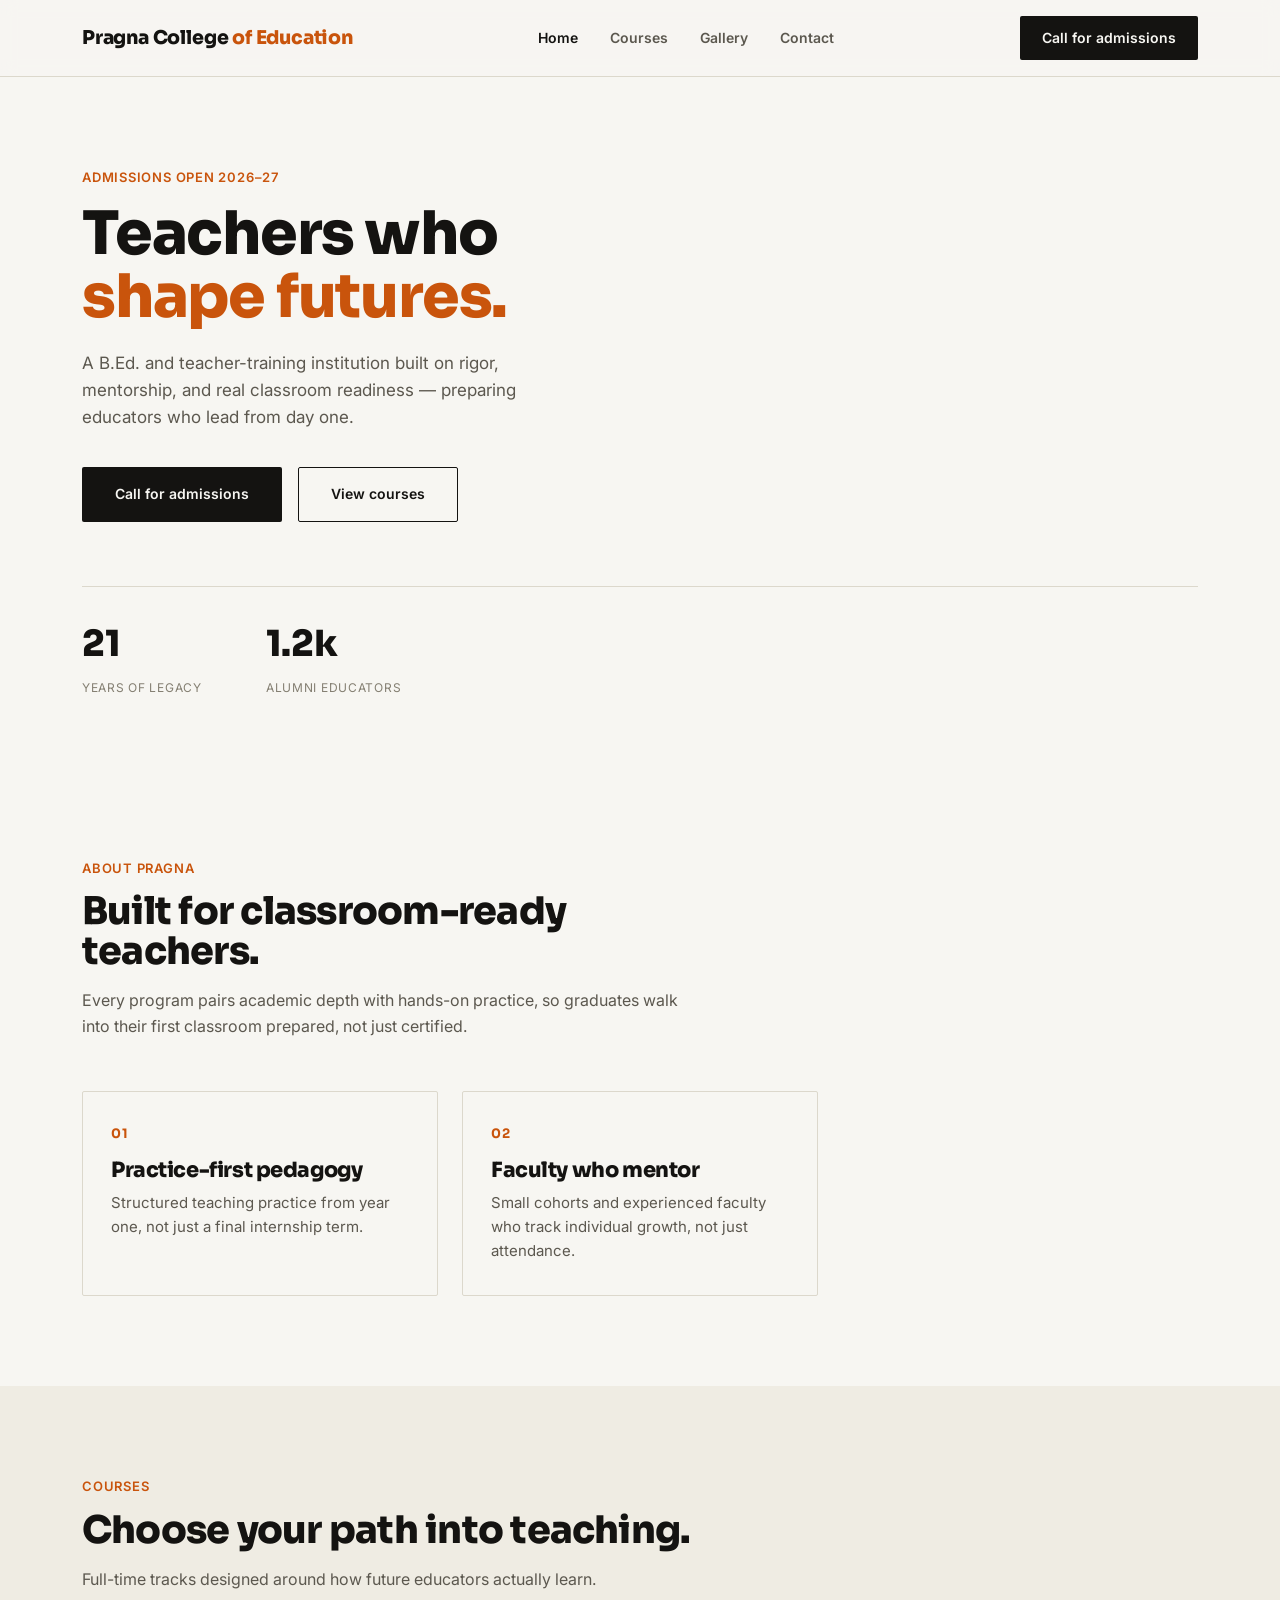
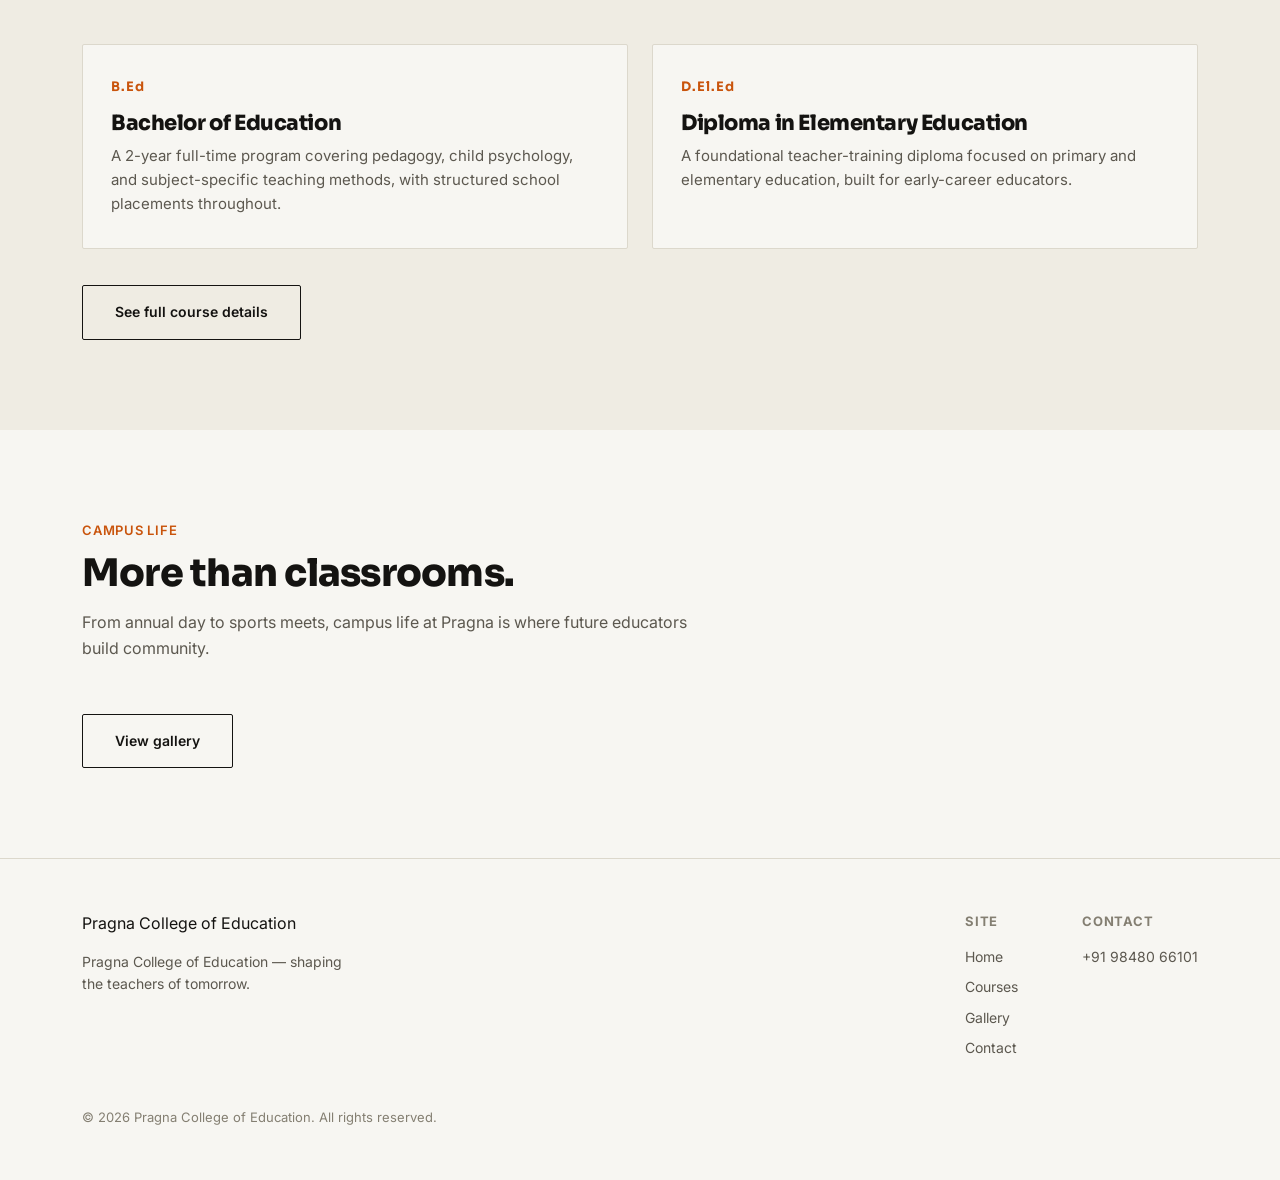
==== index.html @ 6e76a7f0 "Update index.html" ====
<!DOCTYPE html>
<html lang="en">
<head>
<meta charset="UTF-8">
<meta name="viewport" content="width=device-width, initial-scale=1.0">
<title>Pragna College of Education — Teachers who shape futures</title>
<meta name="description" content="Pragna College of Education offers B.Ed and teacher-training programs built on rigor, mentorship, and real classroom readiness.">
<link rel="stylesheet" href="style.css">
</head>
<body>

<nav class="nav">
  <div class="wrap">
    <a href="index.html" class="logo">Pragna College <span>of Education</span></a>
    <div class="nav-right">
      <a href="tel:+919848066101" class="cta">Call for admissions</a>
      <button class="nav-toggle" id="navToggle" aria-label="Toggle menu">&#9776;</button>
    </div>
    <div class="links" id="navLinks">
      <a href="index.html" class="page-link active">Home</a>
      <a href="courses.html" class="page-link">Courses</a>
      <a href="gallery.html" class="page-link">Gallery</a>
      <a href="contact.html" class="page-link">Contact</a>
    </div>
  </div>
</nav>

<header class="hero">
  <div class="wrap">
    <div class="marquee">PRAGNA · EST · EDUCATION</div>
    <div class="eyebrow">Admissions open 2026–27</div>
    <h1>Teachers who<br><span class="accent">shape futures.</span></h1>
    <p class="sub">A B.Ed. and teacher-training institution built on rigor, mentorship, and real classroom readiness — preparing educators who lead from day one.</p>
    <div class="actions">
      <a href="tel:+919848066101" class="btn btn-primary">Call for admissions</a>
      <a href="courses.html" class="btn btn-outline">View courses</a>
    </div>
    <div class="stat-row">
      <div class="stat"><div class="n">21</div><div class="t">Years of legacy</div></div>
      <div class="stat"><div class="n">1.2k</div><div class="t">Alumni educators</div></div>
    </div>
  </div>
</header>

<section class="block">
  <div class="wrap">
    <div class="section-head">
      <div class="eyebrow">About Pragna</div>
      <h2>Built for classroom-ready teachers.</h2>
      <p>Every program pairs academic depth with hands-on practice, so graduates walk into their first classroom prepared, not just certified.</p>
    </div>
    <div class="grid-3">
      <div class="card">
        <div class="num">01</div>
        <h3>Practice-first pedagogy</h3>
        <p>Structured teaching practice from year one, not just a final internship term.</p>
      </div>
      <div class="card">
        <div class="num">02</div>
        <h3>Faculty who mentor</h3>
        <p>Small cohorts and experienced faculty who track individual growth, not just attendance.</p>
      </div>
    </div>
  </div>
</section>

<section class="block alt">
  <div class="wrap">
    <div class="section-head">
      <div class="eyebrow">Courses</div>
      <h2>Choose your path into teaching.</h2>
      <p>Full-time tracks designed around how future educators actually learn.</p>
    </div>
    <div class="grid-2">
      <div class="card">
        <div class="num">B.Ed</div>
        <h3>Bachelor of Education</h3>
        <p>A 2-year full-time program covering pedagogy, child psychology, and subject-specific teaching methods, with structured school placements throughout.</p>
      </div>
      <div class="card">
        <div class="num">D.El.Ed</div>
        <h3>Diploma in Elementary Education</h3>
        <p>A foundational teacher-training diploma focused on primary and elementary education, built for early-career educators.</p>
      </div>
    </div>
    <a href="courses.html" class="btn btn-outline" style="margin-top:36px;">See full course details</a>
  </div>
</section>

<section class="block">
  <div class="wrap">
    <div class="section-head">
      <div class="eyebrow">Campus life</div>
      <h2>More than classrooms.</h2>
      <p>From annual day to sports meets, campus life at Pragna is where future educators build community.</p>
    </div>
    <a href="gallery.html" class="btn btn-outline">View gallery</a>
  </div>
</section>

<footer>
  <div class="wrap">
    <div>
      <a href="index.html" class="logo">Pragna College <span>of Education</span></a>
      <p style="margin-top:14px; color:var(--ink-soft); font-size:14px; max-width:260px;">Pragna College of Education — shaping the teachers of tomorrow.</p>
    </div>
    <div class="cols">
      <div>
        <h4>Site</h4>
        <a href="index.html" class="flink">Home</a>
        <a href="courses.html" class="flink">Courses</a>
        <a href="gallery.html" class="flink">Gallery</a>
        <a href="contact.html" class="flink">Contact</a>
      </div>
      <div>
        <h4>Contact</h4>
        <a href="tel:+919848066101" class="flink">+91 98480 66101</a>
      </div>
    </div>
  </div>
  <div class="wrap bottom">© 2026 Pragna College of Education. All rights reserved.</div>
</footer>

<script>
  document.getElementById('navToggle').addEventListener('click', function () {
    document.getElementById('navLinks').classList.toggle('open');
  });
</script>

</body>
</html>
---- style.css ----
@import url('https://fonts.googleapis.com/css2?family=Sora:wght@400;600;700;800&family=Inter:wght@400;500;600&display=swap');

:root {
  --cream: #f7f6f2;
  --cream-2: #efece3;
  --ink: #141311;
  --ink-soft: #5c584f;
  --ink-faint: #847f72;
  --line: #dcd8cc;
  --rust: #c9540c;
  --rust-dark: #9c4009;
  --max: 1180px;
}

* { margin: 0; padding: 0; box-sizing: border-box; }

html { scroll-behavior: smooth; }

body {
  font-family: 'Inter', sans-serif;
  background: var(--cream);
  color: var(--ink);
  line-height: 1.6;
  -webkit-font-smoothing: antialiased;
}

h1, h2, h3 {
  font-family: 'Sora', sans-serif;
  font-weight: 800;
  letter-spacing: -0.02em;
  line-height: 1.05;
}

a { color: inherit; text-decoration: none; }

.wrap { max-width: var(--max); margin: 0 auto; padding: 0 32px; }

/* ---------- Nav ---------- */
.nav {
  position: sticky;
  top: 0;
  z-index: 50;
  background: rgba(247, 246, 242, 0.9);
  backdrop-filter: blur(8px);
  border-bottom: 1px solid var(--line);
}
.nav .wrap { display: flex; align-items: center; justify-content: space-between; height: 76px; flex-wrap: wrap; }
.nav .logo { font-family: 'Sora', sans-serif; font-weight: 800; font-size: 19px; letter-spacing: -0.01em; order: 1; white-space: nowrap; }
.nav .logo span { color: var(--rust); }
.nav .links { display: flex; align-items: center; gap: 32px; order: 2; }
.nav .links a.page-link { font-size: 14px; font-weight: 600; color: var(--ink-soft); transition: color 0.15s; white-space: nowrap; }
.nav .links a.page-link:hover, .nav .links a.page-link.active { color: var(--ink); }
.nav-right { display: flex; align-items: center; gap: 12px; order: 3; }
.nav .cta {
  background: var(--ink); color: var(--cream); font-weight: 600; font-size: 14px;
  padding: 11px 22px; border-radius: 2px; transition: background 0.15s; white-space: nowrap;
}
.nav .cta:hover { background: var(--rust-dark); }
.nav-toggle {
  display: none; background: none; border: 1px solid var(--line); border-radius: 2px;
  font-size: 18px; line-height: 1; padding: 8px 11px; cursor: pointer; color: var(--ink);
}

/* ---------- Buttons ---------- */
.btn {
  display: inline-block;
  padding: 15px 32px;
  border-radius: 2px;
  font-weight: 600;
  font-size: 14px;
  border: 1px solid transparent;
  cursor: pointer;
}
.btn-primary { background: var(--ink); color: var(--cream); }
.btn-primary:hover { background: var(--rust-dark); }
.btn-outline { background: transparent; color: var(--ink); border-color: var(--ink); }
.btn-outline:hover { background: var(--ink); color: var(--cream); }

/* ---------- Eyebrow / labels ---------- */
.eyebrow {
  font-size: 13px; font-weight: 600; color: var(--rust);
  letter-spacing: 0.06em; text-transform: uppercase; margin-bottom: 14px;
}

/* ---------- Hero ---------- */
.hero { position: relative; padding: 90px 0 70px; overflow: hidden; }
.hero .marquee {
  position: absolute; right: 32px; top: 90px;
  writing-mode: vertical-rl; font-family: 'Sora', sans-serif;
  font-size: 12px; letter-spacing: 0.3em; color: var(--ink); opacity: 0.28;
  display: none;
}
.hero h1 { font-size: 60px; max-width: 700px; }
.hero h1 .accent { color: var(--rust); }
.hero p.sub { max-width: 500px; margin-top: 22px; color: var(--ink-soft); font-size: 17px; }
.hero .actions { display: flex; gap: 16px; margin-top: 36px; }

/* ---------- Stat row ---------- */
.stat-row {
  display: flex; gap: 64px; margin-top: 64px;
  border-top: 1px solid var(--line); padding-top: 28px;
}
.stat .n { font-family: 'Sora', sans-serif; font-size: 36px; font-weight: 800; }
.stat .t { font-size: 12px; color: var(--ink-faint); margin-top: 6px; text-transform: uppercase; letter-spacing: 0.06em; }

/* ---------- Sections ---------- */
section.block { padding: 90px 0; }
section.block.alt { background: var(--cream-2); }
.section-head { max-width: 620px; margin-bottom: 52px; }
.section-head h2 { font-size: 38px; }
.section-head p { margin-top: 16px; color: var(--ink-soft); font-size: 16px; }

/* ---------- Grid cards ---------- */
.grid-3 { display: grid; grid-template-columns: repeat(3, 1fr); gap: 24px; }
.grid-2 { display: grid; grid-template-columns: repeat(2, 1fr); gap: 24px; }
.card {
  background: var(--cream); border: 1px solid var(--line);
  padding: 32px 28px; border-radius: 2px;
}
.card .num { font-family: 'Sora', sans-serif; color: var(--rust); font-size: 13px; font-weight: 700; letter-spacing: 0.08em; }
.card h3 { font-size: 21px; margin-top: 14px; }
.card p { margin-top: 10px; color: var(--ink-soft); font-size: 15px; }

/* ---------- Footer ---------- */
footer { border-top: 1px solid var(--line); padding: 52px 0; }
footer .wrap { display: flex; justify-content: space-between; align-items: flex-start; flex-wrap: wrap; gap: 24px; }
footer .cols { display: flex; gap: 64px; }
footer h4 { font-size: 13px; font-weight: 700; text-transform: uppercase; letter-spacing: 0.06em; margin-bottom: 14px; color: var(--ink-faint); }
footer a.flink { display: block; font-size: 14px; color: var(--ink-soft); margin-bottom: 8px; }
footer a.flink:hover { color: var(--rust); }
footer .bottom { margin-top: 40px; font-size: 13px; color: var(--ink-faint); }

/* ---------- Form ---------- */
.form-wrap {
  background: var(--cream); border: 1px solid var(--line);
  padding: 40px; border-radius: 2px; max-width: 560px;
}
.form-row { display: grid; grid-template-columns: 1fr 1fr; gap: 18px; margin-bottom: 18px; }
.form-field { display: flex; flex-direction: column; gap: 8px; }
.form-field.full { grid-column: 1 / -1; }
.form-field label { font-size: 13px; font-weight: 600; color: var(--ink-soft); }
.form-field input, .form-field select, .form-field textarea {
  border: 1px solid var(--line); background: #fff; padding: 12px 14px;
  border-radius: 2px; font-family: 'Inter', sans-serif; font-size: 14px; color: var(--ink);
}
.form-field input:focus, .form-field select:focus, .form-field textarea:focus {
  outline: none; border-color: var(--rust);
}
.form-field textarea { resize: vertical; min-height: 90px; }
.form-note { font-size: 13px; color: var(--ink-faint); margin-top: 16px; }
.form-success {
  display: none; background: var(--cream-2); border: 1px solid var(--line);
  padding: 24px; border-radius: 2px; margin-top: 20px;
}
.form-success h4 { font-size: 16px; margin-bottom: 6px; }
.form-success p { font-size: 14px; color: var(--ink-soft); }

/* ---------- Gallery ---------- */
.gallery-grid {
  display: grid;
  grid-template-columns: repeat(3, 1fr);
  gap: 20px;
}
.gallery-item {
  aspect-ratio: 4 / 3;
  background: var(--cream-2);
  border: 1px solid var(--line);
  border-radius: 2px;
  display: flex;
  align-items: center;
  justify-content: center;
  flex-direction: column;
  gap: 10px;
  color: var(--ink-faint);
  text-align: center;
  padding: 20px;
}
.gallery-item .icon { font-size: 28px; }
.gallery-item .cap { font-size: 13px; font-weight: 600; letter-spacing: 0.02em; }

/* ---------- Contact ---------- */
.contact-grid {
  display: grid;
  grid-template-columns: 1fr 1fr;
  gap: 40px;
  align-items: start;
}
.phone-card {
  background: var(--ink);
  color: var(--cream);
  padding: 40px;
  border-radius: 2px;
}
.phone-card .eyebrow { color: #f0a878; }
.phone-card .num {
  font-family: 'Sora', sans-serif;
  font-size: 32px;
  font-weight: 800;
  margin-top: 10px;
  display: inline-block;
}
.phone-card .num:hover { color: #f0a878; }
.phone-card p { color: #c8c4b8; margin-top: 14px; font-size: 14px; }
.map-embed { border: 1px solid var(--line); border-radius: 2px; overflow: hidden; line-height: 0; }
.map-embed iframe { width: 100%; height: 380px; display: block; }
.address-block { margin-top: 24px; font-size: 14px; color: var(--ink-soft); }

/* ---------- Responsive ---------- */
@media (max-width: 860px) {
  .hero h1 { font-size: 40px; }
  .grid-3, .grid-2 { grid-template-columns: 1fr; }
  .stat-row { gap: 32px; flex-wrap: wrap; }
  .nav .wrap { height: auto; padding-top: 14px; padding-bottom: 14px; row-gap: 12px; }
  .nav .logo { font-size: 15px; }
  .nav-toggle { display: inline-block; order: 3; }
  .nav-right { order: 2; }
  .nav .links {
    display: none; order: 4; width: 100%;
    flex-direction: column; align-items: flex-start; gap: 16px;
    padding-top: 8px; border-top: 1px solid var(--line);
  }
  .nav .links.open { display: flex; }
  footer .cols { flex-wrap: wrap; gap: 32px; }
  .form-row { grid-template-columns: 1fr; }
  .gallery-grid { grid-template-columns: repeat(2, 1fr); }
  .contact-grid { grid-template-columns: 1fr; }
}
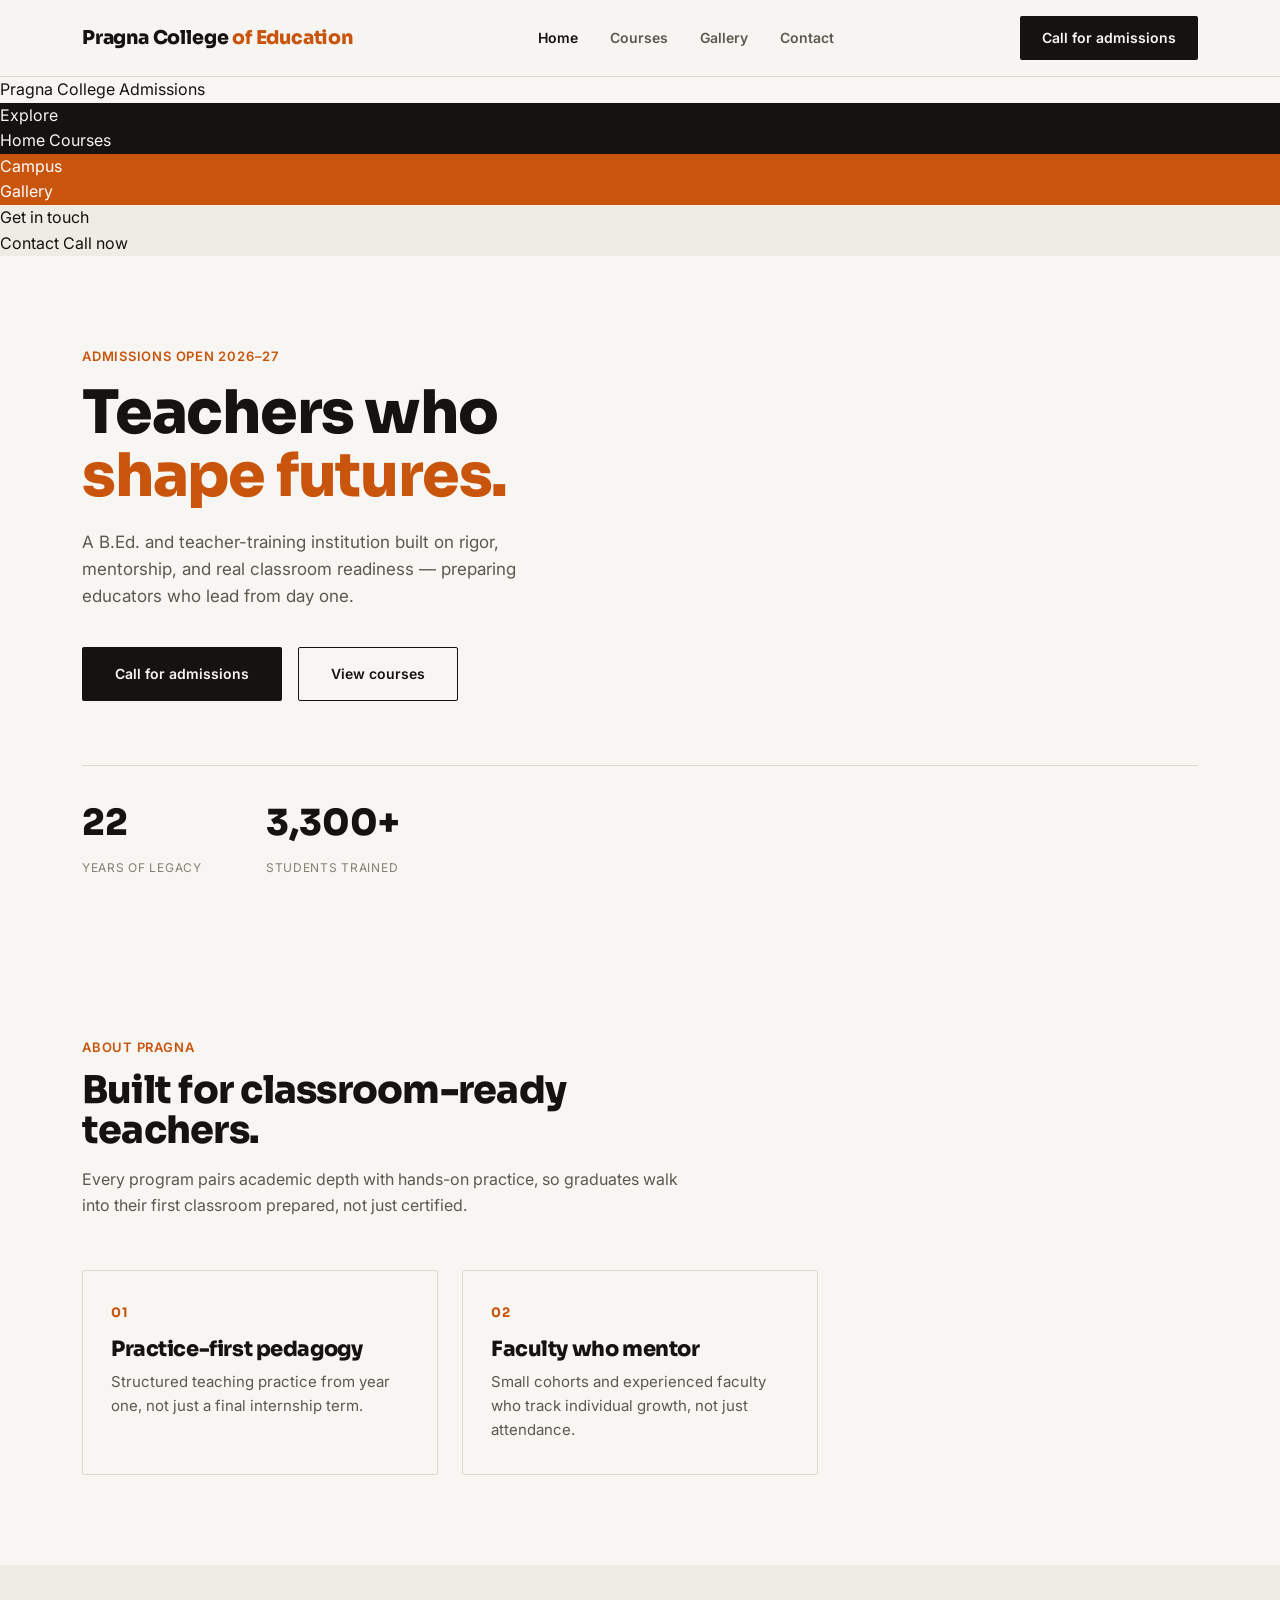
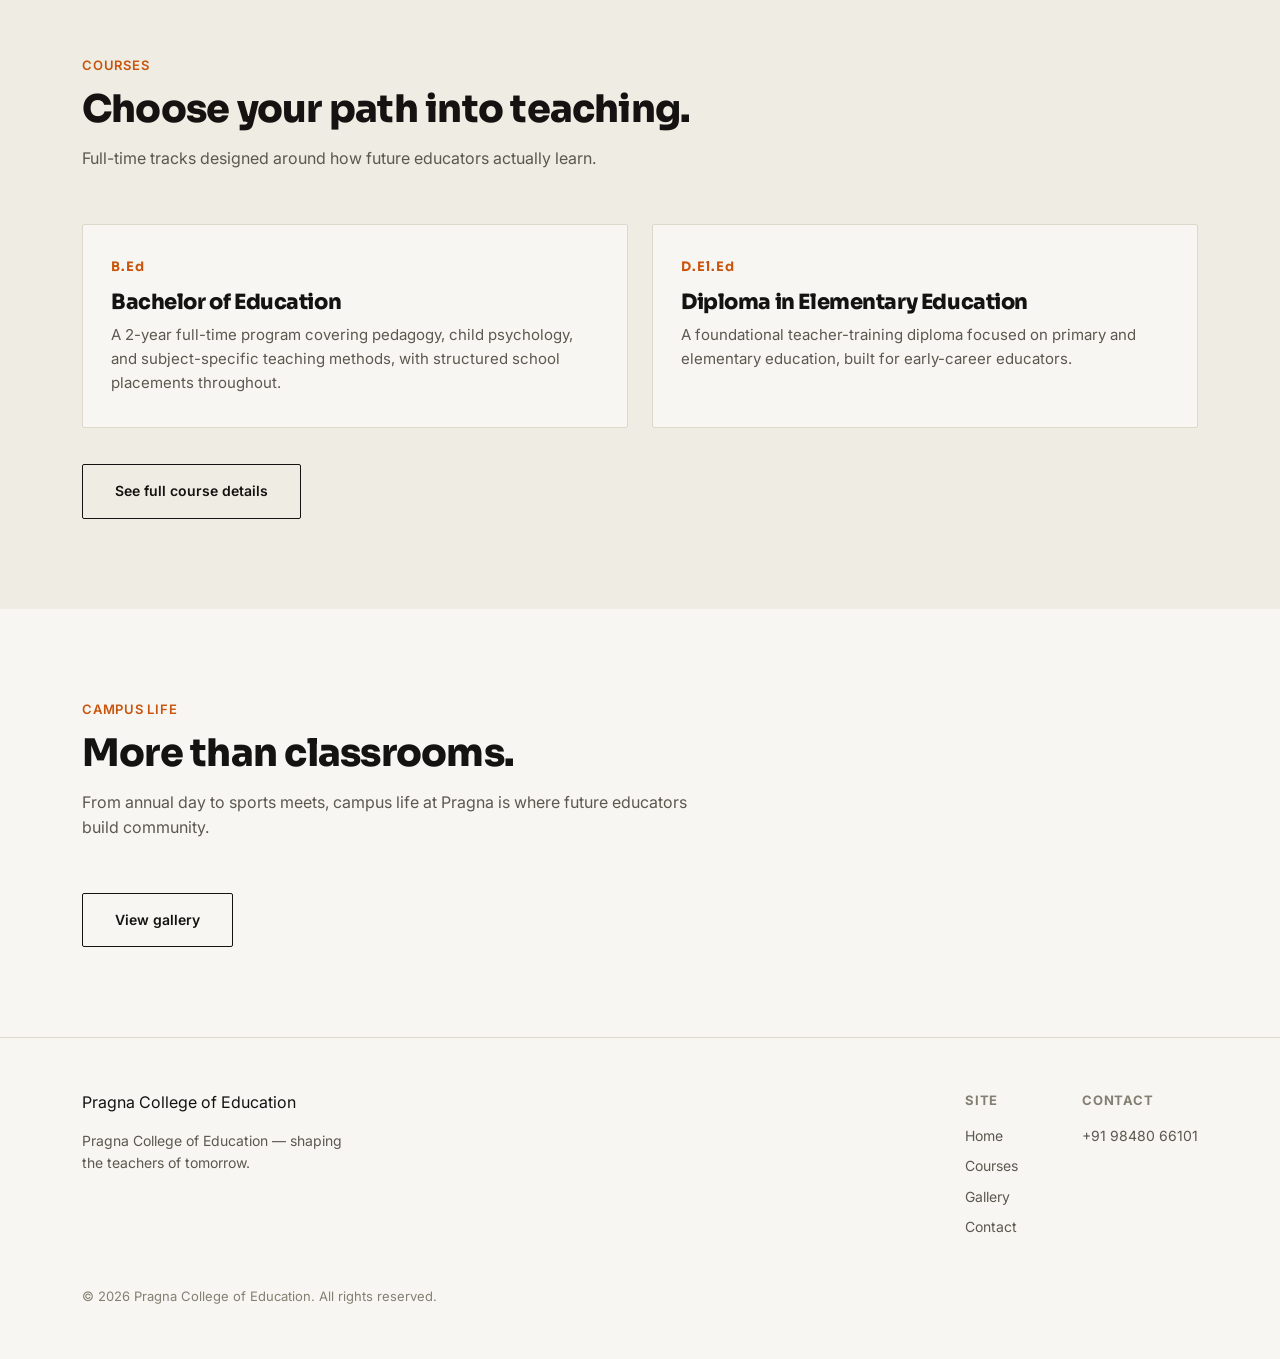
==== commit 6ce9d39c: "Update index.html" ====
--- a/index.html
+++ b/index.html
@@ -25,6 +25,32 @@
   </div>
 </nav>
 
+<nav class="mobile-card-nav" id="mobileCardNav">
+  <div class="mcn-bar">
+    <div class="mcn-hamburger" id="mcnToggle" role="button" aria-label="Toggle menu" aria-expanded="false" tabindex="0">
+      <span></span><span></span>
+    </div>
+    <a href="index.html" class="mcn-logo">Pragna <span>College</span></a>
+    <a href="tel:+919848066101" class="mcn-cta">Admissions</a>
+  </div>
+  <div class="mcn-content" id="mcnContent">
+    <div class="mcn-card" style="background:#141311;color:#f7f6f2;">
+      <div class="mcn-label">Explore</div>
+      <a href="index.html">Home</a>
+      <a href="courses.html">Courses</a>
+    </div>
+    <div class="mcn-card" style="background:#c9540c;color:#fff;">
+      <div class="mcn-label">Campus</div>
+      <a href="gallery.html">Gallery</a>
+    </div>
+    <div class="mcn-card" style="background:#efece3;color:#141311;">
+      <div class="mcn-label">Get in touch</div>
+      <a href="contact.html">Contact</a>
+      <a href="tel:+919848066101">Call now</a>
+    </div>
+  </div>
+</nav>
+
 <header class="hero">
   <div class="wrap">
     <div class="marquee">PRAGNA · EST · EDUCATION</div>
@@ -36,8 +62,8 @@
       <a href="courses.html" class="btn btn-outline">View courses</a>
     </div>
     <div class="stat-row">
-      <div class="stat"><div class="n">21</div><div class="t">Years of legacy</div></div>
-      <div class="stat"><div class="n">1.2k</div><div class="t">Alumni educators</div></div>
+      <div class="stat"><div class="n">22</div><div class="t">Years of legacy</div></div>
+      <div class="stat"><div class="n" id="studentCount" data-countup="3300">0</div><div class="t">Students trained</div></div>
     </div>
   </div>
 </header>
@@ -125,6 +151,41 @@
   document.getElementById('navToggle').addEventListener('click', function () {
     document.getElementById('navLinks').classList.toggle('open');
   });
+
+  const mcnToggle = document.getElementById('mcnToggle');
+  const mobileCardNav = document.getElementById('mobileCardNav');
+  if (mcnToggle && mobileCardNav) {
+    mcnToggle.addEventListener('click', () => {
+      const isOpen = mobileCardNav.classList.toggle('open');
+      mcnToggle.setAttribute('aria-expanded', isOpen);
+    });
+  }
+
+  const countEl = document.getElementById('studentCount');
+  if (countEl) {
+    const target = parseInt(countEl.dataset.countup, 10);
+    const duration = 1500;
+    let started = false;
+
+    const observer = new IntersectionObserver((entries) => {
+      entries.forEach(entry => {
+        if (entry.isIntersecting && !started) {
+          started = true;
+          const startTime = performance.now();
+          function tick(now) {
+            const progress = Math.min((now - startTime) / duration, 1);
+            const eased = 1 - Math.pow(1 - progress, 3);
+            countEl.textContent = Math.floor(eased * target).toLocaleString() + '+';
+            if (progress < 1) requestAnimationFrame(tick);
+          }
+          requestAnimationFrame(tick);
+          observer.disconnect();
+        }
+      });
+    }, { threshold: 0.4 });
+
+    observer.observe(countEl);
+  }
 </script>
 
 </body>
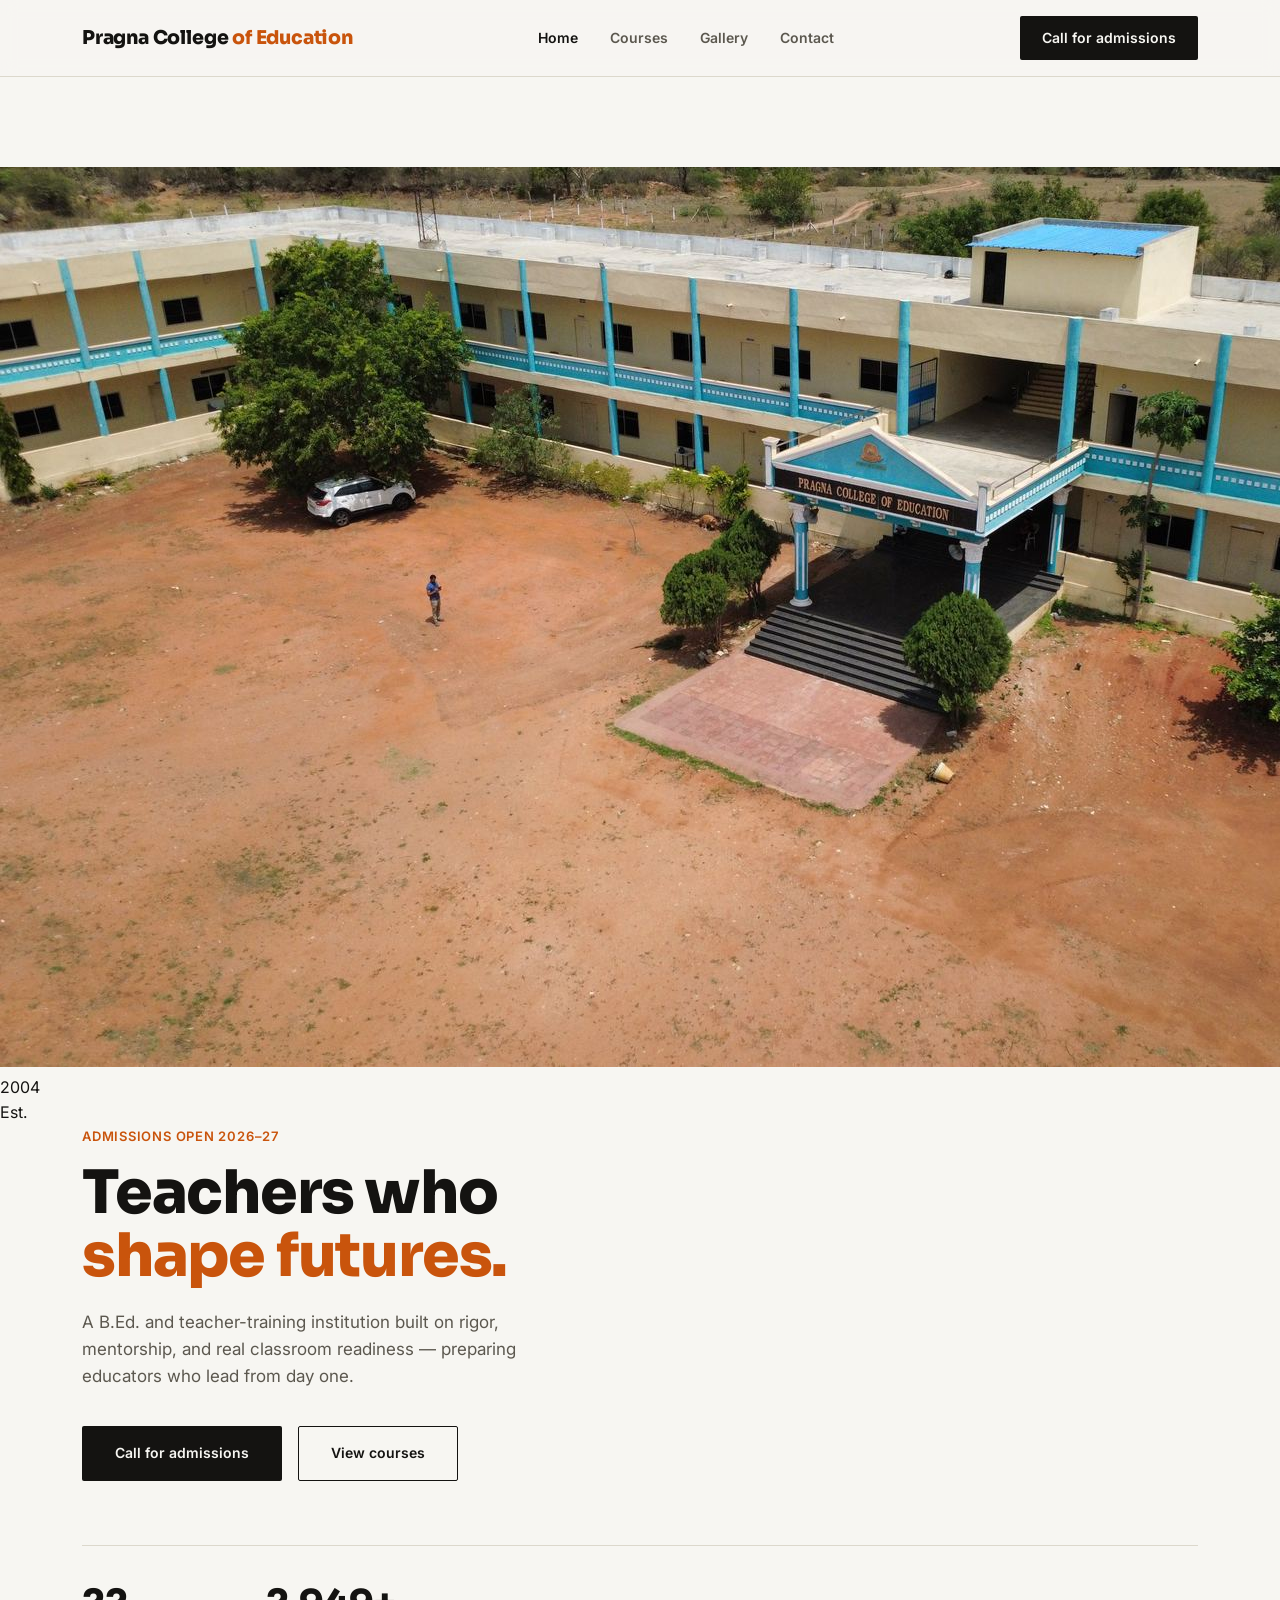
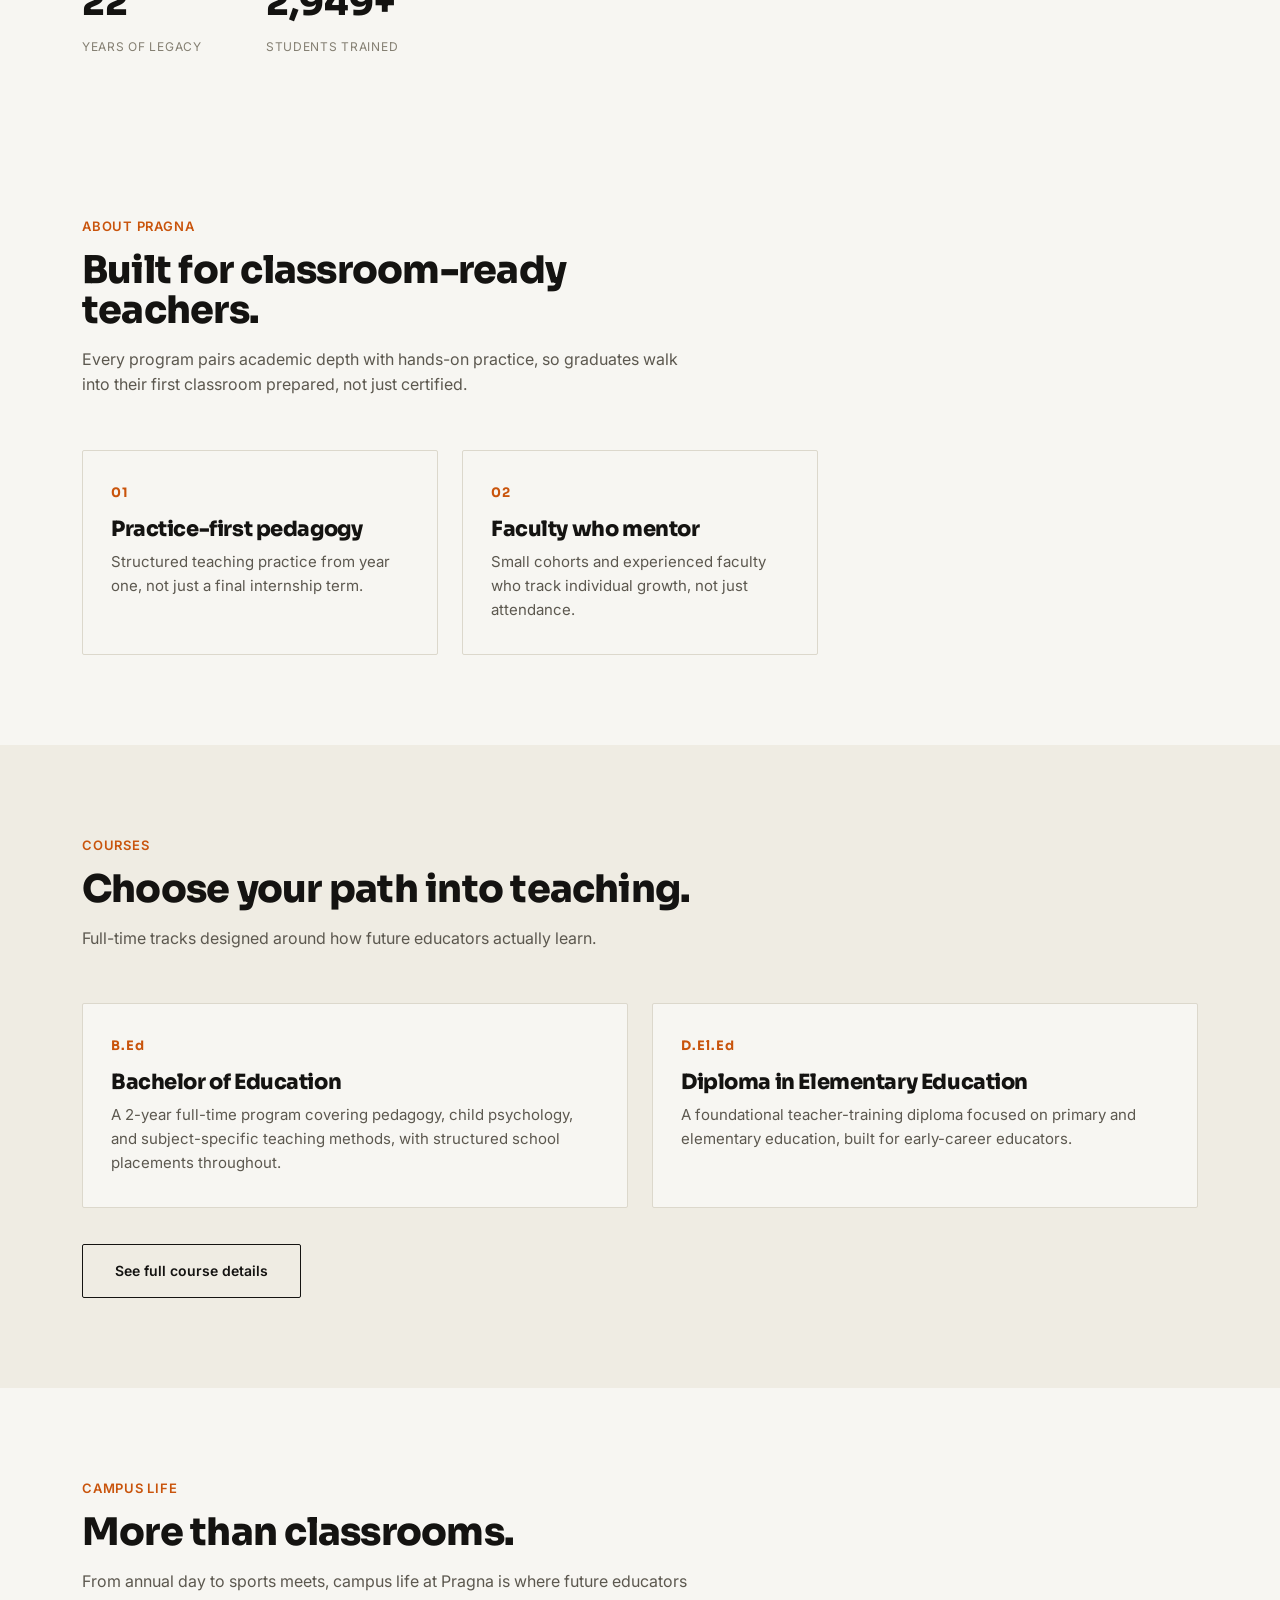
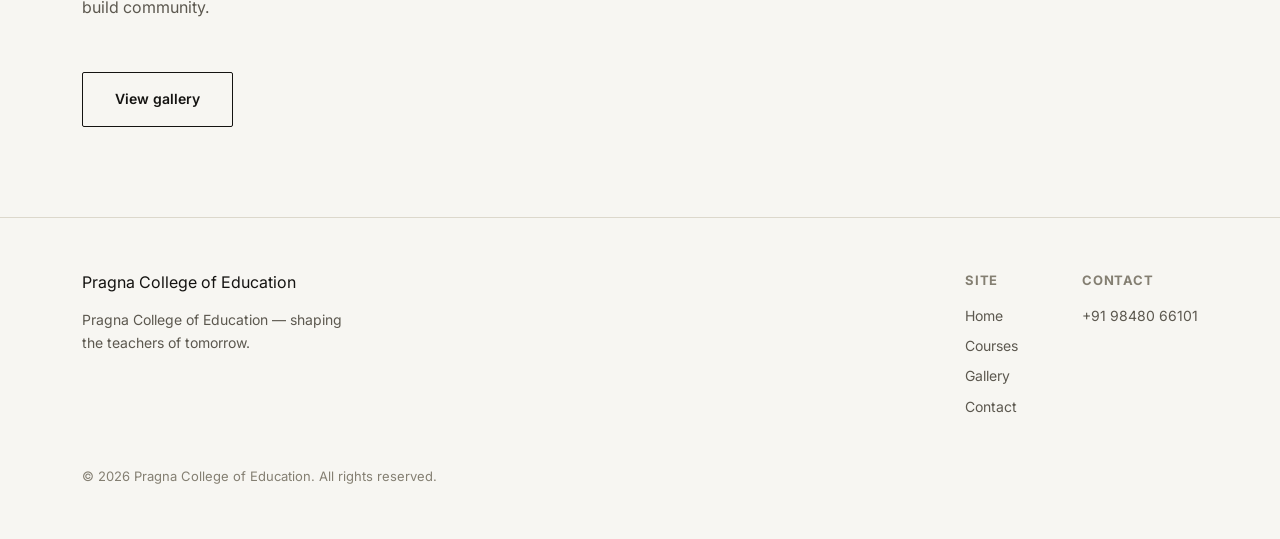
==== commit 8ee30804: "Refactor card styles and enhance hero section Updated styles and structure for various sections incl" ====
--- a/index.html
+++ b/index.html
@@ -34,16 +34,16 @@
     <a href="tel:+919848066101" class="mcn-cta">Admissions</a>
   </div>
   <div class="mcn-content" id="mcnContent">
-    <div class="mcn-card" style="background:#141311;color:#f7f6f2;">
+    <div class="mcn-card" style="background:#1E2A38;color:#FAF7F0;">
       <div class="mcn-label">Explore</div>
       <a href="index.html">Home</a>
       <a href="courses.html">Courses</a>
     </div>
-    <div class="mcn-card" style="background:#c9540c;color:#fff;">
+    <div class="mcn-card" style="background:#17847A;color:#fff;">
       <div class="mcn-label">Campus</div>
       <a href="gallery.html">Gallery</a>
     </div>
-    <div class="mcn-card" style="background:#efece3;color:#141311;">
+    <div class="mcn-card" style="background:#F1ECE1;color:#1E2A38;">
       <div class="mcn-label">Get in touch</div>
       <a href="contact.html">Contact</a>
       <a href="tel:+919848066101">Call now</a>
@@ -51,9 +51,16 @@
   </div>
 </nav>
 
-<header class="hero">
+<header class="hero photo-hero">
+  <div class="hero-image-wrap">
+    <img class="hero-image" src="campus-hero.jpg" alt="Pragna College of Education campus building">
+    <div class="seal">
+      <div class="seal-ring"></div>
+      <div class="seal-year">2004</div>
+      <div class="seal-label">Est.</div>
+    </div>
+  </div>
   <div class="wrap">
-    <div class="marquee">PRAGNA · EST · EDUCATION</div>
     <div class="eyebrow">Admissions open 2026–27</div>
     <h1>Teachers who<br><span class="accent">shape futures.</span></h1>
     <p class="sub">A B.Ed. and teacher-training institution built on rigor, mentorship, and real classroom readiness — preparing educators who lead from day one.</p>
--- a/style.css
+++ b/style.css
@@ -225,3 +225,73 @@
   .gallery-grid { grid-template-columns: repeat(2, 1fr); }
   .contact-grid { grid-template-columns: 1fr; }
 }
+/* Mobile card nav — hidden on desktop */
+.mobile-card-nav {
+  display: none;
+}
+
+@media (max-width: 860px) {
+  .nav { display: none; }
+
+  .mobile-card-nav {
+    display: block;
+    position: sticky;
+    top: 0;
+    z-index: 50;
+    background: var(--cream);
+    border-bottom: 1px solid var(--line);
+  }
+  .mcn-bar {
+    display: flex; align-items: center; justify-content: space-between;
+    height: 64px; padding: 0 20px;
+  }
+  .mcn-logo { font-family: 'Sora', sans-serif; font-weight: 800; font-size: 16px; }
+  .mcn-logo span { color: var(--rust); }
+  .mcn-cta {
+    background: var(--ink); color: var(--cream); font-size: 13px; font-weight: 600;
+    padding: 8px 14px; border-radius: 2px;
+  }
+  .mcn-hamburger {
+    display: flex; flex-direction: column; justify-content: center; gap: 5px;
+    width: 24px; height: 24px; cursor: pointer;
+  }
+  .mcn-hamburger span {
+    width: 100%; height: 2px; background: var(--ink);
+    transition: transform 0.25s ease, opacity 0.2s ease;
+  }
+  .mobile-card-nav.open .mcn-hamburger span:first-child { transform: translateY(3.5px) rotate(45deg); }
+  .mobile-card-nav.open .mcn-hamburger span:last-child { transform: translateY(-3.5px) rotate(-45deg); }
+
+  .mcn-content {
+    max-height: 0;
+    overflow: hidden;
+    display: flex;
+    flex-direction: column;
+    gap: 10px;
+    padding: 0 12px;
+    transition: max-height 0.35s ease, padding 0.35s ease;
+  }
+  .mobile-card-nav.open .mcn-content {
+    max-height: 400px;
+    padding: 0 12px 16px;
+  }
+  .mcn-card {
+    border-radius: 2px;
+    padding: 16px 18px;
+    display: flex;
+    flex-direction: column;
+    gap: 8px;
+    opacity: 0;
+    transform: translateY(10px);
+    transition: opacity 0.3s ease, transform 0.3s ease;
+  }
+  .mobile-card-nav.open .mcn-card {
+    opacity: 1;
+    transform: translateY(0);
+  }
+  .mobile-card-nav.open .mcn-card:nth-child(1) { transition-delay: 0.05s; }
+  .mobile-card-nav.open .mcn-card:nth-child(2) { transition-delay: 0.1s; }
+  .mobile-card-nav.open .mcn-card:nth-child(3) { transition-delay: 0.15s; }
+  .mcn-label { font-size: 11px; text-transform: uppercase; letter-spacing: 0.06em; opacity: 0.7; }
+  .mcn-card a { font-size: 16px; font-weight: 600; }
+}
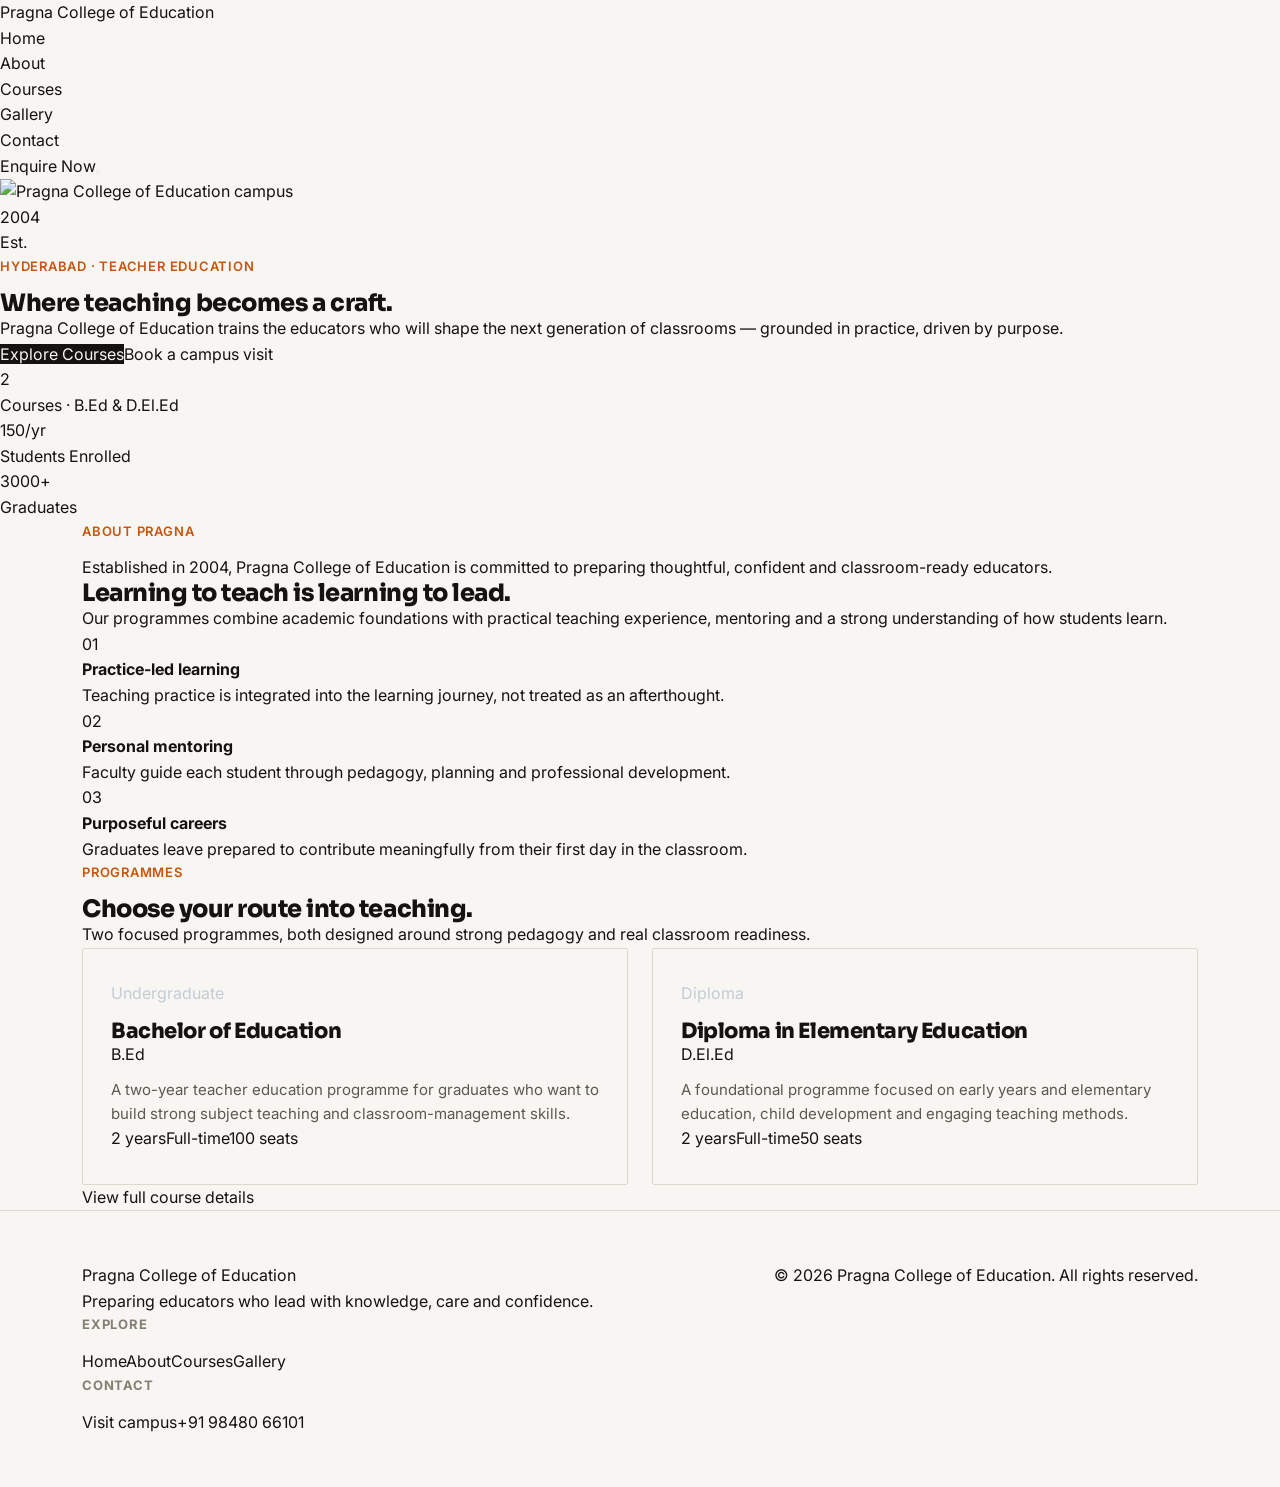
==== commit d4da2b14: "Update index.html" ====
--- a/index.html
+++ b/index.html
@@ -1,199 +1,7 @@
-<!DOCTYPE html>
-<html lang="en">
-<head>
-<meta charset="UTF-8">
-<meta name="viewport" content="width=device-width, initial-scale=1.0">
-<title>Pragna College of Education — Teachers who shape futures</title>
-<meta name="description" content="Pragna College of Education offers B.Ed and teacher-training programs built on rigor, mentorship, and real classroom readiness.">
-<link rel="stylesheet" href="style.css">
-</head>
-<body>
-
-<nav class="nav">
-  <div class="wrap">
-    <a href="index.html" class="logo">Pragna College <span>of Education</span></a>
-    <div class="nav-right">
-      <a href="tel:+919848066101" class="cta">Call for admissions</a>
-      <button class="nav-toggle" id="navToggle" aria-label="Toggle menu">&#9776;</button>
-    </div>
-    <div class="links" id="navLinks">
-      <a href="index.html" class="page-link active">Home</a>
-      <a href="courses.html" class="page-link">Courses</a>
-      <a href="gallery.html" class="page-link">Gallery</a>
-      <a href="contact.html" class="page-link">Contact</a>
-    </div>
-  </div>
-</nav>
-
-<nav class="mobile-card-nav" id="mobileCardNav">
-  <div class="mcn-bar">
-    <div class="mcn-hamburger" id="mcnToggle" role="button" aria-label="Toggle menu" aria-expanded="false" tabindex="0">
-      <span></span><span></span>
-    </div>
-    <a href="index.html" class="mcn-logo">Pragna <span>College</span></a>
-    <a href="tel:+919848066101" class="mcn-cta">Admissions</a>
-  </div>
-  <div class="mcn-content" id="mcnContent">
-    <div class="mcn-card" style="background:#1E2A38;color:#FAF7F0;">
-      <div class="mcn-label">Explore</div>
-      <a href="index.html">Home</a>
-      <a href="courses.html">Courses</a>
-    </div>
-    <div class="mcn-card" style="background:#17847A;color:#fff;">
-      <div class="mcn-label">Campus</div>
-      <a href="gallery.html">Gallery</a>
-    </div>
-    <div class="mcn-card" style="background:#F1ECE1;color:#1E2A38;">
-      <div class="mcn-label">Get in touch</div>
-      <a href="contact.html">Contact</a>
-      <a href="tel:+919848066101">Call now</a>
-    </div>
-  </div>
-</nav>
-
-<header class="hero photo-hero">
-  <div class="hero-image-wrap">
-    <img class="hero-image" src="campus-hero.jpg" alt="Pragna College of Education campus building">
-    <div class="seal">
-      <div class="seal-ring"></div>
-      <div class="seal-year">2004</div>
-      <div class="seal-label">Est.</div>
-    </div>
-  </div>
-  <div class="wrap">
-    <div class="eyebrow">Admissions open 2026–27</div>
-    <h1>Teachers who<br><span class="accent">shape futures.</span></h1>
-    <p class="sub">A B.Ed. and teacher-training institution built on rigor, mentorship, and real classroom readiness — preparing educators who lead from day one.</p>
-    <div class="actions">
-      <a href="tel:+919848066101" class="btn btn-primary">Call for admissions</a>
-      <a href="courses.html" class="btn btn-outline">View courses</a>
-    </div>
-    <div class="stat-row">
-      <div class="stat"><div class="n">22</div><div class="t">Years of legacy</div></div>
-      <div class="stat"><div class="n" id="studentCount" data-countup="3300">0</div><div class="t">Students trained</div></div>
-    </div>
-  </div>
-</header>
-
-<section class="block">
-  <div class="wrap">
-    <div class="section-head">
-      <div class="eyebrow">About Pragna</div>
-      <h2>Built for classroom-ready teachers.</h2>
-      <p>Every program pairs academic depth with hands-on practice, so graduates walk into their first classroom prepared, not just certified.</p>
-    </div>
-    <div class="grid-3">
-      <div class="card">
-        <div class="num">01</div>
-        <h3>Practice-first pedagogy</h3>
-        <p>Structured teaching practice from year one, not just a final internship term.</p>
-      </div>
-      <div class="card">
-        <div class="num">02</div>
-        <h3>Faculty who mentor</h3>
-        <p>Small cohorts and experienced faculty who track individual growth, not just attendance.</p>
-      </div>
-    </div>
-  </div>
-</section>
-
-<section class="block alt">
-  <div class="wrap">
-    <div class="section-head">
-      <div class="eyebrow">Courses</div>
-      <h2>Choose your path into teaching.</h2>
-      <p>Full-time tracks designed around how future educators actually learn.</p>
-    </div>
-    <div class="grid-2">
-      <div class="card">
-        <div class="num">B.Ed</div>
-        <h3>Bachelor of Education</h3>
-        <p>A 2-year full-time program covering pedagogy, child psychology, and subject-specific teaching methods, with structured school placements throughout.</p>
-      </div>
-      <div class="card">
-        <div class="num">D.El.Ed</div>
-        <h3>Diploma in Elementary Education</h3>
-        <p>A foundational teacher-training diploma focused on primary and elementary education, built for early-career educators.</p>
-      </div>
-    </div>
-    <a href="courses.html" class="btn btn-outline" style="margin-top:36px;">See full course details</a>
-  </div>
-</section>
-
-<section class="block">
-  <div class="wrap">
-    <div class="section-head">
-      <div class="eyebrow">Campus life</div>
-      <h2>More than classrooms.</h2>
-      <p>From annual day to sports meets, campus life at Pragna is where future educators build community.</p>
-    </div>
-    <a href="gallery.html" class="btn btn-outline">View gallery</a>
-  </div>
-</section>
-
-<footer>
-  <div class="wrap">
-    <div>
-      <a href="index.html" class="logo">Pragna College <span>of Education</span></a>
-      <p style="margin-top:14px; color:var(--ink-soft); font-size:14px; max-width:260px;">Pragna College of Education — shaping the teachers of tomorrow.</p>
-    </div>
-    <div class="cols">
-      <div>
-        <h4>Site</h4>
-        <a href="index.html" class="flink">Home</a>
-        <a href="courses.html" class="flink">Courses</a>
-        <a href="gallery.html" class="flink">Gallery</a>
-        <a href="contact.html" class="flink">Contact</a>
-      </div>
-      <div>
-        <h4>Contact</h4>
-        <a href="tel:+919848066101" class="flink">+91 98480 66101</a>
-      </div>
-    </div>
-  </div>
-  <div class="wrap bottom">© 2026 Pragna College of Education. All rights reserved.</div>
-</footer>
-
-<script>
-  document.getElementById('navToggle').addEventListener('click', function () {
-    document.getElementById('navLinks').classList.toggle('open');
-  });
-
-  const mcnToggle = document.getElementById('mcnToggle');
-  const mobileCardNav = document.getElementById('mobileCardNav');
-  if (mcnToggle && mobileCardNav) {
-    mcnToggle.addEventListener('click', () => {
-      const isOpen = mobileCardNav.classList.toggle('open');
-      mcnToggle.setAttribute('aria-expanded', isOpen);
-    });
-  }
-
-  const countEl = document.getElementById('studentCount');
-  if (countEl) {
-    const target = parseInt(countEl.dataset.countup, 10);
-    const duration = 1500;
-    let started = false;
-
-    const observer = new IntersectionObserver((entries) => {
-      entries.forEach(entry => {
-        if (entry.isIntersecting && !started) {
-          started = true;
-          const startTime = performance.now();
-          function tick(now) {
-            const progress = Math.min((now - startTime) / duration, 1);
-            const eased = 1 - Math.pow(1 - progress, 3);
-            countEl.textContent = Math.floor(eased * target).toLocaleString() + '+';
-            if (progress < 1) requestAnimationFrame(tick);
-          }
-          requestAnimationFrame(tick);
-          observer.disconnect();
-        }
-      });
-    }, { threshold: 0.4 });
-
-    observer.observe(countEl);
-  }
-</script>
-
-</body>
-</html>
+<!DOCTYPE html><html lang="en"><head><meta charset="UTF-8"><meta name="viewport" content="width=device-width,initial-scale=1.0"><title>Pragna College of Education</title><meta name="description" content="Pragna College of Education trains future educators through B.Ed and D.El.Ed programmes in Hyderabad."><link rel="stylesheet" href="style.css"></head><body>
+<nav class="navbar"><a class="brand" href="index.html"><span class="brand-mark"></span>Pragna College of Education</a><ul class="nav-links" id="navLinks"><li><a class="active" href="index.html">Home</a></li><li><a href="#about">About</a></li><li><a href="courses.html">Courses</a></li><li><a href="gallery.html">Gallery</a></li><li><a href="contact.html">Contact</a></li></ul><a class="nav-cta" href="tel:+919848066101">Enquire Now</a><button class="menu-toggle" aria-label="Toggle menu"><span></span><span></span><span></span></button></nav>
+<section class="home-hero"><div class="hero-image-wrap"><img class="hero-image" src="download.webp" alt="Pragna College of Education campus"><div class="seal"><div class="seal-ring"></div><div class="seal-year">2004</div><div class="seal-label">Est.</div></div></div><div class="hero-text"><div class="eyebrow">Hyderabad · Teacher Education</div><h1>Where teaching <span class="accent">becomes</span> a craft.</h1><p class="subcopy">Pragna College of Education trains the educators who will shape the next generation of classrooms — grounded in practice, driven by purpose.</p><div class="cta-row"><a href="courses.html" class="btn-primary">Explore Courses</a><a href="contact.html" class="btn-ghost">Book a campus visit</a></div><div class="stat-list"><div><div class="stat-num">2</div><div class="stat-label">Courses · B.Ed & D.El.Ed</div></div><div><div class="stat-num">150<span style="font-size:1rem">/yr</span></div><div class="stat-label">Students Enrolled</div></div><div><div class="stat-num">3000<span style="font-size:1rem">+</span></div><div class="stat-label">Graduates</div></div></div></div></section>
+<section class="section alt" id="about"><div class="wrap about-grid"><div><div class="eyebrow">About Pragna</div><p class="about-note">Established in 2004, Pragna College of Education is committed to preparing thoughtful, confident and classroom-ready educators.</p></div><div class="about-copy"><h2>Learning to teach is learning to lead.</h2><p>Our programmes combine academic foundations with practical teaching experience, mentoring and a strong understanding of how students learn.</p><div class="value-list"><div class="value-row"><div class="n">01</div><div><strong>Practice-led learning</strong><p>Teaching practice is integrated into the learning journey, not treated as an afterthought.</p></div></div><div class="value-row"><div class="n">02</div><div><strong>Personal mentoring</strong><p>Faculty guide each student through pedagogy, planning and professional development.</p></div></div><div class="value-row"><div class="n">03</div><div><strong>Purposeful careers</strong><p>Graduates leave prepared to contribute meaningfully from their first day in the classroom.</p></div></div></div></div></div></section>
+<section class="section"><div class="wrap"><div class="section-title"><div class="eyebrow">Programmes</div><h2>Choose your route into teaching.</h2><p>Two focused programmes, both designed around strong pedagogy and real classroom readiness.</p></div><div class="grid-2"><article class="card course-card"><div class="course-band"><div><div class="card-kicker" style="color:#c3ccd5">Undergraduate</div><h3>Bachelor of Education</h3></div><div class="abbr">B.Ed</div></div><div class="course-body"><p>A two-year teacher education programme for graduates who want to build strong subject teaching and classroom-management skills.</p><div class="meta"><span>2 years</span><span>Full-time</span><span>100 seats</span></div></div></article><article class="card course-card"><div class="course-band"><div><div class="card-kicker" style="color:#c3ccd5">Diploma</div><h3>Diploma in Elementary Education</h3></div><div class="abbr">D.El.Ed</div></div><div class="course-body"><p>A foundational programme focused on early years and elementary education, child development and engaging teaching methods.</p><div class="meta"><span>2 years</span><span>Full-time</span><span>50 seats</span></div></div></article></div><a class="btn-ghost" href="courses.html" style="margin-top:34px">View full course details</a></div></section>
+<footer><div class="wrap"><div class="footer-grid"><div class="footer-brand"><a class="brand" href="index.html"><span class="brand-mark"></span>Pragna College of Education</a><p>Preparing educators who lead with knowledge, care and confidence.</p></div><div><h4>Explore</h4><a href="index.html">Home</a><a href="#about">About</a><a href="courses.html">Courses</a><a href="gallery.html">Gallery</a></div><div><h4>Contact</h4><a href="contact.html">Visit campus</a><a href="tel:+919848066101">+91 98480 66101</a></div></div><div class="footer-bottom">© 2026 Pragna College of Education. All rights reserved.</div></div></footer>
+<script>const b=document.querySelector('.menu-toggle'),n=document.getElementById('navLinks');b?.addEventListener('click',()=>n.classList.toggle('open'));</script></body></html>
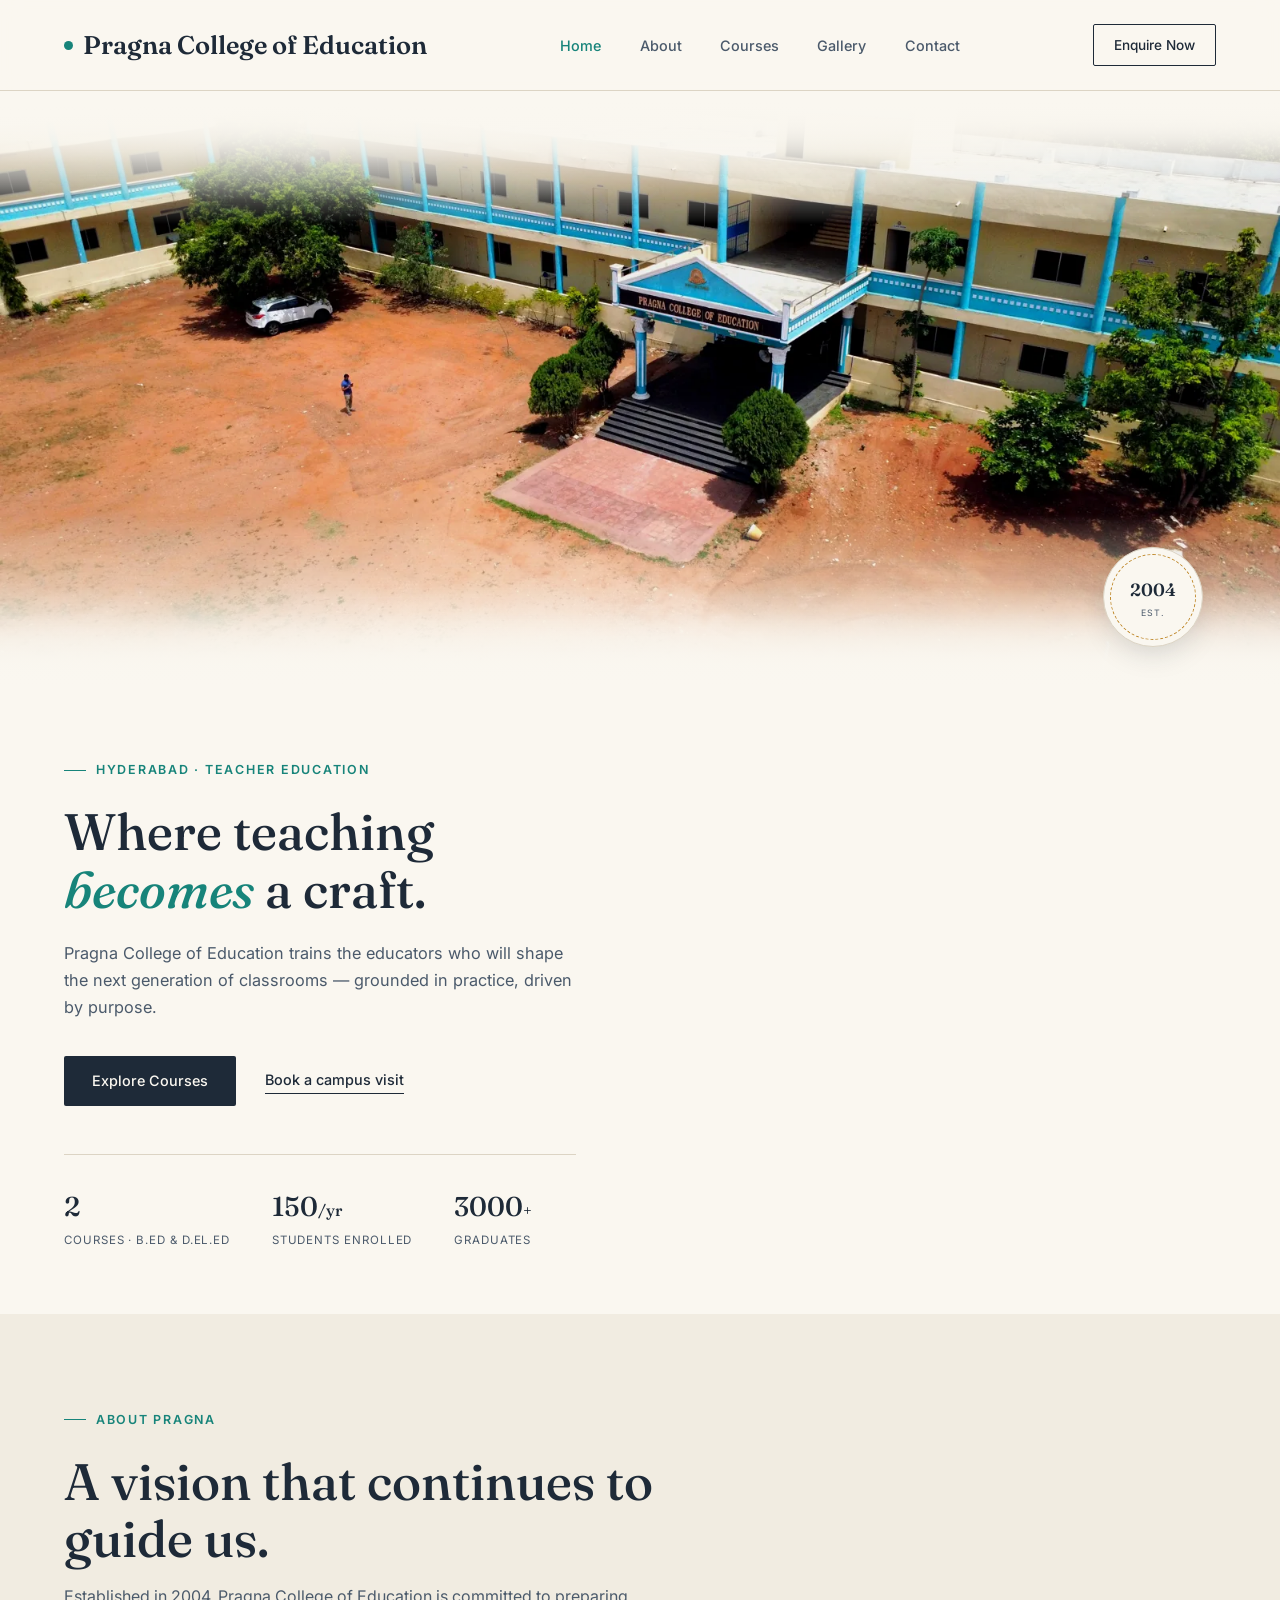
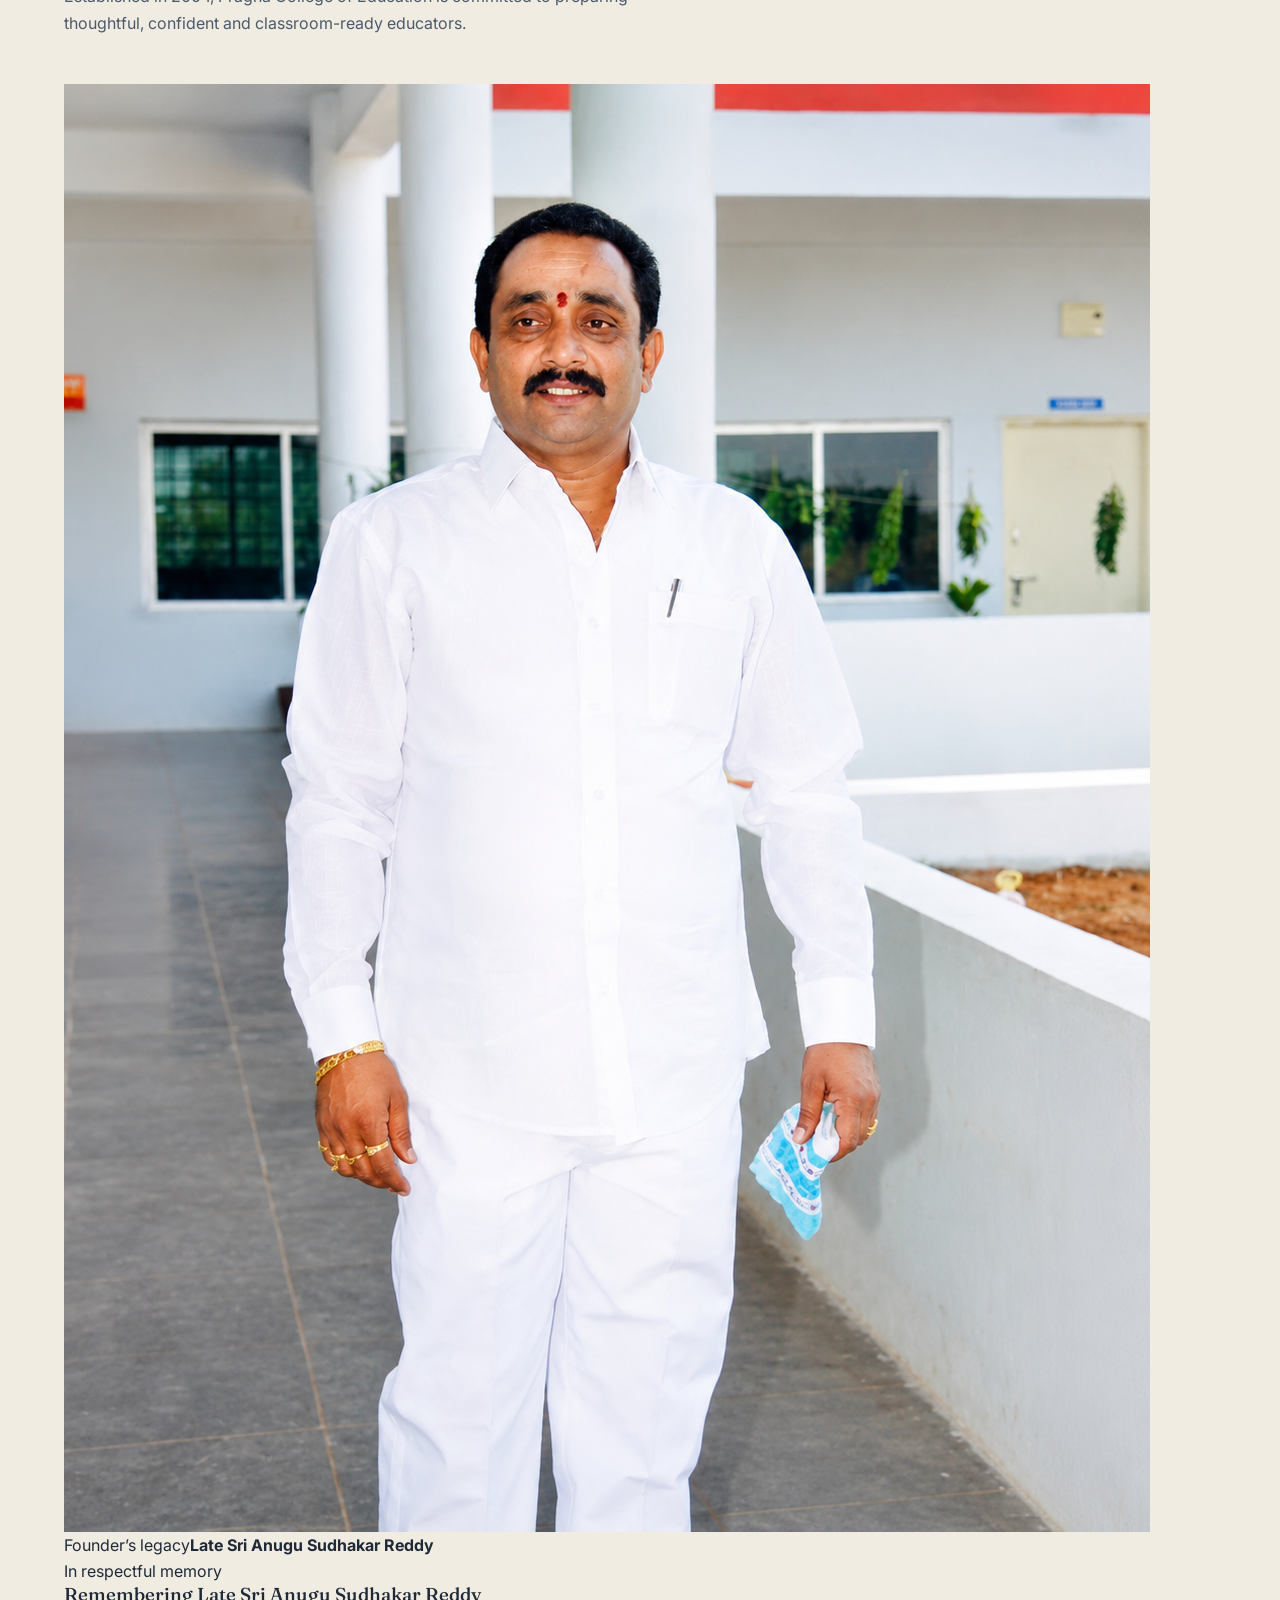
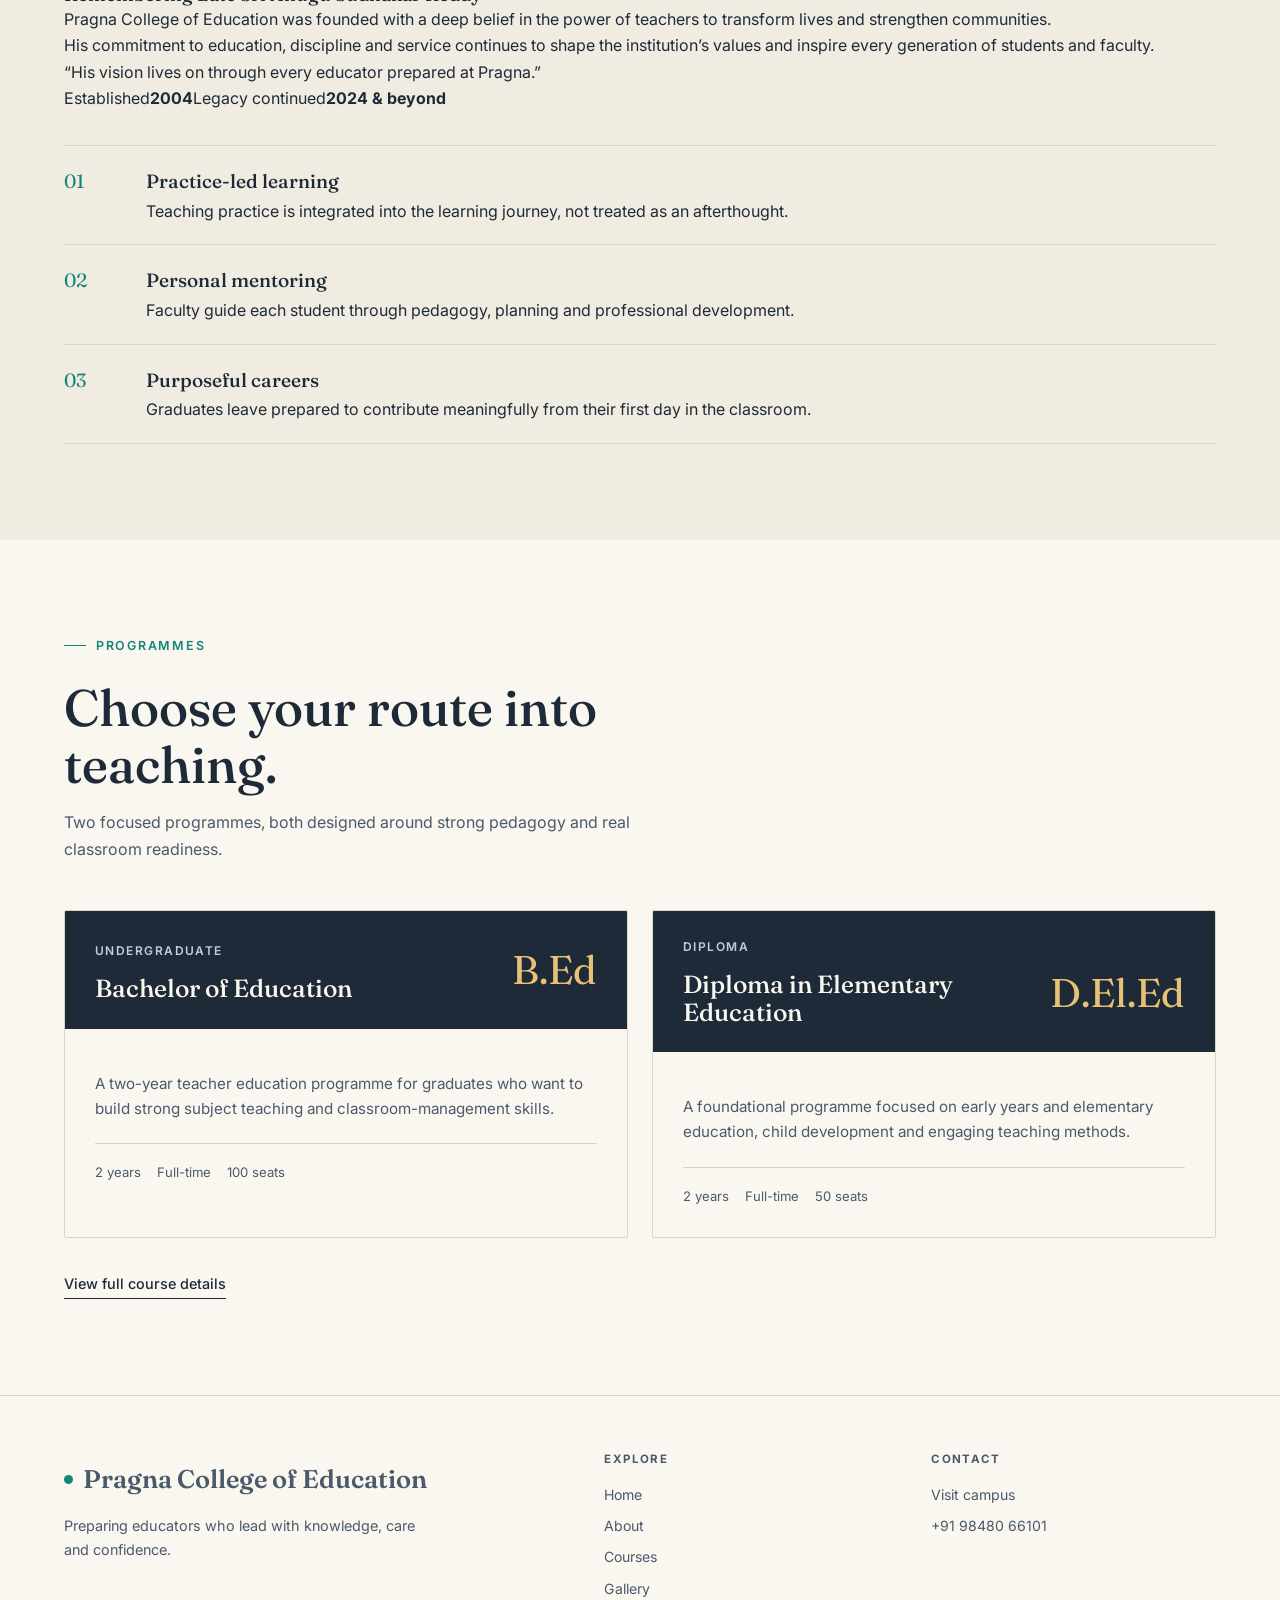
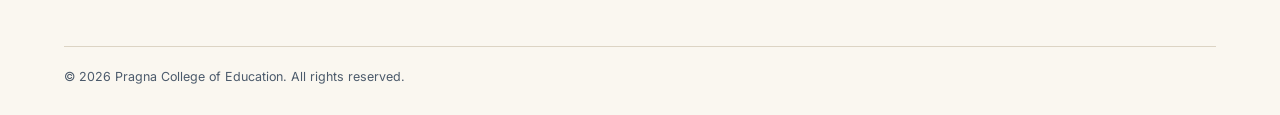
==== commit d5bb2c89: "Update index.html" ====
--- a/index.html
+++ b/index.html
@@ -1,7 +1,7 @@
 <!DOCTYPE html><html lang="en"><head><meta charset="UTF-8"><meta name="viewport" content="width=device-width,initial-scale=1.0"><title>Pragna College of Education</title><meta name="description" content="Pragna College of Education trains future educators through B.Ed and D.El.Ed programmes in Hyderabad."><link rel="stylesheet" href="style.css"></head><body>
 <nav class="navbar"><a class="brand" href="index.html"><span class="brand-mark"></span>Pragna College of Education</a><ul class="nav-links" id="navLinks"><li><a class="active" href="index.html">Home</a></li><li><a href="#about">About</a></li><li><a href="courses.html">Courses</a></li><li><a href="gallery.html">Gallery</a></li><li><a href="contact.html">Contact</a></li></ul><a class="nav-cta" href="tel:+919848066101">Enquire Now</a><button class="menu-toggle" aria-label="Toggle menu"><span></span><span></span><span></span></button></nav>
 <section class="home-hero"><div class="hero-image-wrap"><img class="hero-image" src="download.webp" alt="Pragna College of Education campus"><div class="seal"><div class="seal-ring"></div><div class="seal-year">2004</div><div class="seal-label">Est.</div></div></div><div class="hero-text"><div class="eyebrow">Hyderabad · Teacher Education</div><h1>Where teaching <span class="accent">becomes</span> a craft.</h1><p class="subcopy">Pragna College of Education trains the educators who will shape the next generation of classrooms — grounded in practice, driven by purpose.</p><div class="cta-row"><a href="courses.html" class="btn-primary">Explore Courses</a><a href="contact.html" class="btn-ghost">Book a campus visit</a></div><div class="stat-list"><div><div class="stat-num">2</div><div class="stat-label">Courses · B.Ed & D.El.Ed</div></div><div><div class="stat-num">150<span style="font-size:1rem">/yr</span></div><div class="stat-label">Students Enrolled</div></div><div><div class="stat-num">3000<span style="font-size:1rem">+</span></div><div class="stat-label">Graduates</div></div></div></div></section>
-<section class="section alt" id="about"><div class="wrap about-grid"><div><div class="eyebrow">About Pragna</div><p class="about-note">Established in 2004, Pragna College of Education is committed to preparing thoughtful, confident and classroom-ready educators.</p></div><div class="about-copy"><h2>Learning to teach is learning to lead.</h2><p>Our programmes combine academic foundations with practical teaching experience, mentoring and a strong understanding of how students learn.</p><div class="value-list"><div class="value-row"><div class="n">01</div><div><strong>Practice-led learning</strong><p>Teaching practice is integrated into the learning journey, not treated as an afterthought.</p></div></div><div class="value-row"><div class="n">02</div><div><strong>Personal mentoring</strong><p>Faculty guide each student through pedagogy, planning and professional development.</p></div></div><div class="value-row"><div class="n">03</div><div><strong>Purposeful careers</strong><p>Graduates leave prepared to contribute meaningfully from their first day in the classroom.</p></div></div></div></div></div></section>
+<section class="section alt" id="about"><div class="wrap"><div class="section-title"><div class="eyebrow">About Pragna</div><h2>A vision that continues to guide us.</h2><p>Established in 2004, Pragna College of Education is committed to preparing thoughtful, confident and classroom-ready educators.</p></div><div class="founder-grid"><figure class="founder-portrait"><img src="founder.png" alt="Late Sri Anugu Sudhakar Reddy, Founder of Pragna College of Education"><figcaption><span>Founder’s legacy</span><strong>Late Sri Anugu Sudhakar Reddy</strong></figcaption></figure><div class="founder-copy"><div class="founder-kicker">In respectful memory</div><h3>Remembering Late Sri Anugu Sudhakar Reddy</h3><p>Pragna College of Education was founded with a deep belief in the power of teachers to transform lives and strengthen communities.</p><p>His commitment to education, discipline and service continues to shape the institution’s values and inspire every generation of students and faculty.</p><blockquote>“His vision lives on through every educator prepared at Pragna.”</blockquote><div class="legacy-line"><span>Established</span><strong>2004</strong><span>Legacy continued</span><strong>2024 &amp; beyond</strong></div></div></div><div class="about-values"><div class="value-list"><div class="value-row"><div class="n">01</div><div><strong>Practice-led learning</strong><p>Teaching practice is integrated into the learning journey, not treated as an afterthought.</p></div></div><div class="value-row"><div class="n">02</div><div><strong>Personal mentoring</strong><p>Faculty guide each student through pedagogy, planning and professional development.</p></div></div><div class="value-row"><div class="n">03</div><div><strong>Purposeful careers</strong><p>Graduates leave prepared to contribute meaningfully from their first day in the classroom.</p></div></div></div></div></div></section>
 <section class="section"><div class="wrap"><div class="section-title"><div class="eyebrow">Programmes</div><h2>Choose your route into teaching.</h2><p>Two focused programmes, both designed around strong pedagogy and real classroom readiness.</p></div><div class="grid-2"><article class="card course-card"><div class="course-band"><div><div class="card-kicker" style="color:#c3ccd5">Undergraduate</div><h3>Bachelor of Education</h3></div><div class="abbr">B.Ed</div></div><div class="course-body"><p>A two-year teacher education programme for graduates who want to build strong subject teaching and classroom-management skills.</p><div class="meta"><span>2 years</span><span>Full-time</span><span>100 seats</span></div></div></article><article class="card course-card"><div class="course-band"><div><div class="card-kicker" style="color:#c3ccd5">Diploma</div><h3>Diploma in Elementary Education</h3></div><div class="abbr">D.El.Ed</div></div><div class="course-body"><p>A foundational programme focused on early years and elementary education, child development and engaging teaching methods.</p><div class="meta"><span>2 years</span><span>Full-time</span><span>50 seats</span></div></div></article></div><a class="btn-ghost" href="courses.html" style="margin-top:34px">View full course details</a></div></section>
 <footer><div class="wrap"><div class="footer-grid"><div class="footer-brand"><a class="brand" href="index.html"><span class="brand-mark"></span>Pragna College of Education</a><p>Preparing educators who lead with knowledge, care and confidence.</p></div><div><h4>Explore</h4><a href="index.html">Home</a><a href="#about">About</a><a href="courses.html">Courses</a><a href="gallery.html">Gallery</a></div><div><h4>Contact</h4><a href="contact.html">Visit campus</a><a href="tel:+919848066101">+91 98480 66101</a></div></div><div class="footer-bottom">© 2026 Pragna College of Education. All rights reserved.</div></div></footer>
 <script>const b=document.querySelector('.menu-toggle'),n=document.getElementById('navLinks');b?.addEventListener('click',()=>n.classList.toggle('open'));</script></body></html>
--- a/style.css
+++ b/style.css
@@ -1,297 +1,163 @@
-@import url('https://fonts.googleapis.com/css2?family=Sora:wght@400;600;700;800&family=Inter:wght@400;500;600&display=swap');
+@import url('https://fonts.googleapis.com/css2?family=Fraunces:opsz,wght@9..144,300;9..144,400;9..144,500;9..144,600&family=Inter:wght@400;500;600&display=swap');
 
-:root {
-  --cream: #f7f6f2;
-  --cream-2: #efece3;
-  --ink: #141311;
-  --ink-soft: #5c584f;
-  --ink-faint: #847f72;
-  --line: #dcd8cc;
-  --rust: #c9540c;
-  --rust-dark: #9c4009;
-  --max: 1180px;
+:root{
+  --paper:#FAF7F0;
+  --paper-2:#F1ECE1;
+  --ink:#1E2A38;
+  --ink-soft:#4B5A6B;
+  --teal:#17847A;
+  --teal-dark:#126259;
+  --gold:#C08A2E;
+  --line:#DCD4C4;
+  --white:#fffdf8;
+  --max:1180px;
 }
+*{margin:0;padding:0;box-sizing:border-box}
+html{scroll-behavior:smooth}
+body{background:var(--paper);color:var(--ink);font-family:'Inter',sans-serif;line-height:1.65;-webkit-font-smoothing:antialiased}
+a{color:inherit;text-decoration:none}
+img{max-width:100%;display:block}
+button,input,textarea,select{font:inherit}
+.wrap{width:min(var(--max),90vw);margin-inline:auto}
+.serif,h1,h2,h3{font-family:'Fraunces',serif;font-weight:500;line-height:1.12}
 
-* { margin: 0; padding: 0; box-sizing: border-box; }
+/* Navigation */
+.navbar{display:flex;align-items:center;justify-content:space-between;padding:24px 5vw;border-bottom:1px solid var(--line);background:rgba(250,247,240,.94);backdrop-filter:blur(10px);position:sticky;top:0;z-index:50}
+.brand{display:flex;align-items:center;gap:10px;font-family:'Fraunces',serif;font-weight:600;font-size:clamp(1.35rem,2vw,1.9rem);white-space:nowrap}
+.brand-mark{width:9px;height:9px;border-radius:50%;background:var(--teal);flex:0 0 auto}
+.nav-links{display:flex;gap:2.4rem;list-style:none;align-items:center}
+.nav-links a{color:var(--ink-soft);font-size:.9rem;font-weight:500;transition:color .25s ease}
+.nav-links a:hover,.nav-links a.active{color:var(--teal)}
+.nav-cta{border:1px solid var(--ink);padding:9px 20px;border-radius:2px;font-size:.85rem;font-weight:500;transition:.25s ease;white-space:nowrap}
+.nav-cta:hover{background:var(--ink);color:var(--paper)}
+.menu-toggle{display:none;background:none;border:0;width:32px;height:32px;cursor:pointer}
+.menu-toggle span{display:block;width:24px;height:2px;background:var(--ink);margin:5px auto}
 
-html { scroll-behavior: smooth; }
+/* Shared components */
+.eyebrow{display:flex;align-items:center;gap:10px;color:var(--teal);font-size:.78rem;font-weight:600;letter-spacing:.14em;text-transform:uppercase;margin-bottom:1.4rem}
+.eyebrow:before{content:'';width:22px;height:1px;background:var(--teal)}
+.btn-primary{display:inline-block;background:var(--ink);color:var(--paper);padding:13px 28px;border-radius:2px;font-weight:500;font-size:.9rem;transition:.25s ease}
+.btn-primary:hover{background:var(--teal)}
+.btn-ghost{display:inline-block;color:var(--ink);font-weight:500;font-size:.9rem;border-bottom:1px solid var(--ink);padding-bottom:2px}
+.section{padding:96px 0}
+.section.alt{background:var(--paper-2)}
+.section-title{max-width:680px;margin-bottom:48px}
+.section-title h2{font-size:clamp(2.15rem,4vw,3.7rem)}
+.section-title p{color:var(--ink-soft);margin-top:16px;max-width:600px}
+.grid-2{display:grid;grid-template-columns:repeat(2,minmax(0,1fr));gap:24px}
+.grid-3{display:grid;grid-template-columns:repeat(3,minmax(0,1fr));gap:24px}
+.card{background:var(--paper);border:1px solid var(--line);padding:32px;border-radius:2px;transition:transform .25s ease,box-shadow .25s ease}
+.card:hover{transform:translateY(-4px);box-shadow:0 18px 40px rgba(30,42,56,.08)}
+.card .card-kicker{color:var(--teal);font-size:.75rem;font-weight:600;letter-spacing:.12em;text-transform:uppercase}
+.card h3{font-size:1.55rem;margin-top:14px}
+.card p{color:var(--ink-soft);margin-top:12px;font-size:.95rem}
+.meta{display:flex;gap:16px;flex-wrap:wrap;margin-top:22px;padding-top:18px;border-top:1px solid var(--line);color:var(--ink-soft);font-size:.82rem}
 
-body {
-  font-family: 'Inter', sans-serif;
-  background: var(--cream);
-  color: var(--ink);
-  line-height: 1.6;
-  -webkit-font-smoothing: antialiased;
+/* Home hero */
+.home-hero{display:flex;flex-direction:column;gap:2.5rem;padding:0 0 5vw}
+.hero-image-wrap{position:relative;width:100%;overflow:hidden;background:var(--paper);opacity:0;transform:scale(1.02);animation:settleIn 1.4s cubic-bezier(.22,1,.36,1) forwards .1s}
+.hero-image-wrap:before,.hero-image-wrap:after{content:"";position:absolute;left:0;right:0;height:18%;z-index:2;pointer-events:none}
+.hero-image-wrap:before{top:0;background:linear-gradient(to bottom,var(--paper) 0%,rgba(250,247,240,.82) 28%,rgba(250,247,240,0) 100%)}
+.hero-image-wrap:after{bottom:0;background:linear-gradient(to top,var(--paper) 0%,rgba(250,247,240,.88) 30%,rgba(250,247,240,0) 100%)}
+.hero-image{width:100%;-webkit-mask-image:linear-gradient(to bottom,transparent 0%,#000 12%,#000 86%,transparent 100%);mask-image:linear-gradient(to bottom,transparent 0%,#000 12%,#000 86%,transparent 100%)}
+.seal{position:absolute;bottom:8%;right:6%;z-index:4;width:100px;height:100px;border-radius:50%;background:var(--paper);border:1px solid var(--line);display:flex;align-items:center;justify-content:center;flex-direction:column;box-shadow:0 12px 30px -8px rgba(30,42,56,.18)}
+.seal-ring{position:absolute;inset:6px;border-radius:50%;border:1px dashed var(--gold)}
+.seal-year{font-family:'Fraunces',serif;font-weight:600;font-size:1.1rem}
+.seal-label{font-size:.55rem;letter-spacing:.1em;text-transform:uppercase;color:var(--ink-soft);margin-top:2px}
+.hero-text{max-width:640px;margin-top:1.5rem;padding:0 5vw;animation:heroTextRise 1.8s cubic-bezier(.22,1,.36,1) both .35s}
+.hero-text h1{font-size:clamp(2.4rem,4vw,3.8rem);margin-bottom:1.4rem}
+.accent{font-style:italic;color:var(--teal)}
+.subcopy{color:var(--ink-soft);font-size:1.02rem;line-height:1.65;margin-bottom:2.2rem}
+.cta-row{display:flex;align-items:center;gap:1.8rem;margin-bottom:3rem}
+.stat-list{display:flex;gap:2.6rem;flex-wrap:wrap;padding-top:1.8rem;border-top:1px solid var(--line)}
+.stat-num{font-family:'Fraunces',serif;font-size:1.7rem;font-weight:500}
+.stat-label{font-size:.72rem;color:var(--ink-soft);text-transform:uppercase;letter-spacing:.08em;margin-top:2px}
+@keyframes settleIn{to{opacity:1;transform:scale(1)}}
+@keyframes heroTextRise{from{opacity:0;transform:translateY(48px)}to{opacity:1;transform:translateY(0)}}
+
+/* Inner page hero */
+.page-hero{padding:88px 0 72px;border-bottom:1px solid var(--line);overflow:hidden}
+.page-hero .inner{display:grid;grid-template-columns:1.15fr .85fr;gap:64px;align-items:end}
+.page-hero h1{font-size:clamp(3rem,6vw,6rem);letter-spacing:-.025em}
+.page-hero p{color:var(--ink-soft);font-size:1.04rem;max-width:520px;margin-top:20px}
+.page-hero-panel{background:var(--ink);color:var(--paper);min-height:260px;padding:34px;display:flex;flex-direction:column;justify-content:flex-end;position:relative;overflow:hidden}
+.page-hero-panel:before{content:'';position:absolute;width:220px;height:220px;border:1px solid rgba(255,255,255,.18);border-radius:50%;right:-60px;top:-70px}
+.page-hero-panel .panel-number{font-family:'Fraunces',serif;font-size:4rem;color:#E8C177;line-height:1}
+.page-hero-panel p{color:#c3ccd5;font-size:.9rem;margin-top:12px}
+
+/* About */
+.about-grid{display:grid;grid-template-columns:.85fr 1.15fr;gap:72px;align-items:start}
+.about-note{border-left:1px solid var(--gold);padding-left:24px;color:var(--ink-soft)}
+.about-copy h2{font-size:clamp(2.3rem,4vw,4rem)}
+.about-copy p{color:var(--ink-soft);margin-top:18px}
+.value-list{margin-top:34px;border-top:1px solid var(--line)}
+.value-row{display:grid;grid-template-columns:64px 1fr;gap:18px;padding:20px 0;border-bottom:1px solid var(--line)}
+.value-row .n{font-family:'Fraunces',serif;color:var(--teal);font-size:1.2rem}
+.value-row strong{font-family:'Fraunces',serif;font-size:1.2rem;font-weight:500}
+
+/* Courses */
+.course-card{padding:0;overflow:hidden}
+.course-band{background:var(--ink);color:var(--paper);padding:26px 30px;display:flex;justify-content:space-between;align-items:end}
+.course-band .abbr{font-family:'Fraunces',serif;font-size:2.5rem;color:#E8C177}
+.course-body{padding:30px}
+.course-facts{display:grid;grid-template-columns:repeat(3,1fr);gap:12px;margin-top:24px}
+.fact{background:var(--paper-2);padding:16px}
+.fact span{display:block;color:var(--ink-soft);font-size:.68rem;text-transform:uppercase;letter-spacing:.08em}
+.fact strong{display:block;margin-top:5px;font-size:.9rem}
+
+/* Gallery */
+.gallery-grid{display:grid;grid-template-columns:repeat(12,1fr);gap:18px}
+.gallery-item{min-height:260px;background:var(--paper-2);border:1px solid var(--line);position:relative;overflow:hidden;display:flex;align-items:flex-end;padding:22px}
+.gallery-item:nth-child(1),.gallery-item:nth-child(4){grid-column:span 7}
+.gallery-item:nth-child(2),.gallery-item:nth-child(3){grid-column:span 5}
+.gallery-item:nth-child(n+5){grid-column:span 4}
+.gallery-item:before{content:'Photo';position:absolute;inset:0;display:grid;place-items:center;color:var(--ink-soft);font-family:'Fraunces',serif;font-size:2rem;opacity:.28}
+.gallery-item .caption{position:relative;z-index:2;background:rgba(250,247,240,.92);padding:10px 14px;font-size:.82rem;font-weight:600}
+.gallery-item img{position:absolute;inset:0;width:100%;height:100%;object-fit:cover}
+
+/* Contact */
+.contact-layout{display:grid;grid-template-columns:.8fr 1.2fr;gap:48px;align-items:start}
+.contact-card{background:var(--ink);color:var(--paper);padding:38px}
+.contact-card a.phone{display:block;font-family:'Fraunces',serif;font-size:clamp(1.8rem,3vw,2.8rem);margin:18px 0;color:#E8C177}
+.contact-card p{color:#c3ccd5}
+.contact-detail{margin-top:28px;padding-top:22px;border-top:1px solid rgba(255,255,255,.16)}
+.contact-detail span{display:block;color:#9eabb7;font-size:.7rem;letter-spacing:.1em;text-transform:uppercase}
+.map-wrap{border:1px solid var(--line);min-height:480px;overflow:hidden;background:var(--paper-2)}
+.map-wrap iframe{width:100%;height:480px;border:0;display:block}
+
+/* Footer */
+footer{border-top:1px solid var(--line);padding:54px 0 28px}
+.footer-grid{display:grid;grid-template-columns:1.4fr .8fr .8fr;gap:42px}
+.footer-brand p{color:var(--ink-soft);max-width:360px;margin-top:14px;font-size:.9rem}
+footer h4{font-size:.72rem;text-transform:uppercase;letter-spacing:.12em;color:var(--ink-soft);margin-bottom:14px}
+footer a{display:block;color:var(--ink-soft);font-size:.88rem;margin:8px 0}
+footer a:hover{color:var(--teal)}
+.footer-bottom{border-top:1px solid var(--line);margin-top:38px;padding-top:20px;color:var(--ink-soft);font-size:.78rem}
+
+@media(max-width:900px){
+  .navbar{padding:18px 5vw;gap:14px;flex-wrap:wrap}
+  .menu-toggle{display:block;order:3}
+  .nav-cta{margin-left:auto}
+  .nav-links{display:none;order:4;width:100%;flex-direction:column;align-items:flex-start;gap:14px;padding:16px 0 4px;border-top:1px solid var(--line)}
+  .nav-links.open{display:flex}
+  .seal{width:82px;height:82px;right:16px;bottom:20px}
+  .hero-text{margin-top:1rem}
+  .cta-row{flex-wrap:wrap}
+  .page-hero .inner,.about-grid,.contact-layout{grid-template-columns:1fr}
+  .page-hero-panel{min-height:210px}
+  .grid-2,.grid-3{grid-template-columns:1fr}
+  .course-facts{grid-template-columns:1fr}
+  .gallery-item,.gallery-item:nth-child(n){grid-column:span 12;min-height:240px}
+  .footer-grid{grid-template-columns:1fr 1fr}
+  .footer-brand{grid-column:1/-1}
 }
-
-h1, h2, h3 {
-  font-family: 'Sora', sans-serif;
-  font-weight: 800;
-  letter-spacing: -0.02em;
-  line-height: 1.05;
+@media(max-width:560px){
+  .brand{font-size:1.2rem}
+  .nav-cta{display:none}
+  .section{padding:72px 0}
+  .page-hero{padding:64px 0 52px}
+  .stat-list{gap:1.5rem}
+  .footer-grid{grid-template-columns:1fr}
+  .footer-brand{grid-column:auto}
 }
-
-a { color: inherit; text-decoration: none; }
-
-.wrap { max-width: var(--max); margin: 0 auto; padding: 0 32px; }
-
-/* ---------- Nav ---------- */
-.nav {
-  position: sticky;
-  top: 0;
-  z-index: 50;
-  background: rgba(247, 246, 242, 0.9);
-  backdrop-filter: blur(8px);
-  border-bottom: 1px solid var(--line);
-}
-.nav .wrap { display: flex; align-items: center; justify-content: space-between; height: 76px; flex-wrap: wrap; }
-.nav .logo { font-family: 'Sora', sans-serif; font-weight: 800; font-size: 19px; letter-spacing: -0.01em; order: 1; white-space: nowrap; }
-.nav .logo span { color: var(--rust); }
-.nav .links { display: flex; align-items: center; gap: 32px; order: 2; }
-.nav .links a.page-link { font-size: 14px; font-weight: 600; color: var(--ink-soft); transition: color 0.15s; white-space: nowrap; }
-.nav .links a.page-link:hover, .nav .links a.page-link.active { color: var(--ink); }
-.nav-right { display: flex; align-items: center; gap: 12px; order: 3; }
-.nav .cta {
-  background: var(--ink); color: var(--cream); font-weight: 600; font-size: 14px;
-  padding: 11px 22px; border-radius: 2px; transition: background 0.15s; white-space: nowrap;
-}
-.nav .cta:hover { background: var(--rust-dark); }
-.nav-toggle {
-  display: none; background: none; border: 1px solid var(--line); border-radius: 2px;
-  font-size: 18px; line-height: 1; padding: 8px 11px; cursor: pointer; color: var(--ink);
-}
-
-/* ---------- Buttons ---------- */
-.btn {
-  display: inline-block;
-  padding: 15px 32px;
-  border-radius: 2px;
-  font-weight: 600;
-  font-size: 14px;
-  border: 1px solid transparent;
-  cursor: pointer;
-}
-.btn-primary { background: var(--ink); color: var(--cream); }
-.btn-primary:hover { background: var(--rust-dark); }
-.btn-outline { background: transparent; color: var(--ink); border-color: var(--ink); }
-.btn-outline:hover { background: var(--ink); color: var(--cream); }
-
-/* ---------- Eyebrow / labels ---------- */
-.eyebrow {
-  font-size: 13px; font-weight: 600; color: var(--rust);
-  letter-spacing: 0.06em; text-transform: uppercase; margin-bottom: 14px;
-}
-
-/* ---------- Hero ---------- */
-.hero { position: relative; padding: 90px 0 70px; overflow: hidden; }
-.hero .marquee {
-  position: absolute; right: 32px; top: 90px;
-  writing-mode: vertical-rl; font-family: 'Sora', sans-serif;
-  font-size: 12px; letter-spacing: 0.3em; color: var(--ink); opacity: 0.28;
-  display: none;
-}
-.hero h1 { font-size: 60px; max-width: 700px; }
-.hero h1 .accent { color: var(--rust); }
-.hero p.sub { max-width: 500px; margin-top: 22px; color: var(--ink-soft); font-size: 17px; }
-.hero .actions { display: flex; gap: 16px; margin-top: 36px; }
-
-/* ---------- Stat row ---------- */
-.stat-row {
-  display: flex; gap: 64px; margin-top: 64px;
-  border-top: 1px solid var(--line); padding-top: 28px;
-}
-.stat .n { font-family: 'Sora', sans-serif; font-size: 36px; font-weight: 800; }
-.stat .t { font-size: 12px; color: var(--ink-faint); margin-top: 6px; text-transform: uppercase; letter-spacing: 0.06em; }
-
-/* ---------- Sections ---------- */
-section.block { padding: 90px 0; }
-section.block.alt { background: var(--cream-2); }
-.section-head { max-width: 620px; margin-bottom: 52px; }
-.section-head h2 { font-size: 38px; }
-.section-head p { margin-top: 16px; color: var(--ink-soft); font-size: 16px; }
-
-/* ---------- Grid cards ---------- */
-.grid-3 { display: grid; grid-template-columns: repeat(3, 1fr); gap: 24px; }
-.grid-2 { display: grid; grid-template-columns: repeat(2, 1fr); gap: 24px; }
-.card {
-  background: var(--cream); border: 1px solid var(--line);
-  padding: 32px 28px; border-radius: 2px;
-}
-.card .num { font-family: 'Sora', sans-serif; color: var(--rust); font-size: 13px; font-weight: 700; letter-spacing: 0.08em; }
-.card h3 { font-size: 21px; margin-top: 14px; }
-.card p { margin-top: 10px; color: var(--ink-soft); font-size: 15px; }
-
-/* ---------- Footer ---------- */
-footer { border-top: 1px solid var(--line); padding: 52px 0; }
-footer .wrap { display: flex; justify-content: space-between; align-items: flex-start; flex-wrap: wrap; gap: 24px; }
-footer .cols { display: flex; gap: 64px; }
-footer h4 { font-size: 13px; font-weight: 700; text-transform: uppercase; letter-spacing: 0.06em; margin-bottom: 14px; color: var(--ink-faint); }
-footer a.flink { display: block; font-size: 14px; color: var(--ink-soft); margin-bottom: 8px; }
-footer a.flink:hover { color: var(--rust); }
-footer .bottom { margin-top: 40px; font-size: 13px; color: var(--ink-faint); }
-
-/* ---------- Form ---------- */
-.form-wrap {
-  background: var(--cream); border: 1px solid var(--line);
-  padding: 40px; border-radius: 2px; max-width: 560px;
-}
-.form-row { display: grid; grid-template-columns: 1fr 1fr; gap: 18px; margin-bottom: 18px; }
-.form-field { display: flex; flex-direction: column; gap: 8px; }
-.form-field.full { grid-column: 1 / -1; }
-.form-field label { font-size: 13px; font-weight: 600; color: var(--ink-soft); }
-.form-field input, .form-field select, .form-field textarea {
-  border: 1px solid var(--line); background: #fff; padding: 12px 14px;
-  border-radius: 2px; font-family: 'Inter', sans-serif; font-size: 14px; color: var(--ink);
-}
-.form-field input:focus, .form-field select:focus, .form-field textarea:focus {
-  outline: none; border-color: var(--rust);
-}
-.form-field textarea { resize: vertical; min-height: 90px; }
-.form-note { font-size: 13px; color: var(--ink-faint); margin-top: 16px; }
-.form-success {
-  display: none; background: var(--cream-2); border: 1px solid var(--line);
-  padding: 24px; border-radius: 2px; margin-top: 20px;
-}
-.form-success h4 { font-size: 16px; margin-bottom: 6px; }
-.form-success p { font-size: 14px; color: var(--ink-soft); }
-
-/* ---------- Gallery ---------- */
-.gallery-grid {
-  display: grid;
-  grid-template-columns: repeat(3, 1fr);
-  gap: 20px;
-}
-.gallery-item {
-  aspect-ratio: 4 / 3;
-  background: var(--cream-2);
-  border: 1px solid var(--line);
-  border-radius: 2px;
-  display: flex;
-  align-items: center;
-  justify-content: center;
-  flex-direction: column;
-  gap: 10px;
-  color: var(--ink-faint);
-  text-align: center;
-  padding: 20px;
-}
-.gallery-item .icon { font-size: 28px; }
-.gallery-item .cap { font-size: 13px; font-weight: 600; letter-spacing: 0.02em; }
-
-/* ---------- Contact ---------- */
-.contact-grid {
-  display: grid;
-  grid-template-columns: 1fr 1fr;
-  gap: 40px;
-  align-items: start;
-}
-.phone-card {
-  background: var(--ink);
-  color: var(--cream);
-  padding: 40px;
-  border-radius: 2px;
-}
-.phone-card .eyebrow { color: #f0a878; }
-.phone-card .num {
-  font-family: 'Sora', sans-serif;
-  font-size: 32px;
-  font-weight: 800;
-  margin-top: 10px;
-  display: inline-block;
-}
-.phone-card .num:hover { color: #f0a878; }
-.phone-card p { color: #c8c4b8; margin-top: 14px; font-size: 14px; }
-.map-embed { border: 1px solid var(--line); border-radius: 2px; overflow: hidden; line-height: 0; }
-.map-embed iframe { width: 100%; height: 380px; display: block; }
-.address-block { margin-top: 24px; font-size: 14px; color: var(--ink-soft); }
-
-/* ---------- Responsive ---------- */
-@media (max-width: 860px) {
-  .hero h1 { font-size: 40px; }
-  .grid-3, .grid-2 { grid-template-columns: 1fr; }
-  .stat-row { gap: 32px; flex-wrap: wrap; }
-  .nav .wrap { height: auto; padding-top: 14px; padding-bottom: 14px; row-gap: 12px; }
-  .nav .logo { font-size: 15px; }
-  .nav-toggle { display: inline-block; order: 3; }
-  .nav-right { order: 2; }
-  .nav .links {
-    display: none; order: 4; width: 100%;
-    flex-direction: column; align-items: flex-start; gap: 16px;
-    padding-top: 8px; border-top: 1px solid var(--line);
-  }
-  .nav .links.open { display: flex; }
-  footer .cols { flex-wrap: wrap; gap: 32px; }
-  .form-row { grid-template-columns: 1fr; }
-  .gallery-grid { grid-template-columns: repeat(2, 1fr); }
-  .contact-grid { grid-template-columns: 1fr; }
-}
-/* Mobile card nav — hidden on desktop */
-.mobile-card-nav {
-  display: none;
-}
-
-@media (max-width: 860px) {
-  .nav { display: none; }
-
-  .mobile-card-nav {
-    display: block;
-    position: sticky;
-    top: 0;
-    z-index: 50;
-    background: var(--cream);
-    border-bottom: 1px solid var(--line);
-  }
-  .mcn-bar {
-    display: flex; align-items: center; justify-content: space-between;
-    height: 64px; padding: 0 20px;
-  }
-  .mcn-logo { font-family: 'Sora', sans-serif; font-weight: 800; font-size: 16px; }
-  .mcn-logo span { color: var(--rust); }
-  .mcn-cta {
-    background: var(--ink); color: var(--cream); font-size: 13px; font-weight: 600;
-    padding: 8px 14px; border-radius: 2px;
-  }
-  .mcn-hamburger {
-    display: flex; flex-direction: column; justify-content: center; gap: 5px;
-    width: 24px; height: 24px; cursor: pointer;
-  }
-  .mcn-hamburger span {
-    width: 100%; height: 2px; background: var(--ink);
-    transition: transform 0.25s ease, opacity 0.2s ease;
-  }
-  .mobile-card-nav.open .mcn-hamburger span:first-child { transform: translateY(3.5px) rotate(45deg); }
-  .mobile-card-nav.open .mcn-hamburger span:last-child { transform: translateY(-3.5px) rotate(-45deg); }
-
-  .mcn-content {
-    max-height: 0;
-    overflow: hidden;
-    display: flex;
-    flex-direction: column;
-    gap: 10px;
-    padding: 0 12px;
-    transition: max-height 0.35s ease, padding 0.35s ease;
-  }
-  .mobile-card-nav.open .mcn-content {
-    max-height: 400px;
-    padding: 0 12px 16px;
-  }
-  .mcn-card {
-    border-radius: 2px;
-    padding: 16px 18px;
-    display: flex;
-    flex-direction: column;
-    gap: 8px;
-    opacity: 0;
-    transform: translateY(10px);
-    transition: opacity 0.3s ease, transform 0.3s ease;
-  }
-  .mobile-card-nav.open .mcn-card {
-    opacity: 1;
-    transform: translateY(0);
-  }
-  .mobile-card-nav.open .mcn-card:nth-child(1) { transition-delay: 0.05s; }
-  .mobile-card-nav.open .mcn-card:nth-child(2) { transition-delay: 0.1s; }
-  .mobile-card-nav.open .mcn-card:nth-child(3) { transition-delay: 0.15s; }
-  .mcn-label { font-size: 11px; text-transform: uppercase; letter-spacing: 0.06em; opacity: 0.7; }
-  .mcn-card a { font-size: 16px; font-weight: 600; }
-}
+@media(prefers-reduced-motion:reduce){*{animation-duration:.01ms!important;scroll-behavior:auto!important}}
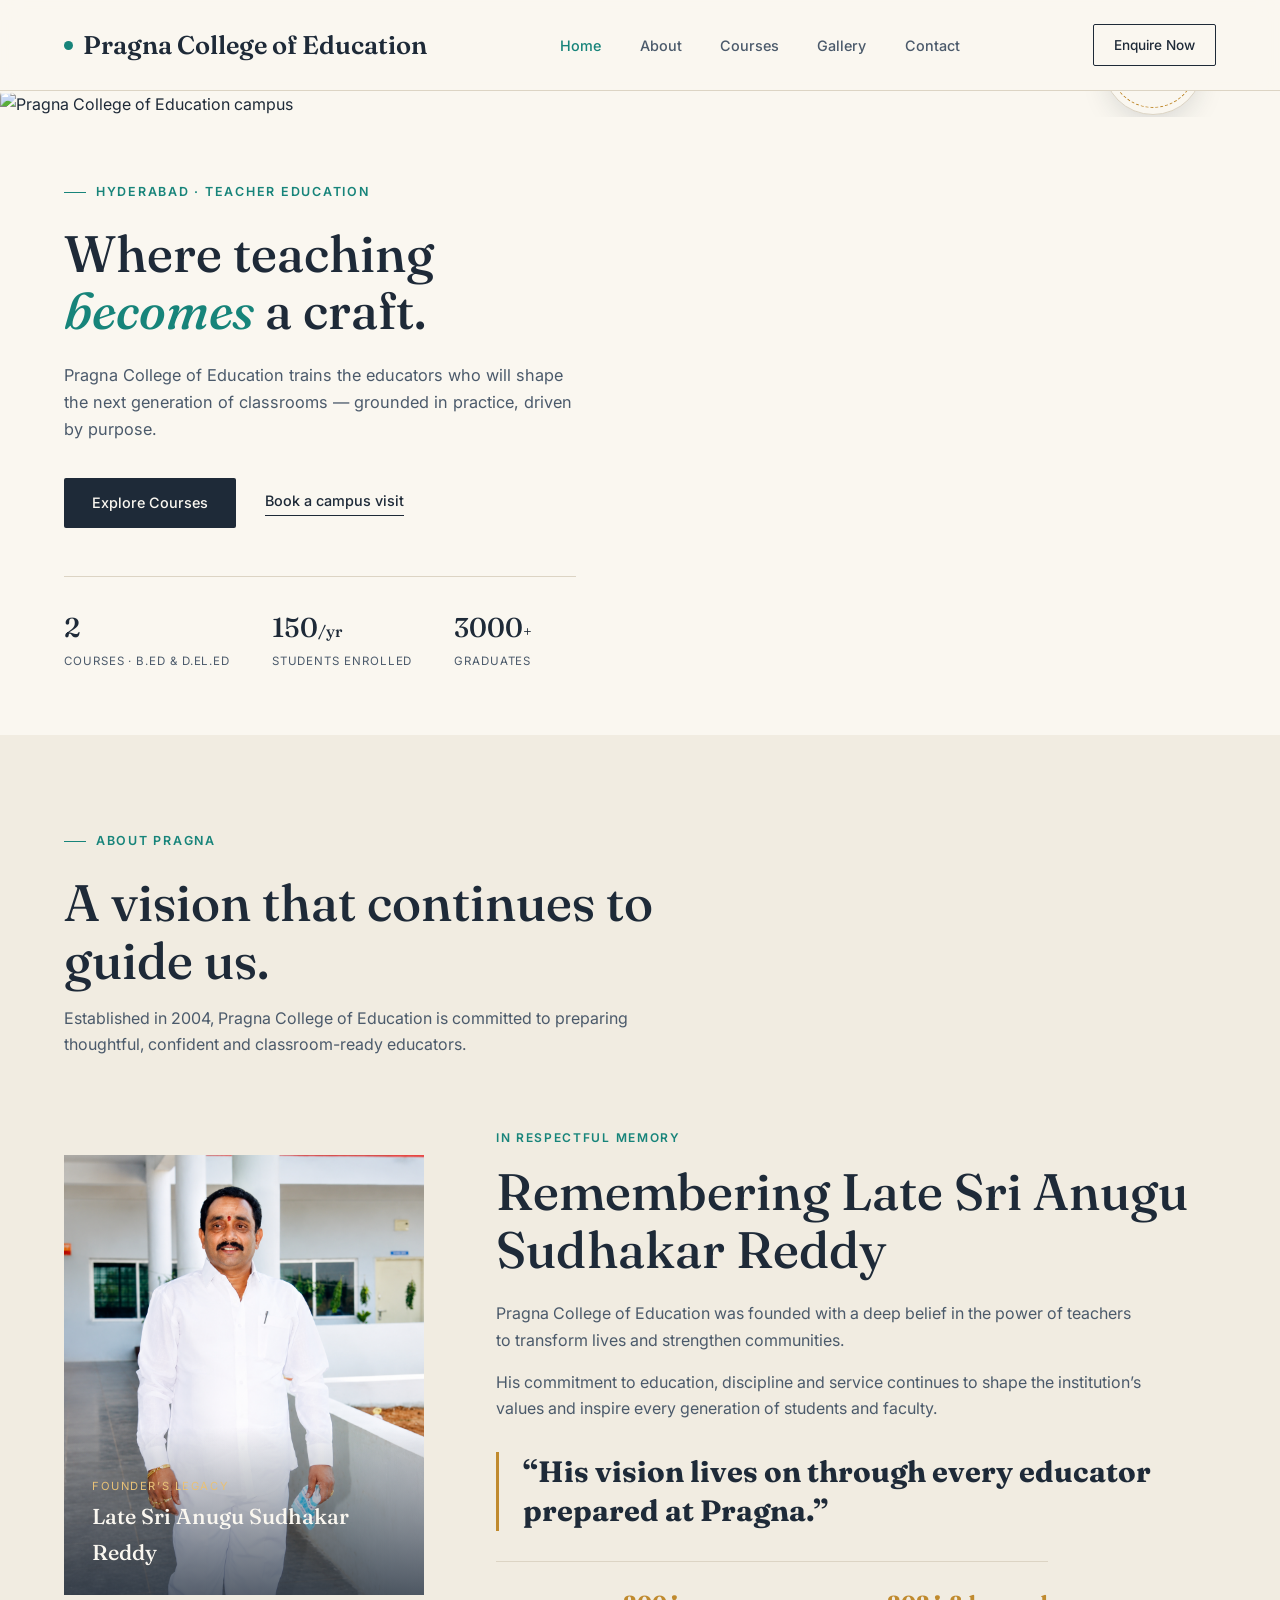
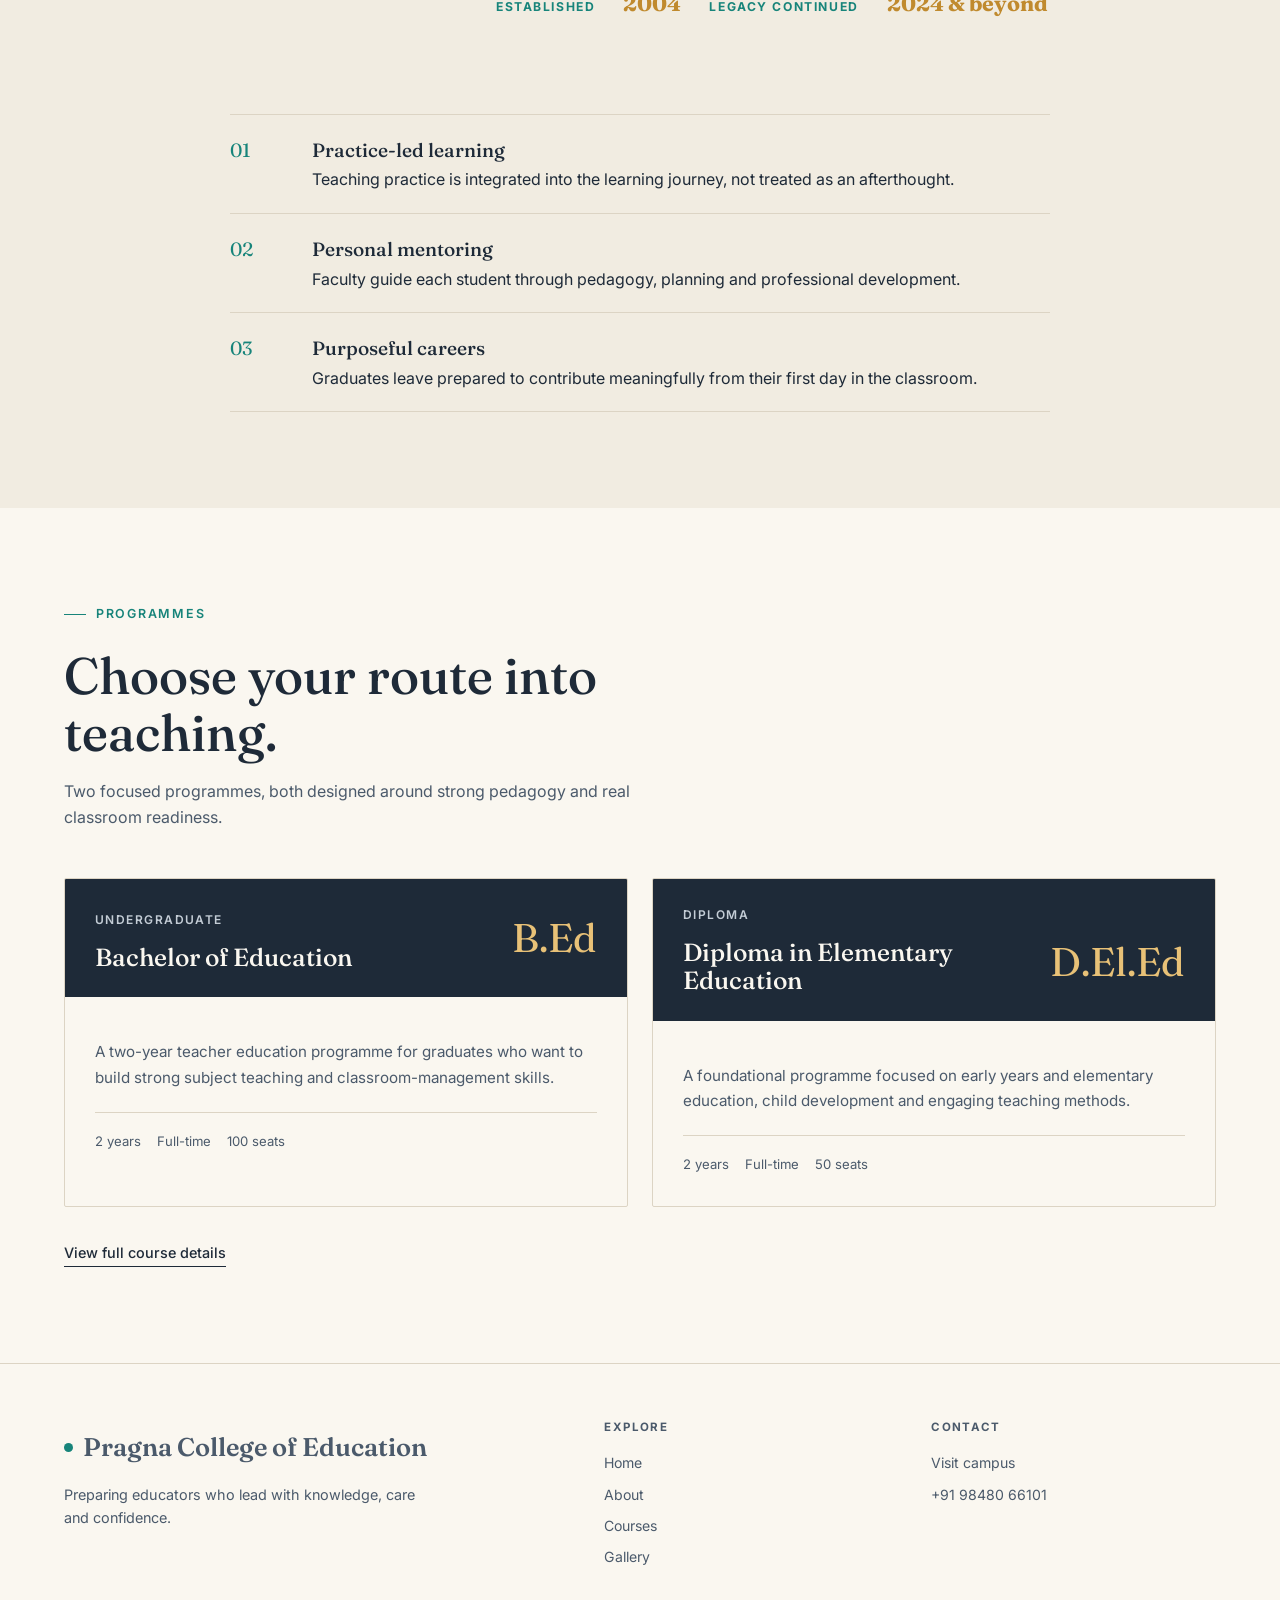
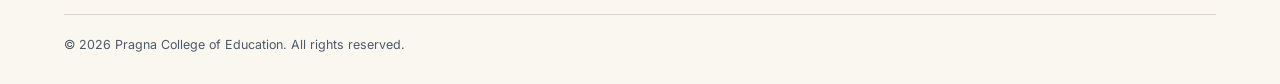
==== commit 250d03ce: "Update index.html" ====
--- a/index.html
+++ b/index.html
@@ -1,6 +1,6 @@
-<!DOCTYPE html><html lang="en"><head><meta charset="UTF-8"><meta name="viewport" content="width=device-width,initial-scale=1.0"><title>Pragna College of Education</title><meta name="description" content="Pragna College of Education trains future educators through B.Ed and D.El.Ed programmes in Hyderabad."><link rel="stylesheet" href="style.css"></head><body>
+<!DOCTYPE html><html lang="en"><head><meta charset="UTF-8"><meta name="viewport" content="width=device-width,initial-scale=1.0"><title>Pragna College of Education</title><meta name="description" content="Pragna College of Education trains future educators through B.Ed and D.El.Ed programmes in Hyderabad."><link rel="stylesheet" href="style.css?v=20260716-2"></head><body>
 <nav class="navbar"><a class="brand" href="index.html"><span class="brand-mark"></span>Pragna College of Education</a><ul class="nav-links" id="navLinks"><li><a class="active" href="index.html">Home</a></li><li><a href="#about">About</a></li><li><a href="courses.html">Courses</a></li><li><a href="gallery.html">Gallery</a></li><li><a href="contact.html">Contact</a></li></ul><a class="nav-cta" href="tel:+919848066101">Enquire Now</a><button class="menu-toggle" aria-label="Toggle menu"><span></span><span></span><span></span></button></nav>
-<section class="home-hero"><div class="hero-image-wrap"><img class="hero-image" src="download.webp" alt="Pragna College of Education campus"><div class="seal"><div class="seal-ring"></div><div class="seal-year">2004</div><div class="seal-label">Est.</div></div></div><div class="hero-text"><div class="eyebrow">Hyderabad · Teacher Education</div><h1>Where teaching <span class="accent">becomes</span> a craft.</h1><p class="subcopy">Pragna College of Education trains the educators who will shape the next generation of classrooms — grounded in practice, driven by purpose.</p><div class="cta-row"><a href="courses.html" class="btn-primary">Explore Courses</a><a href="contact.html" class="btn-ghost">Book a campus visit</a></div><div class="stat-list"><div><div class="stat-num">2</div><div class="stat-label">Courses · B.Ed & D.El.Ed</div></div><div><div class="stat-num">150<span style="font-size:1rem">/yr</span></div><div class="stat-label">Students Enrolled</div></div><div><div class="stat-num">3000<span style="font-size:1rem">+</span></div><div class="stat-label">Graduates</div></div></div></div></section>
+<section class="home-hero"><div class="hero-image-wrap"><img class="hero-image" src="download.png" alt="Pragna College of Education campus"><div class="seal"><div class="seal-ring"></div><div class="seal-year">2004</div><div class="seal-label">Est.</div></div></div><div class="hero-text"><div class="eyebrow">Hyderabad · Teacher Education</div><h1>Where teaching <span class="accent">becomes</span> a craft.</h1><p class="subcopy">Pragna College of Education trains the educators who will shape the next generation of classrooms — grounded in practice, driven by purpose.</p><div class="cta-row"><a href="courses.html" class="btn-primary">Explore Courses</a><a href="contact.html" class="btn-ghost">Book a campus visit</a></div><div class="stat-list"><div><div class="stat-num">2</div><div class="stat-label">Courses · B.Ed & D.El.Ed</div></div><div><div class="stat-num">150<span style="font-size:1rem">/yr</span></div><div class="stat-label">Students Enrolled</div></div><div><div class="stat-num">3000<span style="font-size:1rem">+</span></div><div class="stat-label">Graduates</div></div></div></div></section>
 <section class="section alt" id="about"><div class="wrap"><div class="section-title"><div class="eyebrow">About Pragna</div><h2>A vision that continues to guide us.</h2><p>Established in 2004, Pragna College of Education is committed to preparing thoughtful, confident and classroom-ready educators.</p></div><div class="founder-grid"><figure class="founder-portrait"><img src="founder.png" alt="Late Sri Anugu Sudhakar Reddy, Founder of Pragna College of Education"><figcaption><span>Founder’s legacy</span><strong>Late Sri Anugu Sudhakar Reddy</strong></figcaption></figure><div class="founder-copy"><div class="founder-kicker">In respectful memory</div><h3>Remembering Late Sri Anugu Sudhakar Reddy</h3><p>Pragna College of Education was founded with a deep belief in the power of teachers to transform lives and strengthen communities.</p><p>His commitment to education, discipline and service continues to shape the institution’s values and inspire every generation of students and faculty.</p><blockquote>“His vision lives on through every educator prepared at Pragna.”</blockquote><div class="legacy-line"><span>Established</span><strong>2004</strong><span>Legacy continued</span><strong>2024 &amp; beyond</strong></div></div></div><div class="about-values"><div class="value-list"><div class="value-row"><div class="n">01</div><div><strong>Practice-led learning</strong><p>Teaching practice is integrated into the learning journey, not treated as an afterthought.</p></div></div><div class="value-row"><div class="n">02</div><div><strong>Personal mentoring</strong><p>Faculty guide each student through pedagogy, planning and professional development.</p></div></div><div class="value-row"><div class="n">03</div><div><strong>Purposeful careers</strong><p>Graduates leave prepared to contribute meaningfully from their first day in the classroom.</p></div></div></div></div></div></section>
 <section class="section"><div class="wrap"><div class="section-title"><div class="eyebrow">Programmes</div><h2>Choose your route into teaching.</h2><p>Two focused programmes, both designed around strong pedagogy and real classroom readiness.</p></div><div class="grid-2"><article class="card course-card"><div class="course-band"><div><div class="card-kicker" style="color:#c3ccd5">Undergraduate</div><h3>Bachelor of Education</h3></div><div class="abbr">B.Ed</div></div><div class="course-body"><p>A two-year teacher education programme for graduates who want to build strong subject teaching and classroom-management skills.</p><div class="meta"><span>2 years</span><span>Full-time</span><span>100 seats</span></div></div></article><article class="card course-card"><div class="course-band"><div><div class="card-kicker" style="color:#c3ccd5">Diploma</div><h3>Diploma in Elementary Education</h3></div><div class="abbr">D.El.Ed</div></div><div class="course-body"><p>A foundational programme focused on early years and elementary education, child development and engaging teaching methods.</p><div class="meta"><span>2 years</span><span>Full-time</span><span>50 seats</span></div></div></article></div><a class="btn-ghost" href="courses.html" style="margin-top:34px">View full course details</a></div></section>
 <footer><div class="wrap"><div class="footer-grid"><div class="footer-brand"><a class="brand" href="index.html"><span class="brand-mark"></span>Pragna College of Education</a><p>Preparing educators who lead with knowledge, care and confidence.</p></div><div><h4>Explore</h4><a href="index.html">Home</a><a href="#about">About</a><a href="courses.html">Courses</a><a href="gallery.html">Gallery</a></div><div><h4>Contact</h4><a href="contact.html">Visit campus</a><a href="tel:+919848066101">+91 98480 66101</a></div></div><div class="footer-bottom">© 2026 Pragna College of Education. All rights reserved.</div></div></footer>
--- a/style.css
+++ b/style.css
@@ -161,3 +161,23 @@
   .footer-brand{grid-column:auto}
 }
 @media(prefers-reduced-motion:reduce){*{animation-duration:.01ms!important;scroll-behavior:auto!important}}
+
+/* Founder legacy section */
+.founder-grid{display:grid;grid-template-columns:minmax(250px,360px) minmax(0,1fr);gap:72px;align-items:center}
+.founder-portrait{position:relative;margin:0;background:var(--ink);overflow:hidden;min-height:440px;max-width:360px;width:100%}
+.founder-portrait:after{content:'';position:absolute;inset:0;background:linear-gradient(to top,rgba(30,42,56,.72) 0%,rgba(30,42,56,0) 38%);pointer-events:none}
+.founder-portrait img{width:100%;height:440px;display:block;object-fit:cover;object-position:center 20%}
+.founder-portrait figcaption{position:absolute;left:28px;right:28px;bottom:24px;z-index:2;color:var(--paper);display:flex;flex-direction:column;gap:4px}
+.founder-portrait figcaption span{font-size:.7rem;text-transform:uppercase;letter-spacing:.14em;color:#e8c177}
+.founder-portrait figcaption strong{font-family:'Fraunces',serif;font-size:1.35rem;font-weight:500}
+.founder-copy{padding:22px 0}
+.founder-kicker{color:var(--teal);font-size:.75rem;text-transform:uppercase;letter-spacing:.14em;font-weight:600;margin-bottom:16px}
+.founder-copy h3{font-size:clamp(2.2rem,4vw,4.2rem);margin-bottom:22px}
+.founder-copy p{color:var(--ink-soft);margin-top:16px;max-width:650px}
+.founder-copy blockquote{font-family:'Fraunces',serif;font-size:clamp(1.35rem,2.3vw,2rem);line-height:1.35;color:var(--ink);border-left:3px solid var(--gold);padding-left:24px;margin:30px 0;font-weight:700}
+.legacy-line{display:grid;grid-template-columns:auto auto auto auto;column-gap:28px;row-gap:10px;align-items:baseline;border-top:1px solid var(--line);padding-top:24px;width:max-content;max-width:100%}
+.legacy-line span{font-size:.76rem;text-transform:uppercase;letter-spacing:.13em;color:var(--teal);font-weight:700;white-space:nowrap}
+.legacy-line strong{font-family:'Fraunces',serif;font-size:1.35rem;font-weight:700;color:var(--gold);white-space:nowrap}
+.about-values{max-width:820px;margin:70px auto 0}
+@media(max-width:900px){.founder-grid{grid-template-columns:1fr;gap:36px}.founder-portrait{max-width:360px;min-height:420px}.founder-portrait img{height:420px}.founder-copy{padding:0}.about-values{margin-top:52px}.legacy-line{grid-template-columns:auto auto;column-gap:24px}}
+@media(max-width:560px){.founder-portrait{max-width:300px;min-height:360px}.founder-portrait img{height:360px}.founder-portrait figcaption{left:20px;right:20px;bottom:18px}.legacy-line{grid-template-columns:1fr 1fr;width:100%;column-gap:18px}.legacy-line span,.legacy-line strong{white-space:normal}}
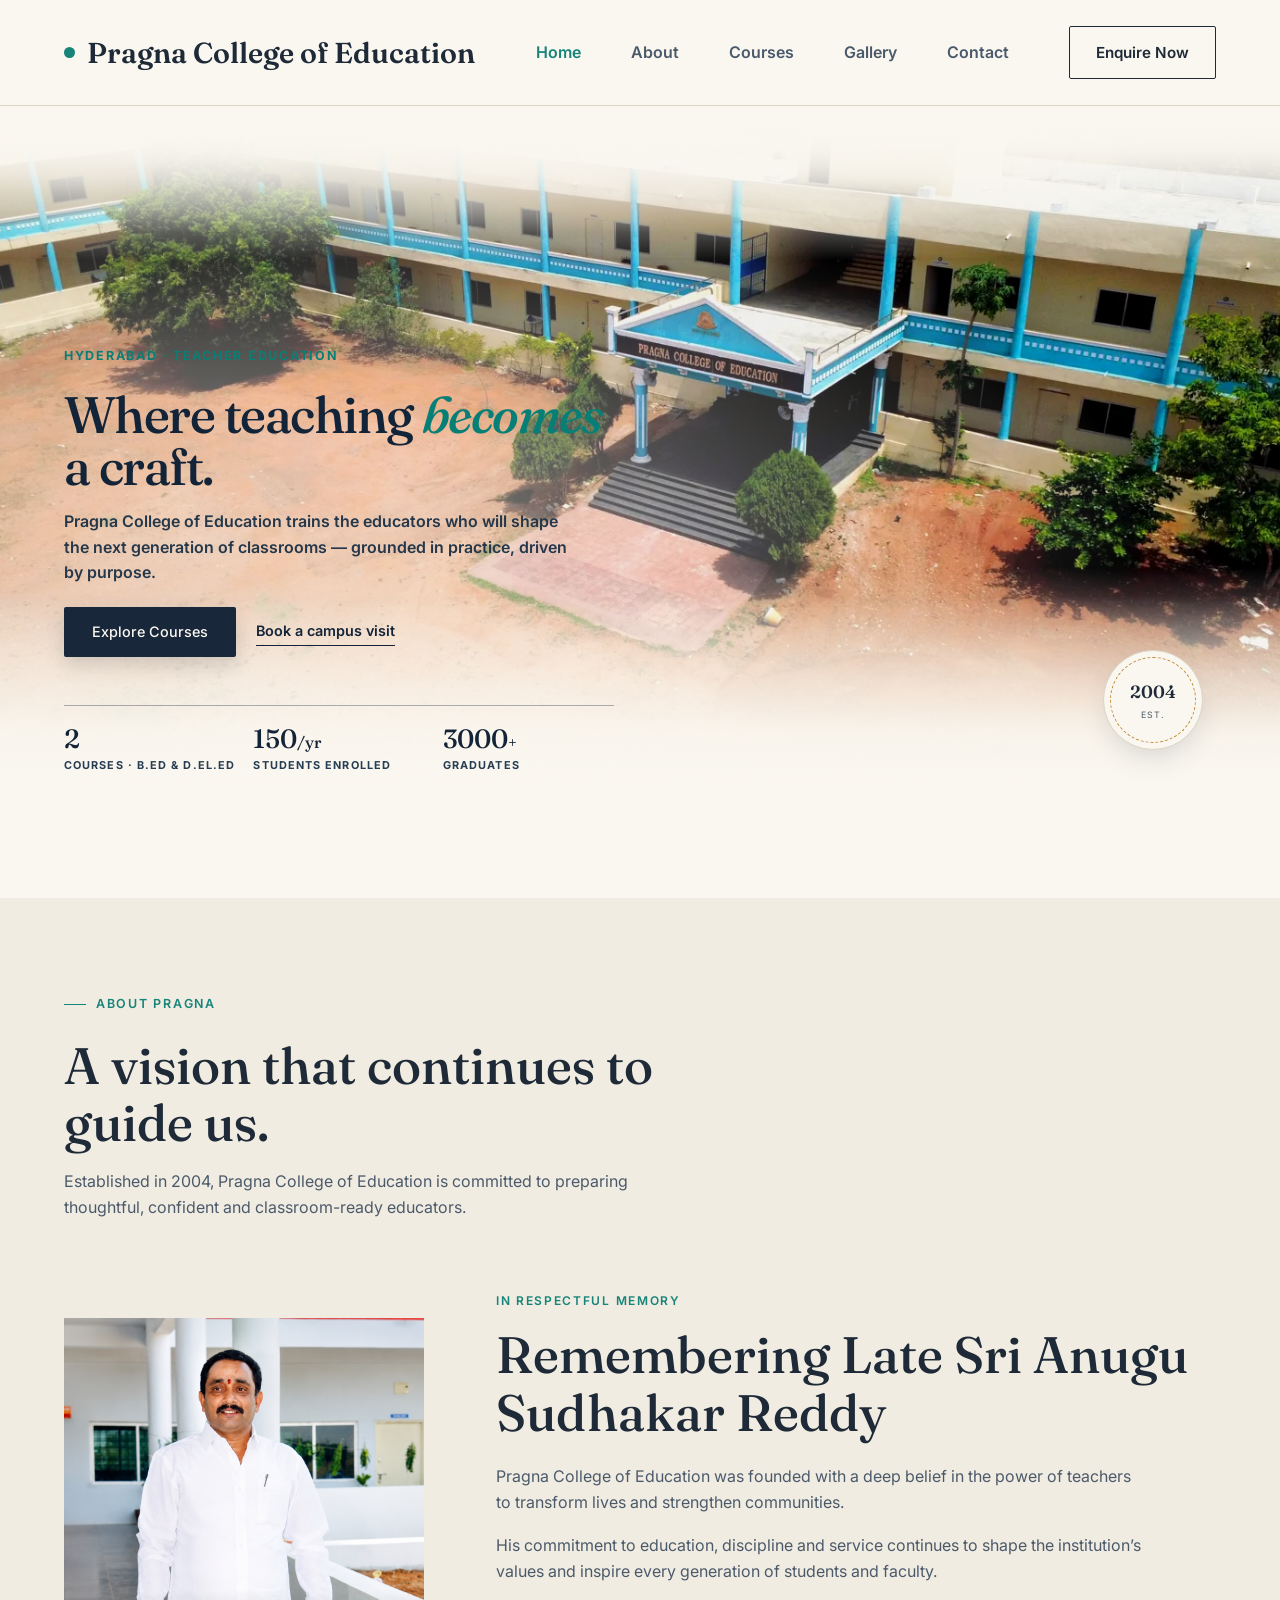
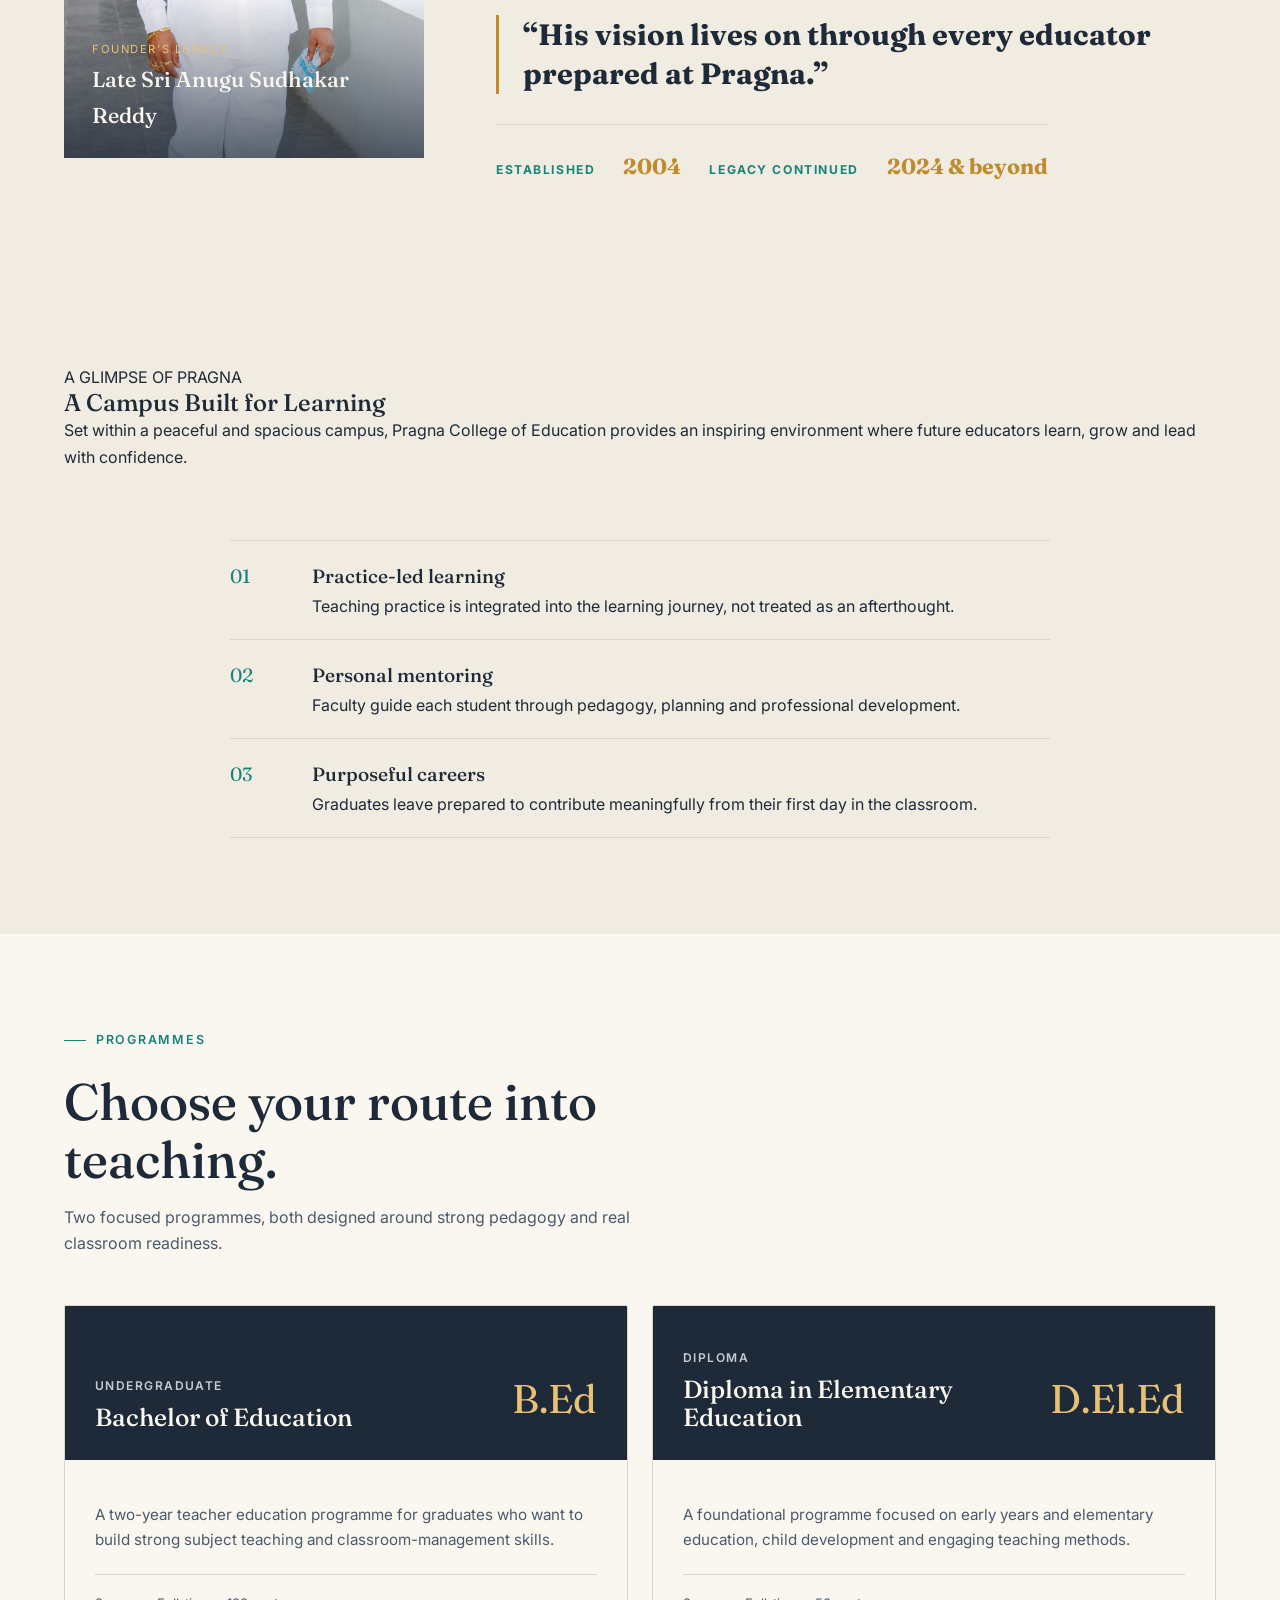
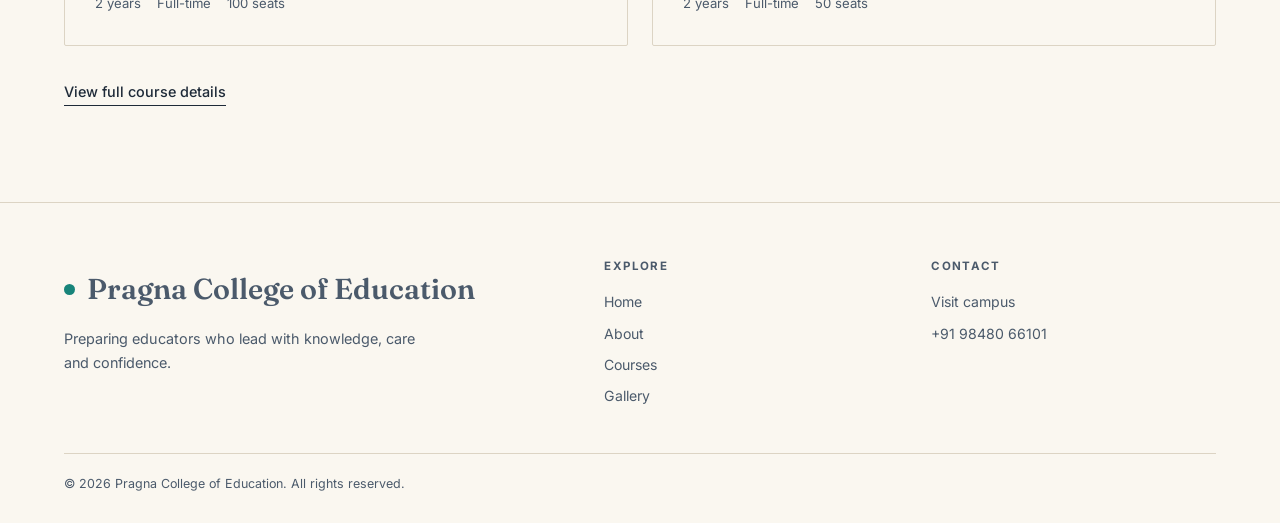
==== commit 1de68a16: "Update index.html" ====
--- a/index.html
+++ b/index.html
@@ -1,7 +1,50 @@
 <!DOCTYPE html><html lang="en"><head><meta charset="UTF-8"><meta name="viewport" content="width=device-width,initial-scale=1.0"><title>Pragna College of Education</title><meta name="description" content="Pragna College of Education trains future educators through B.Ed and D.El.Ed programmes in Hyderabad."><link rel="stylesheet" href="style.css?v=20260716-2"></head><body>
 <nav class="navbar"><a class="brand" href="index.html"><span class="brand-mark"></span>Pragna College of Education</a><ul class="nav-links" id="navLinks"><li><a class="active" href="index.html">Home</a></li><li><a href="#about">About</a></li><li><a href="courses.html">Courses</a></li><li><a href="gallery.html">Gallery</a></li><li><a href="contact.html">Contact</a></li></ul><a class="nav-cta" href="tel:+919848066101">Enquire Now</a><button class="menu-toggle" aria-label="Toggle menu"><span></span><span></span><span></span></button></nav>
 <section class="home-hero"><div class="hero-image-wrap"><img class="hero-image" src="download.png" alt="Pragna College of Education campus"><div class="seal"><div class="seal-ring"></div><div class="seal-year">2004</div><div class="seal-label">Est.</div></div></div><div class="hero-text"><div class="eyebrow">Hyderabad · Teacher Education</div><h1>Where teaching <span class="accent">becomes</span> a craft.</h1><p class="subcopy">Pragna College of Education trains the educators who will shape the next generation of classrooms — grounded in practice, driven by purpose.</p><div class="cta-row"><a href="courses.html" class="btn-primary">Explore Courses</a><a href="contact.html" class="btn-ghost">Book a campus visit</a></div><div class="stat-list"><div><div class="stat-num">2</div><div class="stat-label">Courses · B.Ed & D.El.Ed</div></div><div><div class="stat-num">150<span style="font-size:1rem">/yr</span></div><div class="stat-label">Students Enrolled</div></div><div><div class="stat-num">3000<span style="font-size:1rem">+</span></div><div class="stat-label">Graduates</div></div></div></div></section>
-<section class="section alt" id="about"><div class="wrap"><div class="section-title"><div class="eyebrow">About Pragna</div><h2>A vision that continues to guide us.</h2><p>Established in 2004, Pragna College of Education is committed to preparing thoughtful, confident and classroom-ready educators.</p></div><div class="founder-grid"><figure class="founder-portrait"><img src="founder.png" alt="Late Sri Anugu Sudhakar Reddy, Founder of Pragna College of Education"><figcaption><span>Founder’s legacy</span><strong>Late Sri Anugu Sudhakar Reddy</strong></figcaption></figure><div class="founder-copy"><div class="founder-kicker">In respectful memory</div><h3>Remembering Late Sri Anugu Sudhakar Reddy</h3><p>Pragna College of Education was founded with a deep belief in the power of teachers to transform lives and strengthen communities.</p><p>His commitment to education, discipline and service continues to shape the institution’s values and inspire every generation of students and faculty.</p><blockquote>“His vision lives on through every educator prepared at Pragna.”</blockquote><div class="legacy-line"><span>Established</span><strong>2004</strong><span>Legacy continued</span><strong>2024 &amp; beyond</strong></div></div></div><div class="about-values"><div class="value-list"><div class="value-row"><div class="n">01</div><div><strong>Practice-led learning</strong><p>Teaching practice is integrated into the learning journey, not treated as an afterthought.</p></div></div><div class="value-row"><div class="n">02</div><div><strong>Personal mentoring</strong><p>Faculty guide each student through pedagogy, planning and professional development.</p></div></div><div class="value-row"><div class="n">03</div><div><strong>Purposeful careers</strong><p>Graduates leave prepared to contribute meaningfully from their first day in the classroom.</p></div></div></div></div></div></section>
+<section class="section alt" id="about"><div class="wrap"><div class="section-title"><div class="eyebrow">About Pragna</div><h2>A vision that continues to guide us.</h2><p>Established in 2004, Pragna College of Education is committed to preparing thoughtful, confident and classroom-ready educators.</p></div><div class="founder-grid"><figure class="founder-portrait"><img src="founder.png" alt="Late Sri Anugu Sudhakar Reddy, Founder of Pragna College of Education"><figcaption><span>Founder’s legacy</span><strong>Late Sri Anugu Sudhakar Reddy</strong></figcaption></figure><div class="founder-copy"><div class="founder-kicker">In respectful memory</div><h3>Remembering Late Sri Anugu Sudhakar Reddy</h3><p>Pragna College of Education was founded with a deep belief in the power of teachers to transform lives and strengthen communities.</p><p>His commitment to education, discipline and service continues to shape the institution’s values and inspire every generation of students and faculty.</p><blockquote>“His vision lives on through every educator prepared at Pragna.”</blockquote><div class="legacy-line"><span>Established</span><strong>2004</strong><span>Legacy continued</span><strong>2024 &amp; beyond</strong></div></div></div><section class="campus-video">
+<video autoplay muted loop playsinline preload="metadata">
+<source src="videos/campus-aerial.mp4" type="video/mp4">
+</video>
+<div class="campus-overlay"></div>
+<div class="campus-content">
+<span class="campus-tag">A GLIMPSE OF PRAGNA</span>
+<h2>A Campus Built for Learning</h2>
+<p>Set within a peaceful and spacious campus, Pragna College of Education provides an inspiring environment where future educators learn, grow and lead with confidence.</p>
+</div>
+</section>
+
+<div class="about-values"><div class="value-list"><div class="value-row"><div class="n">01</div><div><strong>Practice-led learning</strong><p>Teaching practice is integrated into the learning journey, not treated as an afterthought.</p></div></div><div class="value-row"><div class="n">02</div><div><strong>Personal mentoring</strong><p>Faculty guide each student through pedagogy, planning and professional development.</p></div></div><div class="value-row"><div class="n">03</div><div><strong>Purposeful careers</strong><p>Graduates leave prepared to contribute meaningfully from their first day in the classroom.</p></div></div></div></div></div></section>
 <section class="section"><div class="wrap"><div class="section-title"><div class="eyebrow">Programmes</div><h2>Choose your route into teaching.</h2><p>Two focused programmes, both designed around strong pedagogy and real classroom readiness.</p></div><div class="grid-2"><article class="card course-card"><div class="course-band"><div><div class="card-kicker" style="color:#c3ccd5">Undergraduate</div><h3>Bachelor of Education</h3></div><div class="abbr">B.Ed</div></div><div class="course-body"><p>A two-year teacher education programme for graduates who want to build strong subject teaching and classroom-management skills.</p><div class="meta"><span>2 years</span><span>Full-time</span><span>100 seats</span></div></div></article><article class="card course-card"><div class="course-band"><div><div class="card-kicker" style="color:#c3ccd5">Diploma</div><h3>Diploma in Elementary Education</h3></div><div class="abbr">D.El.Ed</div></div><div class="course-body"><p>A foundational programme focused on early years and elementary education, child development and engaging teaching methods.</p><div class="meta"><span>2 years</span><span>Full-time</span><span>50 seats</span></div></div></article></div><a class="btn-ghost" href="courses.html" style="margin-top:34px">View full course details</a></div></section>
 <footer><div class="wrap"><div class="footer-grid"><div class="footer-brand"><a class="brand" href="index.html"><span class="brand-mark"></span>Pragna College of Education</a><p>Preparing educators who lead with knowledge, care and confidence.</p></div><div><h4>Explore</h4><a href="index.html">Home</a><a href="#about">About</a><a href="courses.html">Courses</a><a href="gallery.html">Gallery</a></div><div><h4>Contact</h4><a href="contact.html">Visit campus</a><a href="tel:+919848066101">+91 98480 66101</a></div></div><div class="footer-bottom">© 2026 Pragna College of Education. All rights reserved.</div></div></footer>
-<script>const b=document.querySelector('.menu-toggle'),n=document.getElementById('navLinks');b?.addEventListener('click',()=>n.classList.toggle('open'));</script></body></html>
+<script>
+const menuButton = document.querySelector('.menu-toggle');
+const navLinks = document.getElementById('navLinks');
+menuButton?.addEventListener('click', () => navLinks?.classList.toggle('open'));
+
+const navbar = document.querySelector('.navbar');
+const updateNavbar = () => navbar?.classList.toggle('scrolled', window.scrollY > 24);
+updateNavbar();
+window.addEventListener('scroll', updateNavbar, { passive: true });
+
+const revealItems = document.querySelectorAll(
+  '.section-title, .founder-portrait, .founder-copy, .value-row, .course-card, .gallery-item, .contact-card, .map-wrap, .page-hero .inner, .campus-content'
+);
+revealItems.forEach((item, index) => {
+  item.classList.add('reveal');
+  item.style.setProperty('--reveal-delay', `${Math.min(index % 4, 3) * 90}ms`);
+});
+
+if ('IntersectionObserver' in window) {
+  const observer = new IntersectionObserver((entries) => {
+    entries.forEach((entry) => {
+      if (entry.isIntersecting) {
+        entry.target.classList.add('is-visible');
+        observer.unobserve(entry.target);
+      }
+    });
+  }, { threshold: 0.14, rootMargin: '0px 0px -40px' });
+  revealItems.forEach((item) => observer.observe(item));
+} else {
+  revealItems.forEach((item) => item.classList.add('is-visible'));
+}
+</script></body></html>
--- a/style.css
+++ b/style.css
@@ -181,3 +181,506 @@
 .about-values{max-width:820px;margin:70px auto 0}
 @media(max-width:900px){.founder-grid{grid-template-columns:1fr;gap:36px}.founder-portrait{max-width:360px;min-height:420px}.founder-portrait img{height:420px}.founder-copy{padding:0}.about-values{margin-top:52px}.legacy-line{grid-template-columns:auto auto;column-gap:24px}}
 @media(max-width:560px){.founder-portrait{max-width:300px;min-height:360px}.founder-portrait img{height:360px}.founder-portrait figcaption{left:20px;right:20px;bottom:18px}.legacy-line{grid-template-columns:1fr 1fr;width:100%;column-gap:18px}.legacy-line span,.legacy-line strong{white-space:normal}}
+
+/* ===== July 2026 homepage spacing and consistency update ===== */
+
+/* Larger, more prominent top navigation */
+.navbar{
+  min-height:96px;
+  padding:26px 5vw;
+}
+.brand{
+  font-size:clamp(1.65rem,2.25vw,2.2rem);
+  gap:12px;
+}
+.brand-mark{width:11px;height:11px}
+.nav-links{gap:2.75rem}
+.nav-links a{
+  font-size:1rem;
+  font-weight:600;
+  padding:12px 3px;
+}
+.nav-cta{
+  padding:13px 26px;
+  font-size:.95rem;
+  font-weight:600;
+}
+
+/* Use the open right side of the hero for the statistics */
+.hero-text{
+  max-width:none;
+  display:grid;
+  grid-template-columns:minmax(0,640px) minmax(390px,1fr);
+  column-gap:clamp(56px,8vw,140px);
+  align-items:start;
+}
+.hero-text > .eyebrow,
+.hero-text > h1,
+.hero-text > .subcopy,
+.hero-text > .cta-row{
+  grid-column:1;
+}
+.hero-text > .stat-list{
+  grid-column:2;
+  grid-row:1 / span 4;
+  align-self:center;
+  display:grid;
+  grid-template-columns:repeat(3,minmax(105px,1fr));
+  gap:clamp(24px,3vw,50px);
+  width:100%;
+  padding:30px 0 30px clamp(34px,4vw,64px);
+  border-top:0;
+  border-left:1px solid var(--line);
+}
+.hero-text > .stat-list > div{min-width:0}
+.stat-num{font-size:clamp(1.9rem,2.5vw,2.7rem)}
+.stat-label{line-height:1.55;margin-top:8px}
+
+/* Keep the navy course headers exactly the same height on every card */
+.course-band{
+  min-height:154px;
+  padding:28px 30px;
+  align-items:flex-end;
+}
+.course-band > div:first-child{
+  display:flex;
+  min-height:92px;
+  flex-direction:column;
+  justify-content:flex-end;
+}
+.course-band h3{margin-top:8px}
+
+@media(max-width:1100px){
+  .hero-text{
+    grid-template-columns:minmax(0,600px) minmax(300px,1fr);
+    column-gap:46px;
+  }
+  .hero-text > .stat-list{
+    grid-template-columns:1fr;
+    gap:22px;
+    padding-left:38px;
+  }
+}
+
+@media(max-width:900px){
+  .navbar{min-height:76px;padding:18px 5vw}
+  .brand{font-size:1.45rem}
+  .nav-cta{padding:10px 16px;font-size:.84rem}
+  .hero-text{display:block}
+  .hero-text > .stat-list{
+    display:flex;
+    width:auto;
+    gap:1.5rem;
+    padding:1.8rem 0 0;
+    border-left:0;
+    border-top:1px solid var(--line);
+  }
+  .course-band{min-height:142px}
+}
+
+@media(max-width:560px){
+  .brand{font-size:1.25rem}
+  .nav-cta{padding:9px 13px;font-size:.78rem}
+  .hero-text > .stat-list{display:grid;grid-template-columns:1fr 1fr}
+  .hero-text > .stat-list > div:last-child{grid-column:1/-1}
+}
+
+
+/* ===== July 2026 hero overlay update ===== */
+.home-hero{padding:0 0 5vw}
+.hero-image-wrap{position:relative;width:100%;overflow:hidden;background:var(--paper);min-height:clamp(620px,56vw,840px);isolation:isolate;opacity:0;transform:scale(1.02);animation:settleIn 1.4s cubic-bezier(.22,1,.36,1) forwards .1s}
+.hero-image-wrap:before,.hero-image-wrap:after{content:"";position:absolute;left:0;right:0;height:18%;z-index:2;pointer-events:none}
+.hero-image-wrap:before{top:0;background:linear-gradient(to bottom,var(--paper) 0%,rgba(250,247,240,.82) 28%,rgba(250,247,240,0) 100%)}
+.hero-image-wrap:after{bottom:0;background:linear-gradient(to top,var(--paper) 0%,rgba(250,247,240,.88) 30%,rgba(250,247,240,0) 100%)}
+.hero-image{width:100%;height:100%;min-height:clamp(620px,56vw,840px);object-fit:cover;object-position:center center;-webkit-mask-image:linear-gradient(to bottom,transparent 0%,#000 12%,#000 86%,transparent 100%);mask-image:linear-gradient(to bottom,transparent 0%,#000 12%,#000 86%,transparent 100%)}
+.hero-text{position:absolute;left:clamp(34px,4.5vw,86px);bottom:clamp(92px,12vw,150px);z-index:4;width:min(560px,42vw);max-width:calc(100% - 150px);margin:0;padding:clamp(20px,2.2vw,28px);background:linear-gradient(135deg,rgba(250,247,240,.94) 0%,rgba(250,247,240,.78) 100%);backdrop-filter:blur(6px);border:1px solid rgba(220,212,196,.9);box-shadow:0 18px 40px rgba(30,42,56,.10);animation:heroTextRise 1.8s cubic-bezier(.22,1,.36,1) both .35s}
+.hero-text h1{font-size:clamp(2.55rem,4vw,4.45rem);margin-bottom:1.15rem;line-height:1.02;letter-spacing:-.03em}
+.hero-text .subcopy{color:var(--ink-soft);font-size:1.04rem;max-width:38ch}
+.cta-row{display:flex;gap:22px;align-items:center;margin-top:1.8rem;flex-wrap:wrap}
+.stat-list{display:grid;grid-template-columns:repeat(3,minmax(0,1fr));gap:22px;padding-top:1.35rem;margin-top:1.55rem;border-top:1px solid rgba(220,212,196,.95)}
+.stat-num{font-family:'Fraunces',serif;font-size:clamp(1.95rem,2.4vw,2.65rem);line-height:1.05;color:var(--ink)}
+.stat-label{margin-top:10px;color:var(--ink-soft);font-size:.78rem;text-transform:uppercase;letter-spacing:.12em;line-height:1.5}
+.seal{position:absolute;bottom:8%;right:6%;z-index:4;width:100px;height:100px;border-radius:50%;background:var(--paper);border:1px solid var(--line);display:flex;align-items:center;justify-content:center;flex-direction:column;box-shadow:0 12px 30px -8px rgba(30,42,56,.18)}
+
+/* Disable previous desktop stat placement so overlay stays self-contained */
+.hero-text > .eyebrow,.hero-text > h1,.hero-text > .subcopy,.hero-text > .cta-row,.hero-text > .stat-list{grid-column:auto;grid-row:auto}
+
+@media(max-width:1200px){
+  .hero-text{width:min(520px,48vw);bottom:clamp(86px,10vw,132px)}
+}
+
+@media(max-width:900px){
+  .hero-image-wrap{min-height:820px}
+  .hero-image{min-height:820px;object-position:60% center}
+  .hero-text{left:20px;right:20px;bottom:112px;width:auto;max-width:none;padding:22px;background:linear-gradient(135deg,rgba(250,247,240,.96) 0%,rgba(250,247,240,.84) 100%)}
+  .hero-text h1{font-size:clamp(2.35rem,9vw,4rem)}
+  .hero-text .subcopy{max-width:none;font-size:1rem}
+  .stat-list{grid-template-columns:repeat(3,minmax(0,1fr));gap:16px}
+  .seal{width:82px;height:82px;right:16px;bottom:24px}
+}
+
+@media(max-width:560px){
+  .hero-image-wrap{min-height:900px}
+  .hero-image{min-height:900px;object-position:62% center}
+  .hero-text{left:14px;right:14px;bottom:108px;padding:18px}
+  .hero-text h1{font-size:clamp(2rem,11vw,3rem)}
+  .cta-row{gap:16px}
+  .btn-primary{padding:12px 22px;font-size:.88rem}
+  .btn-ghost{font-size:.88rem}
+  .stat-list{grid-template-columns:1fr 1fr;gap:14px 18px}
+  .stat-list > div:last-child{grid-column:1/-1}
+  .seal{bottom:18px;right:12px;width:76px;height:76px}
+}
+
+
+/* ===== Ground-positioned hero text: no card/background ===== */
+.hero-text{
+  top:clamp(250px,33vw,440px);
+  bottom:auto;
+  left:clamp(38px,4.5vw,88px);
+  width:min(560px,43vw);
+  max-width:calc(100% - 170px);
+  padding:0;
+  background:transparent;
+  border:0;
+  box-shadow:none;
+  backdrop-filter:none;
+}
+.hero-text h1,.hero-text .subcopy,.hero-text .eyebrow,.hero-text .stat-num,.hero-text .stat-label,.hero-text .btn-ghost{
+  text-shadow:0 1px 1px rgba(250,247,240,.7),0 2px 12px rgba(250,247,240,.45);
+}
+.hero-text .btn-primary{box-shadow:0 8px 20px rgba(30,42,56,.16)}
+.hero-text .stat-list{border-top-color:rgba(30,42,56,.24)}
+
+@media(max-width:1200px){
+  .hero-text{top:clamp(235px,32vw,390px);bottom:auto;width:min(520px,46vw)}
+}
+
+@media(max-width:900px){
+  .hero-image-wrap{min-height:900px}
+  .hero-image{min-height:900px;object-position:60% center}
+  .hero-text{
+    top:auto;
+    bottom:118px;
+    left:20px;
+    right:20px;
+    width:auto;
+    max-width:none;
+    padding:0;
+    background:transparent;
+    border:0;
+    box-shadow:none;
+    backdrop-filter:none;
+  }
+}
+
+@media(max-width:560px){
+  .hero-image-wrap{min-height:980px}
+  .hero-image{min-height:980px;object-position:62% center}
+  .hero-text{left:16px;right:16px;bottom:112px;padding:0}
+}
+
+
+/* ===== Visibility fix: keep all hero content inside the ground area ===== */
+.hero-text{
+  display:block !important;
+  top:clamp(165px,15vw,235px);
+  bottom:auto !important;
+  left:clamp(42px,4.5vw,88px);
+  right:auto;
+  width:min(620px,46vw);
+  max-width:620px;
+  padding:0;
+  overflow:visible;
+}
+.hero-text > .eyebrow,
+.hero-text > h1,
+.hero-text > .subcopy,
+.hero-text > .cta-row,
+.hero-text > .stat-list{
+  display:revert;
+  width:auto;
+  grid-column:auto !important;
+  grid-row:auto !important;
+}
+.hero-text h1{
+  font-size:clamp(2.8rem,4.1vw,4.4rem);
+  line-height:1.02;
+  margin-bottom:1rem;
+  max-width:560px;
+}
+.hero-text .subcopy{
+  display:block;
+  max-width:520px;
+  font-size:1rem;
+  line-height:1.55;
+  margin:0;
+}
+.hero-text .cta-row{
+  display:flex;
+  margin-top:1.35rem;
+  gap:20px;
+  align-items:center;
+  flex-wrap:wrap;
+}
+.hero-text .stat-list{
+  display:grid;
+  grid-template-columns:repeat(3,minmax(0,1fr));
+  gap:18px;
+  width:100%;
+  padding:1.1rem 0 0;
+  margin-top:1.25rem;
+  border-left:0;
+  border-top:1px solid rgba(30,42,56,.24);
+}
+.hero-text .stat-num{font-size:clamp(1.65rem,2vw,2.15rem)}
+.hero-text .stat-label{font-size:.68rem;letter-spacing:.1em;line-height:1.4;margin-top:6px}
+
+@media(max-width:1200px){
+  .hero-text{top:175px;width:min(570px,48vw);max-width:570px}
+  .hero-text h1{font-size:clamp(2.55rem,4vw,3.8rem)}
+}
+
+@media(max-width:900px){
+  .hero-image-wrap{min-height:920px}
+  .hero-image{min-height:920px}
+  .hero-text{
+    display:block !important;
+    top:190px;
+    bottom:auto !important;
+    left:20px;
+    right:20px;
+    width:auto;
+    max-width:none;
+  }
+  .hero-text h1{max-width:560px}
+}
+
+@media(max-width:560px){
+  .hero-image-wrap{min-height:980px}
+  .hero-image{min-height:980px}
+  .hero-text{top:180px;left:16px;right:16px}
+  .hero-text h1{font-size:clamp(2.2rem,10vw,3rem)}
+  .hero-text .stat-list{grid-template-columns:1fr 1fr}
+  .hero-text .stat-list > div:last-child{grid-column:1/-1}
+}
+
+
+/* ===== Contrast / visibility update for hero text ===== */
+.hero-text .eyebrow{color:#0f8d83;font-weight:700;text-shadow:0 1px 0 rgba(250,247,240,.95),0 3px 18px rgba(250,247,240,.78)}
+.hero-text .eyebrow:before{background:#0f8d83}
+.hero-text h1{color:#18283a;text-shadow:0 1px 0 rgba(250,247,240,.98),0 4px 22px rgba(250,247,240,.82),0 0 1px rgba(24,40,58,.22)}
+.hero-text h1 .accent{color:#0f8d83}
+.hero-text .subcopy{color:#2d4256;font-weight:500;text-shadow:0 1px 0 rgba(250,247,240,.95),0 3px 16px rgba(250,247,240,.75)}
+.hero-text .btn-ghost{color:#18283a;border-bottom-color:#18283a;font-weight:600;text-shadow:0 1px 0 rgba(250,247,240,.85),0 3px 12px rgba(250,247,240,.55)}
+.hero-text .btn-primary{background:#18283a;color:#faf7f0}
+.hero-text .btn-primary:hover{background:#0f8d83}
+.hero-text .stat-list{border-top-color:rgba(24,40,58,.32)}
+.hero-text .stat-num{color:#18283a;text-shadow:0 1px 0 rgba(250,247,240,.95),0 3px 14px rgba(250,247,240,.7)}
+.hero-text .stat-label{color:#32475b;font-weight:600;text-shadow:0 1px 0 rgba(250,247,240,.95),0 3px 14px rgba(250,247,240,.7)}
+
+
+/* ===== Mobile-first hero fix ===== */
+@media(max-width:900px){
+  .home-hero{padding-bottom:0;background:var(--paper)}
+  .hero-image-wrap{
+    min-height:auto;
+    overflow:visible;
+    background:var(--paper);
+    display:flex;
+    flex-direction:column;
+  }
+  .hero-image-wrap:before,
+  .hero-image-wrap:after{
+    height:10%;
+  }
+  .hero-image{
+    min-height:0;
+    height:auto;
+    aspect-ratio:16/10;
+    object-fit:cover;
+    object-position:center 38%;
+    -webkit-mask-image:linear-gradient(to bottom,transparent 0%,#000 8%,#000 92%,transparent 100%);
+    mask-image:linear-gradient(to bottom,transparent 0%,#000 8%,#000 92%,transparent 100%);
+  }
+  .hero-text{
+    position:relative !important;
+    top:auto !important;
+    bottom:auto !important;
+    left:auto !important;
+    right:auto !important;
+    width:auto !important;
+    max-width:none !important;
+    padding:34px 5vw 40px !important;
+    margin:0 !important;
+    background:var(--paper) !important;
+    color:var(--ink) !important;
+    text-shadow:none !important;
+    order:2;
+  }
+  .hero-text .eyebrow,
+  .hero-text h1,
+  .hero-text .subcopy,
+  .hero-text .btn-ghost,
+  .hero-text .stat-num,
+  .hero-text .stat-label{
+    text-shadow:none !important;
+  }
+  .hero-text h1{
+    font-size:clamp(2.45rem,10vw,3.8rem);
+    line-height:1.04;
+    max-width:12ch;
+    margin-bottom:18px;
+  }
+  .hero-text .subcopy{
+    max-width:34rem;
+    font-size:1rem;
+    line-height:1.65;
+  }
+  .hero-text .cta-row{
+    display:grid;
+    grid-template-columns:1fr;
+    gap:14px;
+    margin-top:24px;
+  }
+  .hero-text .btn-primary,
+  .hero-text .btn-ghost{
+    width:100%;
+    text-align:center;
+    padding:14px 18px;
+    border:1px solid var(--ink);
+  }
+  .hero-text .btn-ghost{
+    background:transparent;
+    border-bottom:1px solid var(--ink);
+  }
+  .hero-text .stat-list{
+    display:grid !important;
+    grid-template-columns:repeat(3,minmax(0,1fr)) !important;
+    gap:12px !important;
+    margin-top:28px !important;
+    padding-top:22px !important;
+    border-top:1px solid var(--line) !important;
+  }
+  .hero-text .stat-list > div{
+    min-width:0;
+  }
+  .hero-text .stat-num{
+    font-size:1.8rem;
+  }
+  .hero-text .stat-label{
+    font-size:.62rem;
+    line-height:1.35;
+    letter-spacing:.08em;
+  }
+  .seal{
+    width:74px;
+    height:74px;
+    right:14px;
+    bottom:auto;
+    top:calc(56.25vw - 52px);
+    z-index:5;
+  }
+}
+
+@media(max-width:560px){
+  .navbar{
+    min-height:68px;
+    padding:14px 16px;
+  }
+  .brand{
+    font-size:1.15rem;
+    line-height:1.15;
+    max-width:230px;
+    white-space:normal;
+  }
+  .nav-cta{
+    display:none;
+  }
+  .hero-image{
+    aspect-ratio:4/3;
+    object-position:center 34%;
+  }
+  .hero-text{
+    padding:28px 18px 34px !important;
+  }
+  .hero-text h1{
+    font-size:clamp(2.25rem,11vw,3.1rem);
+    max-width:11ch;
+  }
+  .hero-text .stat-list{
+    grid-template-columns:1fr 1fr !important;
+    gap:18px 14px !important;
+  }
+  .hero-text .stat-list > div:last-child{
+    grid-column:1/-1;
+  }
+  .seal{
+    top:calc(75vw - 48px);
+    width:68px;
+    height:68px;
+  }
+}
+
+
+/* ===== Desktop hero: lower ground placement + cleaner readability ===== */
+@media(min-width:901px){
+  .home-hero{padding-bottom:92px;background:var(--paper)}
+  .hero-image-wrap{overflow:visible;min-height:clamp(700px,50vw,820px)}
+  .hero-image{min-height:clamp(700px,50vw,820px)}
+
+  /* Soft open gradient, not a text box */
+  .hero-image-wrap:after{
+    height:100%;
+    bottom:0;
+    z-index:2;
+    background:
+      linear-gradient(to top,var(--paper) 0%,rgba(250,247,240,.82) 10%,rgba(250,247,240,0) 34%),
+      radial-gradient(ellipse at 16% 62%,rgba(250,247,240,.58) 0%,rgba(250,247,240,.34) 30%,rgba(250,247,240,0) 62%);
+  }
+
+  .hero-text{
+    top:clamp(305px,27vw,405px) !important;
+    bottom:auto !important;
+    left:clamp(64px,4.5vw,92px) !important;
+    width:min(600px,43vw) !important;
+    max-width:600px !important;
+  }
+  .hero-text h1{
+    max-width:560px;
+    font-size:clamp(3rem,4vw,4.35rem);
+    line-height:1.02;
+    color:#142438;
+    text-shadow:none !important;
+  }
+  .hero-text h1 .accent{color:#087f76}
+  .hero-text .eyebrow{
+    color:#087f76;
+    text-shadow:none !important;
+  }
+  .hero-text .eyebrow:before{background:#087f76}
+  .hero-text .subcopy{
+    max-width:510px;
+    color:#25384b;
+    font-weight:600;
+    line-height:1.6;
+    text-shadow:none !important;
+  }
+  .hero-text .btn-ghost{
+    color:#142438;
+    border-bottom-color:#142438;
+    text-shadow:none !important;
+  }
+  .hero-text .stat-list{
+    margin-top:1.5rem;
+    padding-top:1.15rem;
+    border-top:1px solid rgba(20,36,56,.34);
+  }
+  .hero-text .stat-num{color:#142438;text-shadow:none !important}
+  .hero-text .stat-label{color:#263d52;text-shadow:none !important;font-weight:700}
+}
+
+@media(min-width:901px) and (max-width:1200px){
+  .hero-text{top:clamp(285px,26vw,360px) !important;width:min(560px,47vw) !important}
+  .hero-text h1{font-size:clamp(2.7rem,4vw,3.8rem)}
+}
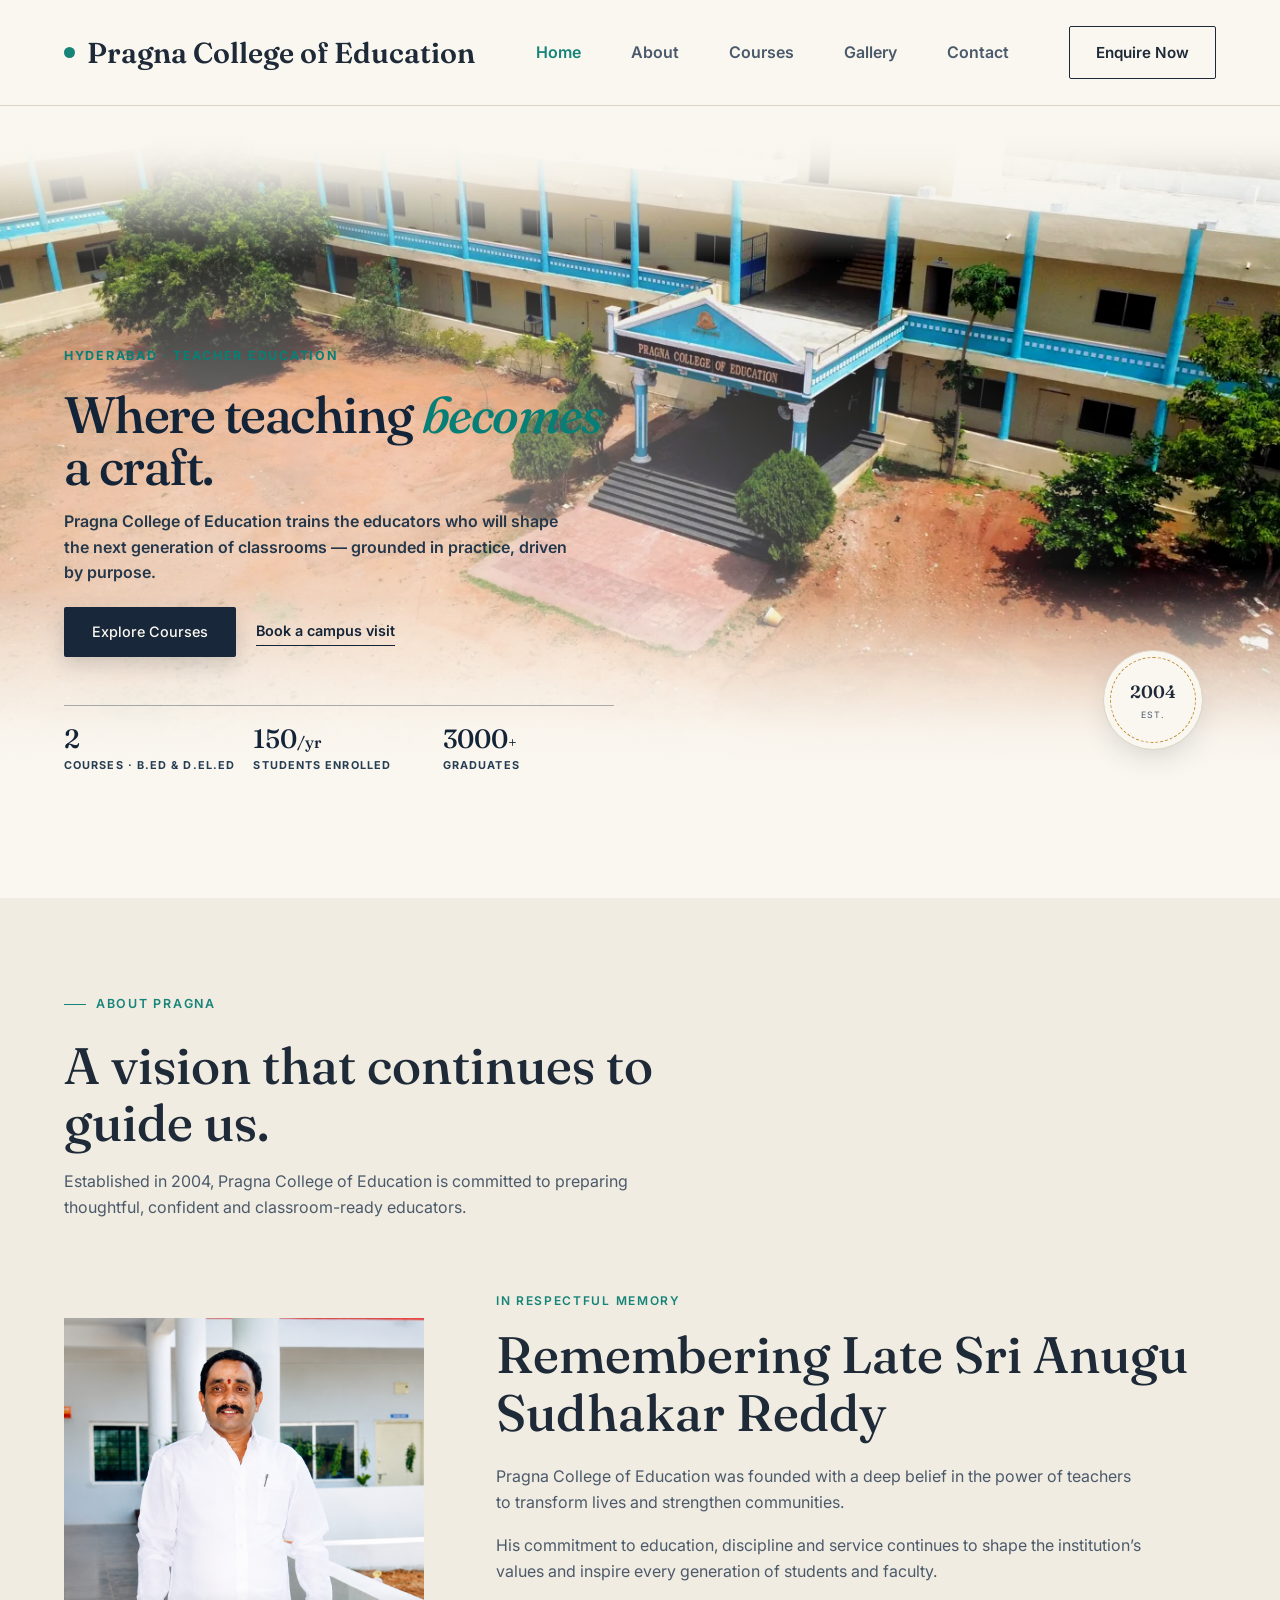
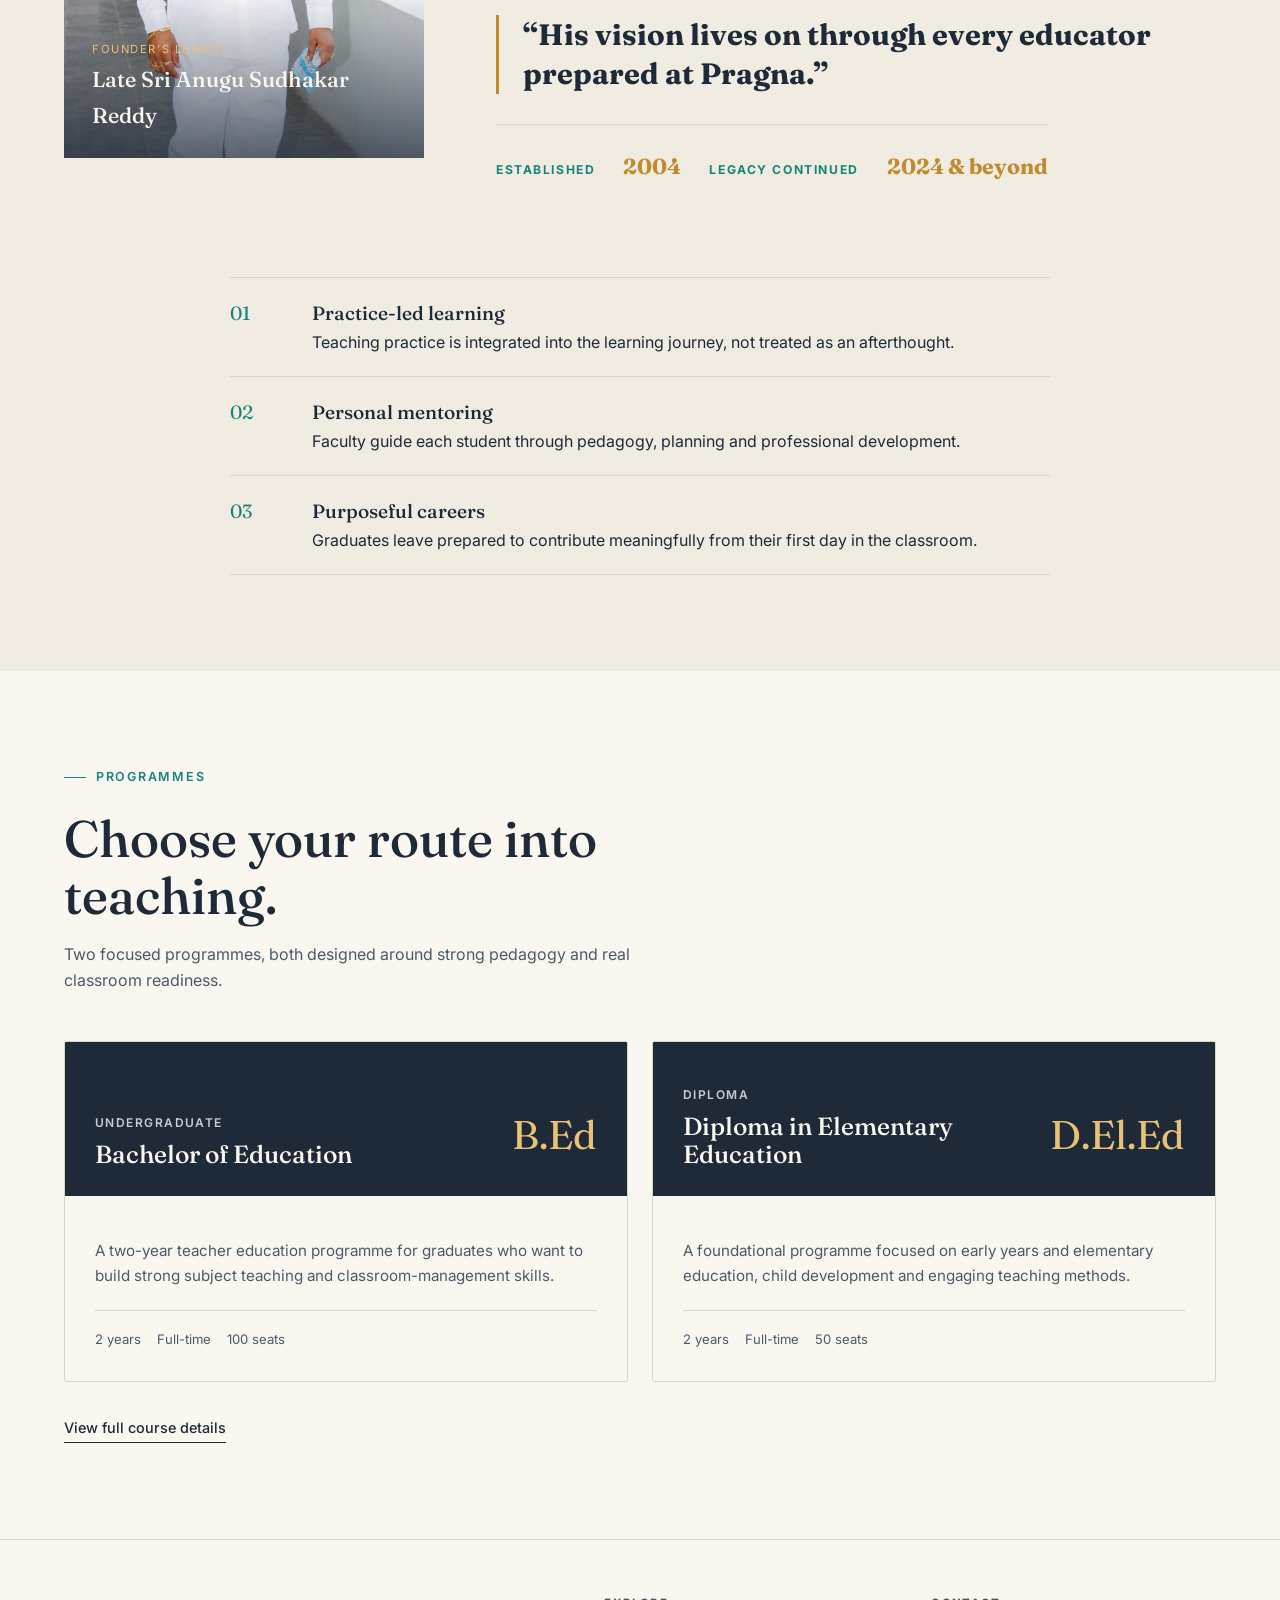
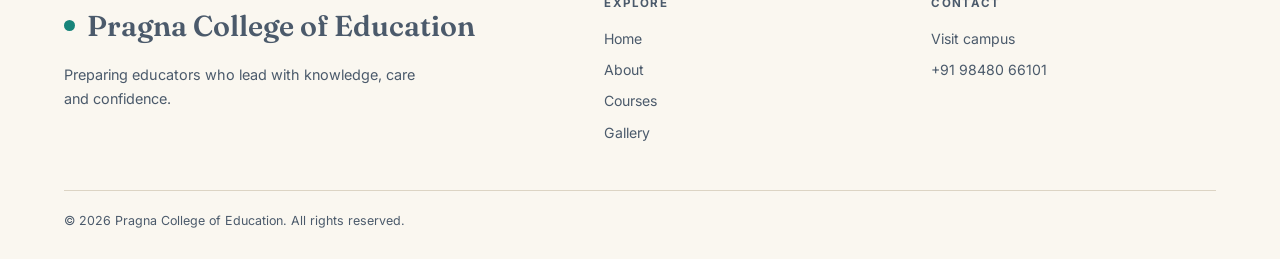
==== commit 4160f2fa: "Update index.html" ====
--- a/index.html
+++ b/index.html
@@ -1,19 +1,7 @@
 <!DOCTYPE html><html lang="en"><head><meta charset="UTF-8"><meta name="viewport" content="width=device-width,initial-scale=1.0"><title>Pragna College of Education</title><meta name="description" content="Pragna College of Education trains future educators through B.Ed and D.El.Ed programmes in Hyderabad."><link rel="stylesheet" href="style.css?v=20260716-2"></head><body>
 <nav class="navbar"><a class="brand" href="index.html"><span class="brand-mark"></span>Pragna College of Education</a><ul class="nav-links" id="navLinks"><li><a class="active" href="index.html">Home</a></li><li><a href="#about">About</a></li><li><a href="courses.html">Courses</a></li><li><a href="gallery.html">Gallery</a></li><li><a href="contact.html">Contact</a></li></ul><a class="nav-cta" href="tel:+919848066101">Enquire Now</a><button class="menu-toggle" aria-label="Toggle menu"><span></span><span></span><span></span></button></nav>
 <section class="home-hero"><div class="hero-image-wrap"><img class="hero-image" src="download.png" alt="Pragna College of Education campus"><div class="seal"><div class="seal-ring"></div><div class="seal-year">2004</div><div class="seal-label">Est.</div></div></div><div class="hero-text"><div class="eyebrow">Hyderabad · Teacher Education</div><h1>Where teaching <span class="accent">becomes</span> a craft.</h1><p class="subcopy">Pragna College of Education trains the educators who will shape the next generation of classrooms — grounded in practice, driven by purpose.</p><div class="cta-row"><a href="courses.html" class="btn-primary">Explore Courses</a><a href="contact.html" class="btn-ghost">Book a campus visit</a></div><div class="stat-list"><div><div class="stat-num">2</div><div class="stat-label">Courses · B.Ed & D.El.Ed</div></div><div><div class="stat-num">150<span style="font-size:1rem">/yr</span></div><div class="stat-label">Students Enrolled</div></div><div><div class="stat-num">3000<span style="font-size:1rem">+</span></div><div class="stat-label">Graduates</div></div></div></div></section>
-<section class="section alt" id="about"><div class="wrap"><div class="section-title"><div class="eyebrow">About Pragna</div><h2>A vision that continues to guide us.</h2><p>Established in 2004, Pragna College of Education is committed to preparing thoughtful, confident and classroom-ready educators.</p></div><div class="founder-grid"><figure class="founder-portrait"><img src="founder.png" alt="Late Sri Anugu Sudhakar Reddy, Founder of Pragna College of Education"><figcaption><span>Founder’s legacy</span><strong>Late Sri Anugu Sudhakar Reddy</strong></figcaption></figure><div class="founder-copy"><div class="founder-kicker">In respectful memory</div><h3>Remembering Late Sri Anugu Sudhakar Reddy</h3><p>Pragna College of Education was founded with a deep belief in the power of teachers to transform lives and strengthen communities.</p><p>His commitment to education, discipline and service continues to shape the institution’s values and inspire every generation of students and faculty.</p><blockquote>“His vision lives on through every educator prepared at Pragna.”</blockquote><div class="legacy-line"><span>Established</span><strong>2004</strong><span>Legacy continued</span><strong>2024 &amp; beyond</strong></div></div></div><section class="campus-video">
-<video autoplay muted loop playsinline preload="metadata">
-<source src="videos/campus-aerial.mp4" type="video/mp4">
-</video>
-<div class="campus-overlay"></div>
-<div class="campus-content">
-<span class="campus-tag">A GLIMPSE OF PRAGNA</span>
-<h2>A Campus Built for Learning</h2>
-<p>Set within a peaceful and spacious campus, Pragna College of Education provides an inspiring environment where future educators learn, grow and lead with confidence.</p>
-</div>
-</section>
-
-<div class="about-values"><div class="value-list"><div class="value-row"><div class="n">01</div><div><strong>Practice-led learning</strong><p>Teaching practice is integrated into the learning journey, not treated as an afterthought.</p></div></div><div class="value-row"><div class="n">02</div><div><strong>Personal mentoring</strong><p>Faculty guide each student through pedagogy, planning and professional development.</p></div></div><div class="value-row"><div class="n">03</div><div><strong>Purposeful careers</strong><p>Graduates leave prepared to contribute meaningfully from their first day in the classroom.</p></div></div></div></div></div></section>
+<section class="section alt" id="about"><div class="wrap"><div class="section-title"><div class="eyebrow">About Pragna</div><h2>A vision that continues to guide us.</h2><p>Established in 2004, Pragna College of Education is committed to preparing thoughtful, confident and classroom-ready educators.</p></div><div class="founder-grid"><figure class="founder-portrait"><img src="founder.png" alt="Late Sri Anugu Sudhakar Reddy, Founder of Pragna College of Education"><figcaption><span>Founder’s legacy</span><strong>Late Sri Anugu Sudhakar Reddy</strong></figcaption></figure><div class="founder-copy"><div class="founder-kicker">In respectful memory</div><h3>Remembering Late Sri Anugu Sudhakar Reddy</h3><p>Pragna College of Education was founded with a deep belief in the power of teachers to transform lives and strengthen communities.</p><p>His commitment to education, discipline and service continues to shape the institution’s values and inspire every generation of students and faculty.</p><blockquote>“His vision lives on through every educator prepared at Pragna.”</blockquote><div class="legacy-line"><span>Established</span><strong>2004</strong><span>Legacy continued</span><strong>2024 &amp; beyond</strong></div></div></div><div class="about-values"><div class="value-list"><div class="value-row"><div class="n">01</div><div><strong>Practice-led learning</strong><p>Teaching practice is integrated into the learning journey, not treated as an afterthought.</p></div></div><div class="value-row"><div class="n">02</div><div><strong>Personal mentoring</strong><p>Faculty guide each student through pedagogy, planning and professional development.</p></div></div><div class="value-row"><div class="n">03</div><div><strong>Purposeful careers</strong><p>Graduates leave prepared to contribute meaningfully from their first day in the classroom.</p></div></div></div></div></div></section>
 <section class="section"><div class="wrap"><div class="section-title"><div class="eyebrow">Programmes</div><h2>Choose your route into teaching.</h2><p>Two focused programmes, both designed around strong pedagogy and real classroom readiness.</p></div><div class="grid-2"><article class="card course-card"><div class="course-band"><div><div class="card-kicker" style="color:#c3ccd5">Undergraduate</div><h3>Bachelor of Education</h3></div><div class="abbr">B.Ed</div></div><div class="course-body"><p>A two-year teacher education programme for graduates who want to build strong subject teaching and classroom-management skills.</p><div class="meta"><span>2 years</span><span>Full-time</span><span>100 seats</span></div></div></article><article class="card course-card"><div class="course-band"><div><div class="card-kicker" style="color:#c3ccd5">Diploma</div><h3>Diploma in Elementary Education</h3></div><div class="abbr">D.El.Ed</div></div><div class="course-body"><p>A foundational programme focused on early years and elementary education, child development and engaging teaching methods.</p><div class="meta"><span>2 years</span><span>Full-time</span><span>50 seats</span></div></div></article></div><a class="btn-ghost" href="courses.html" style="margin-top:34px">View full course details</a></div></section>
 <footer><div class="wrap"><div class="footer-grid"><div class="footer-brand"><a class="brand" href="index.html"><span class="brand-mark"></span>Pragna College of Education</a><p>Preparing educators who lead with knowledge, care and confidence.</p></div><div><h4>Explore</h4><a href="index.html">Home</a><a href="#about">About</a><a href="courses.html">Courses</a><a href="gallery.html">Gallery</a></div><div><h4>Contact</h4><a href="contact.html">Visit campus</a><a href="tel:+919848066101">+91 98480 66101</a></div></div><div class="footer-bottom">© 2026 Pragna College of Education. All rights reserved.</div></div></footer>
 <script>
@@ -27,7 +15,7 @@
 window.addEventListener('scroll', updateNavbar, { passive: true });
 
 const revealItems = document.querySelectorAll(
-  '.section-title, .founder-portrait, .founder-copy, .value-row, .course-card, .gallery-item, .contact-card, .map-wrap, .page-hero .inner, .campus-content'
+  '.section-title, .founder-portrait, .founder-copy, .value-row, .course-card, .gallery-item, .contact-card, .map-wrap, .page-hero .inner'
 );
 revealItems.forEach((item, index) => {
   item.classList.add('reveal');
--- a/style.css
+++ b/style.css
@@ -684,3 +684,87 @@
   .hero-text{top:clamp(285px,26vw,360px) !important;width:min(560px,47vw) !important}
   .hero-text h1{font-size:clamp(2.7rem,4vw,3.8rem)}
 }
+
+
+/* Campus video section */
+.campus-video{
+  position:relative;
+  height:500px;
+  overflow:hidden;
+  margin:70px 0;
+  border-radius:4px;
+  background:#18283a;
+}
+.campus-video video{
+  position:absolute;
+  top:50%;
+  left:50%;
+  width:auto;
+  height:175%;
+  max-width:none;
+  object-fit:contain;
+  object-position:center;
+  transform:translate(-50%,-50%) rotate(-90deg) scale(.78);
+  transform-origin:center;
+}
+.campus-overlay{position:absolute;inset:0;background:linear-gradient(to bottom,rgba(250,247,240,.95) 0%,rgba(0,0,0,.08) 18%,rgba(0,0,0,.28) 55%,rgba(0,0,0,.45) 100%)}
+.campus-content{position:absolute;left:7%;bottom:60px;z-index:3;max-width:560px;color:#fff}
+.campus-tag{display:inline-block;margin-bottom:18px;color:#E8C177;font-size:.78rem;font-weight:700;letter-spacing:.18em;text-transform:uppercase}
+.campus-content h2{font-family:'Fraunces',serif;font-size:clamp(2.5rem,4vw,4rem);margin-bottom:18px;color:#fff}
+.campus-content p{font-size:1.05rem;line-height:1.8;color:rgba(255,255,255,.94)}
+@media(max-width:900px){
+  .campus-video{height:360px;margin:50px 0}
+  .campus-video video{
+    width:auto;
+    height:155%;
+    transform:translate(-50%,-50%) rotate(-90deg) scale(.78);
+  }
+  .campus-content{left:22px;right:22px;bottom:30px;max-width:none}
+  .campus-content h2{font-size:2.2rem}
+  .campus-content p{font-size:.95rem;line-height:1.6}
+}
+
+
+/* ===== Subtle scroll and navigation animations ===== */
+.navbar{
+  transition:min-height .28s ease,padding .28s ease,box-shadow .28s ease,background-color .28s ease;
+}
+.navbar.scrolled{
+  min-height:76px;
+  padding-top:16px;
+  padding-bottom:16px;
+  box-shadow:0 10px 28px rgba(30,42,56,.08);
+  background:rgba(250,247,240,.98);
+}
+.reveal{
+  opacity:0;
+  transform:translateY(30px);
+  transition:opacity .75s cubic-bezier(.22,1,.36,1),transform .75s cubic-bezier(.22,1,.36,1);
+  transition-delay:var(--reveal-delay,0ms);
+}
+.founder-portrait.reveal{transform:translateX(-34px)}
+.founder-copy.reveal{transform:translateX(34px)}
+.reveal.is-visible{
+  opacity:1;
+  transform:translate(0,0);
+}
+.course-card.reveal:nth-child(2),
+.gallery-item.reveal:nth-child(even){
+  transition-delay:140ms;
+}
+.campus-video video{
+  animation:campusDrift 14s ease-in-out infinite alternate;
+}
+@keyframes campusDrift{
+  from{transform:translate(-50%,-50%) rotate(-90deg) scale(.78)}
+  to{transform:translate(-49.2%,-50.4%) rotate(-90deg) scale(.82)}
+}
+@media(max-width:900px){
+  .navbar.scrolled{min-height:68px;padding-top:12px;padding-bottom:12px}
+  .founder-portrait.reveal,.founder-copy.reveal{transform:translateY(28px)}
+}
+@media(prefers-reduced-motion:reduce){
+  .reveal,.reveal.is-visible{opacity:1;transform:none;transition:none}
+  .campus-video video{animation:none;transform:translate(-50%,-50%) rotate(-90deg) scale(.78)}
+  .navbar{transition:none}
+}
